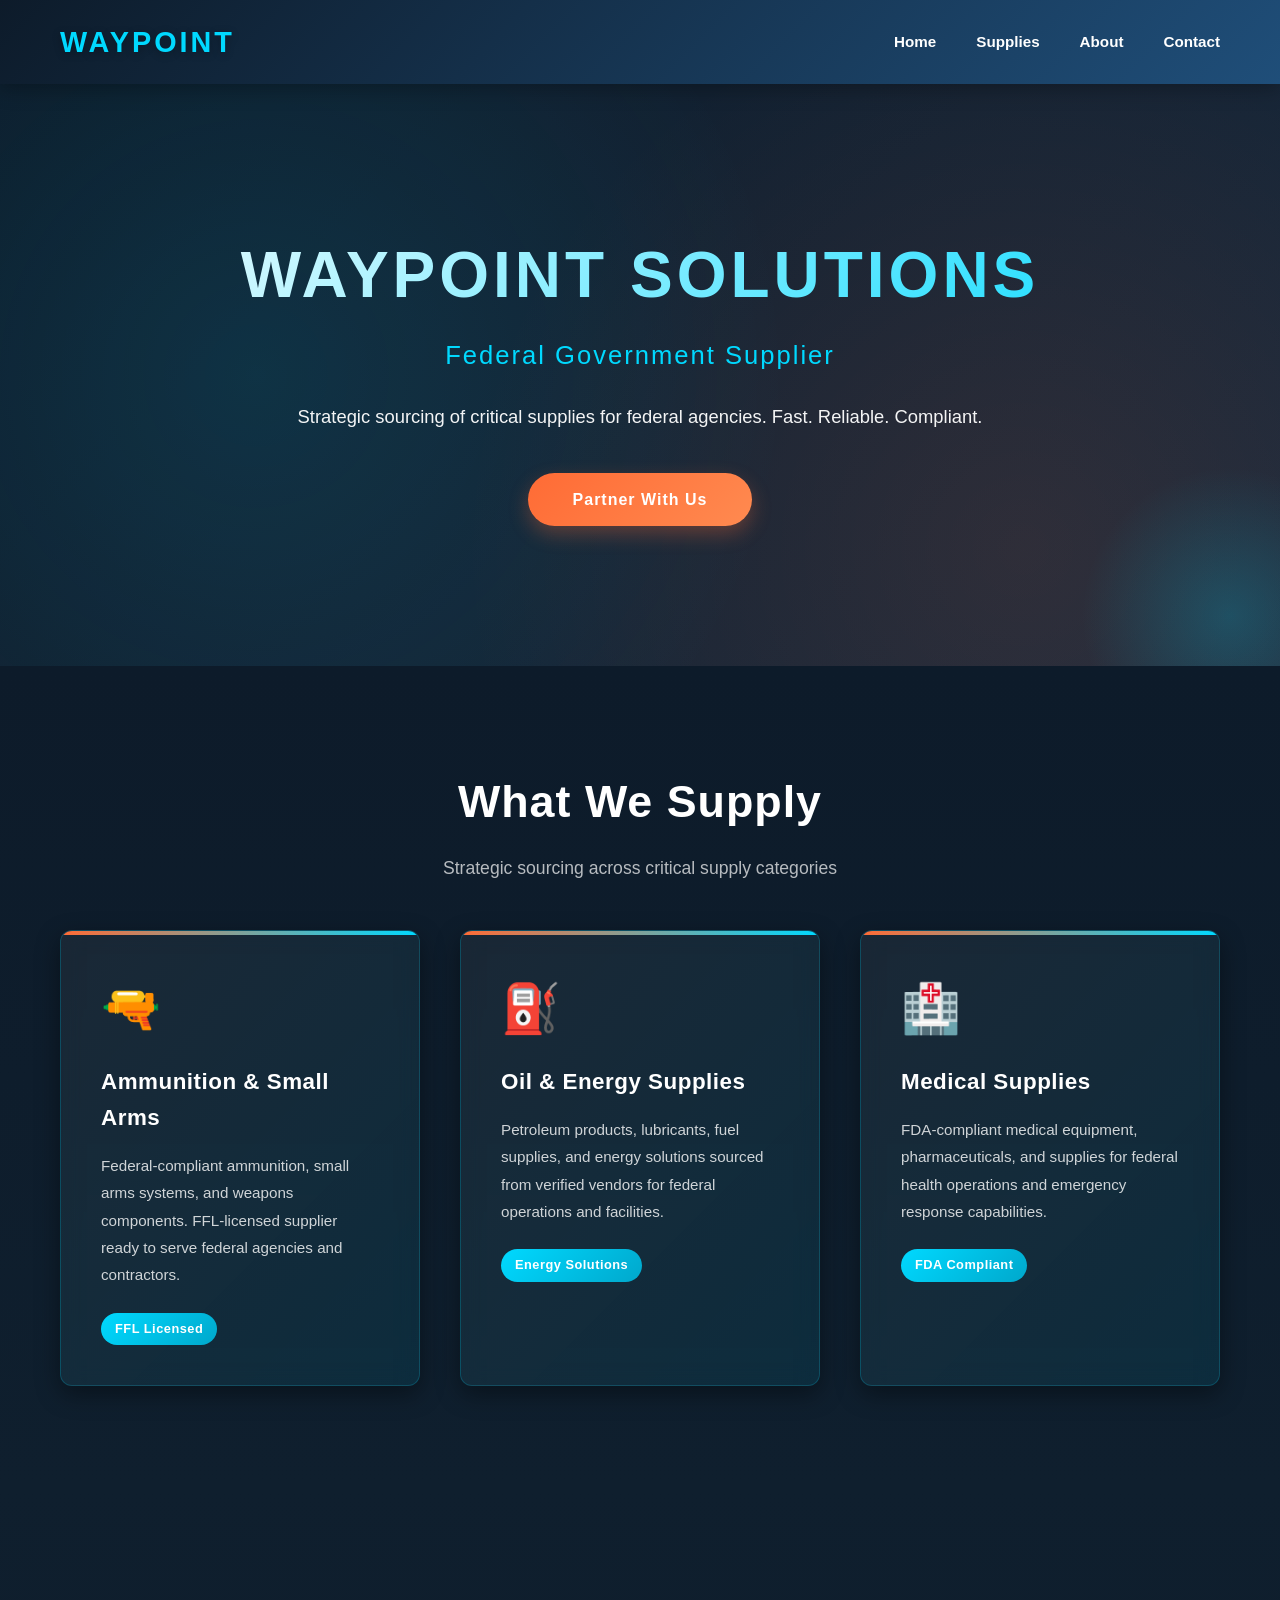
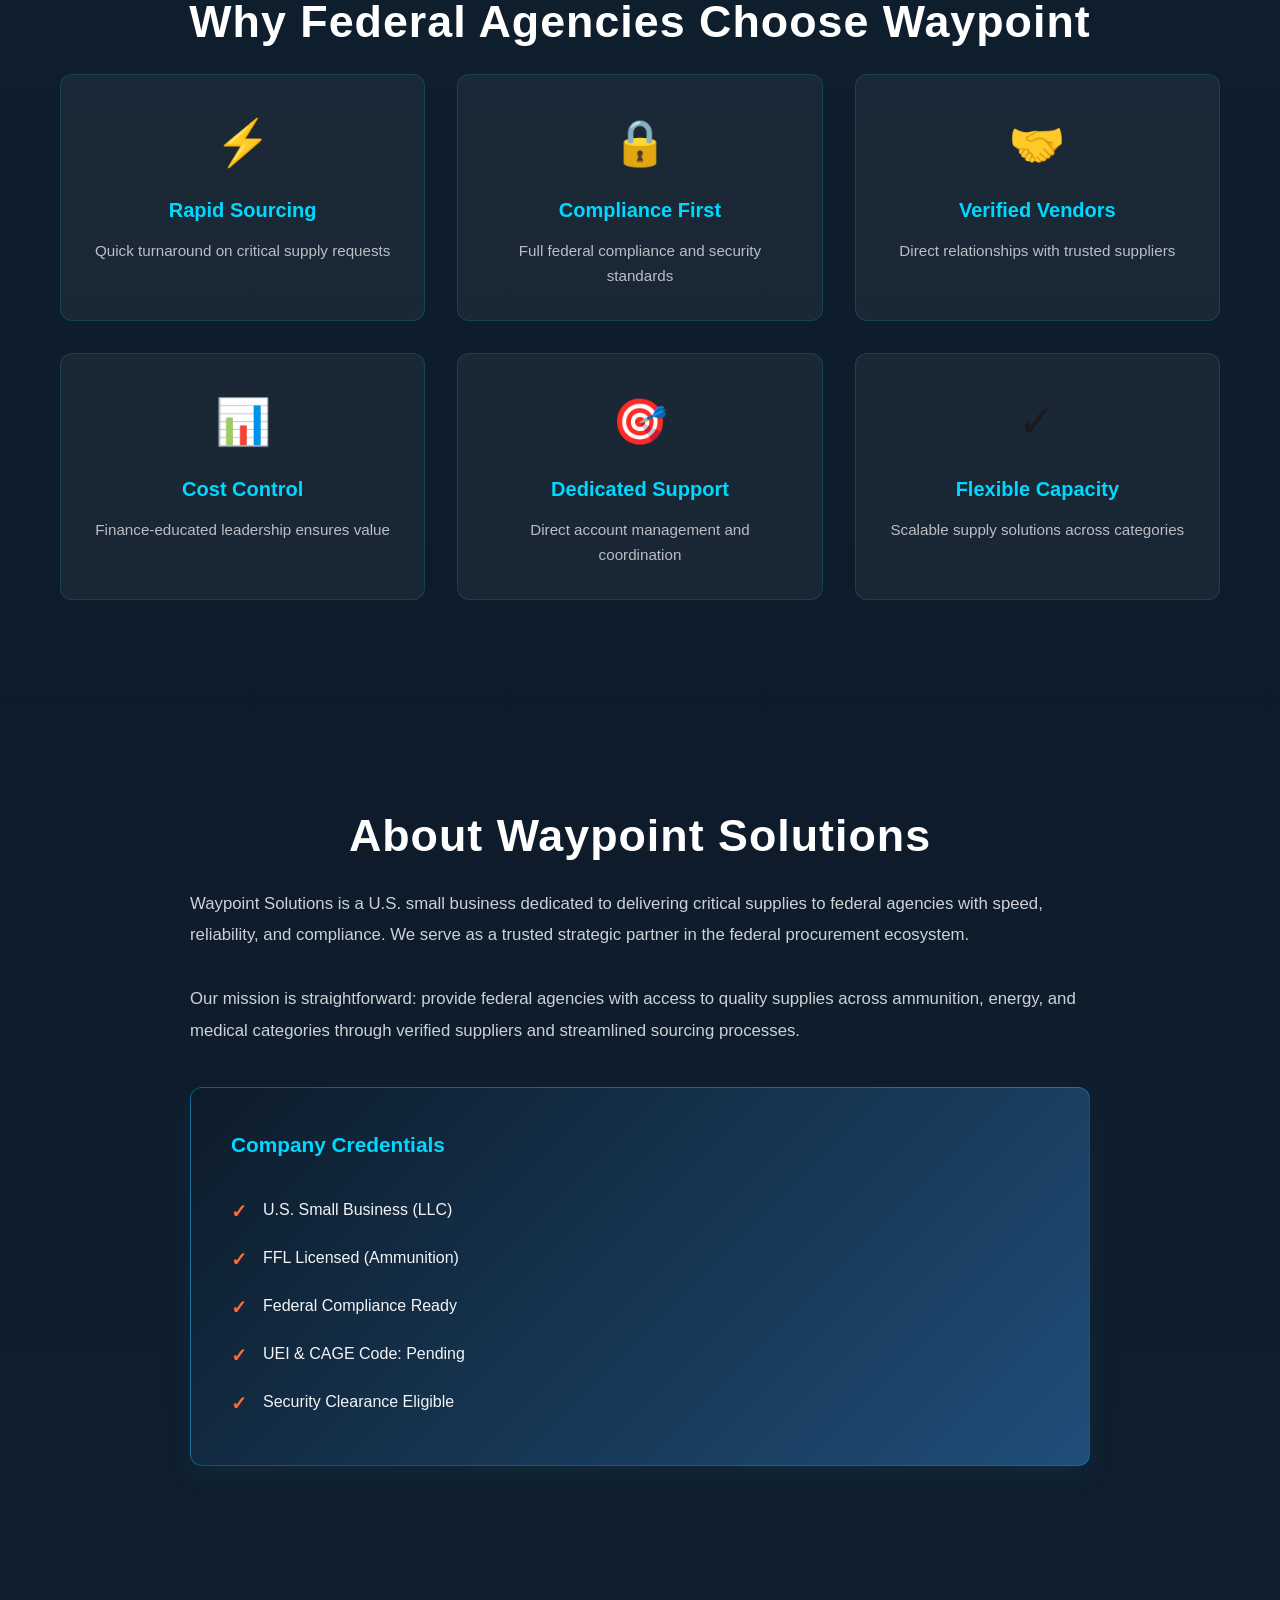
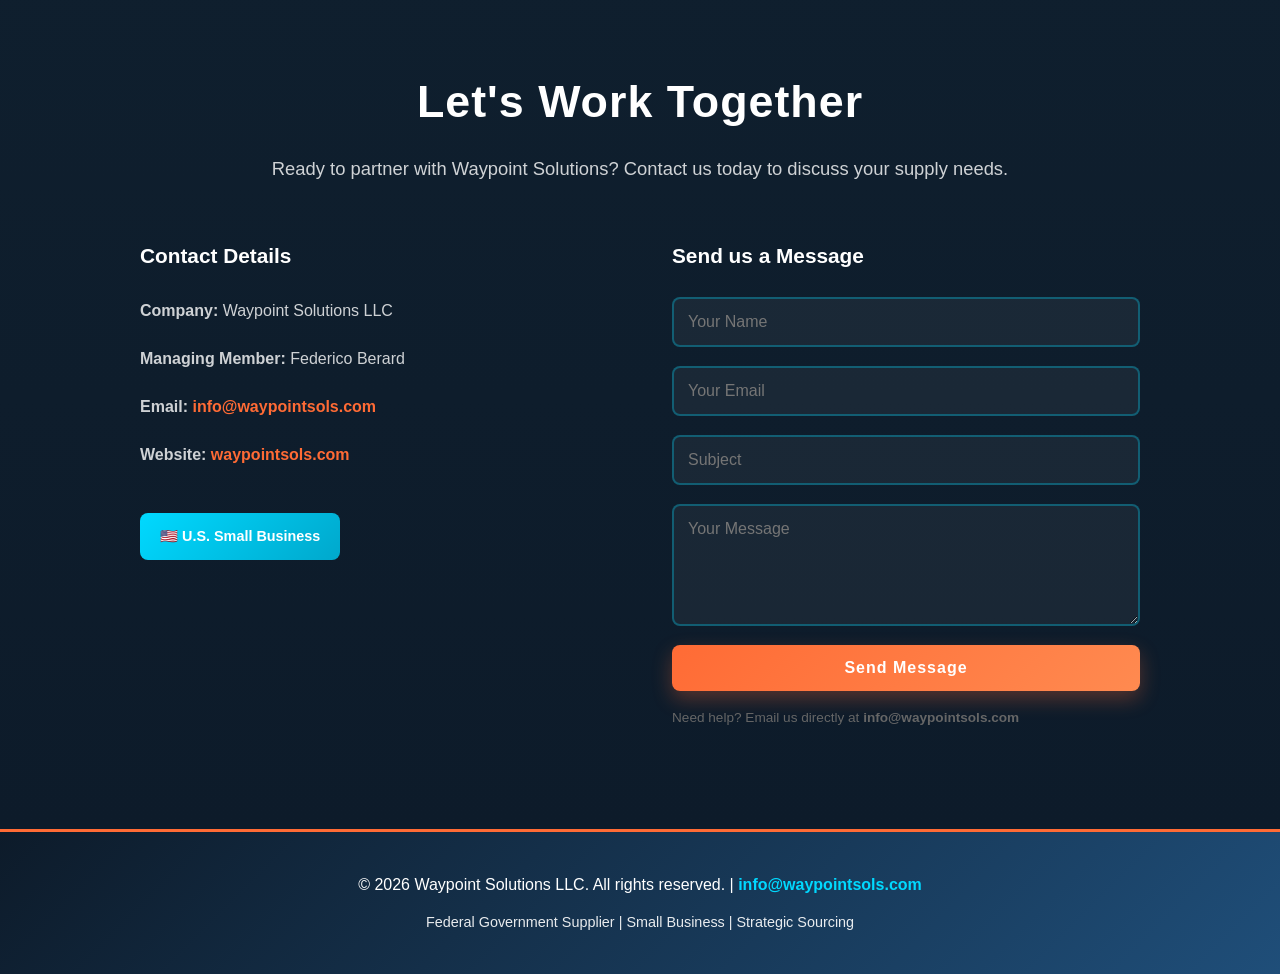
==== index.html @ 866216a3 "Add files via upload" ====
<!DOCTYPE html>
<html lang="en">
<head>
    <meta charset="UTF-8">
    <meta name="viewport" content="width=device-width, initial-scale=1.0">
    <title>Waypoint Solutions - Federal Government Supplier</title>
    <link rel="stylesheet" href="style.css">
</head>
<body>
    <!-- Navigation -->
    <nav class="navbar">
        <div class="nav-container">
            <div class="logo">WAYPOINT</div>
            <ul class="nav-menu">
                <li><a href="#home">Home</a></li>
                <li><a href="#capabilities">Supplies</a></li>
                <li><a href="#about">About</a></li>
                <li><a href="#contact">Contact</a></li>
            </ul>
        </div>
    </nav>

    <!-- Hero Section -->
    <section id="home" class="hero">
        <div class="hero-content">
            <h1>WAYPOINT SOLUTIONS</h1>
            <p class="tagline">Federal Government Supplier</p>
            <p class="subtitle">Strategic sourcing of critical supplies for federal agencies. Fast. Reliable. Compliant.</p>
            <a href="#contact" class="cta-button">Partner With Us</a>
        </div>
        <div class="hero-accent"></div>
    </section>

    <!-- What We Supply -->
    <section id="capabilities" class="capabilities">
        <div class="container">
            <h2>What We Supply</h2>
            <p class="section-subtitle">Strategic sourcing across critical supply categories</p>
            <div class="capabilities-grid">
                <div class="capability-card">
                    <div class="card-accent"></div>
                    <div class="card-icon">🔫</div>
                    <div class="card-header">Ammunition & Small Arms</div>
                    <p>Federal-compliant ammunition, small arms systems, and weapons components. FFL-licensed supplier ready to serve federal agencies and contractors.</p>
                    <div class="card-tag">FFL Licensed</div>
                </div>
                <div class="capability-card">
                    <div class="card-accent"></div>
                    <div class="card-icon">⛽</div>
                    <div class="card-header">Oil & Energy Supplies</div>
                    <p>Petroleum products, lubricants, fuel supplies, and energy solutions sourced from verified vendors for federal operations and facilities.</p>
                    <div class="card-tag">Energy Solutions</div>
                </div>
                <div class="capability-card">
                    <div class="card-accent"></div>
                    <div class="card-icon">🏥</div>
                    <div class="card-header">Medical Supplies</div>
                    <p>FDA-compliant medical equipment, pharmaceuticals, and supplies for federal health operations and emergency response capabilities.</p>
                    <div class="card-tag">FDA Compliant</div>
                </div>
            </div>
        </div>
    </section>

    <!-- Why Choose Us -->
    <section class="why-us">
        <div class="container">
            <h2>Why Federal Agencies Choose Waypoint</h2>
            <div class="features-grid">
                <div class="feature">
                    <div class="feature-icon">⚡</div>
                    <h3>Rapid Sourcing</h3>
                    <p>Quick turnaround on critical supply requests</p>
                </div>
                <div class="feature">
                    <div class="feature-icon">🔒</div>
                    <h3>Compliance First</h3>
                    <p>Full federal compliance and security standards</p>
                </div>
                <div class="feature">
                    <div class="feature-icon">🤝</div>
                    <h3>Verified Vendors</h3>
                    <p>Direct relationships with trusted suppliers</p>
                </div>
                <div class="feature">
                    <div class="feature-icon">📊</div>
                    <h3>Cost Control</h3>
                    <p>Finance-educated leadership ensures value</p>
                </div>
                <div class="feature">
                    <div class="feature-icon">🎯</div>
                    <h3>Dedicated Support</h3>
                    <p>Direct account management and coordination</p>
                </div>
                <div class="feature">
                    <div class="feature-icon">✓</div>
                    <h3>Flexible Capacity</h3>
                    <p>Scalable supply solutions across categories</p>
                </div>
            </div>
        </div>
    </section>

    <!-- About Section -->
    <section id="about" class="about">
        <div class="container">
            <h2>About Waypoint Solutions</h2>
            <div class="about-content">
                <p>Waypoint Solutions is a U.S. small business dedicated to delivering critical supplies to federal agencies with speed, reliability, and compliance. We serve as a trusted strategic partner in the federal procurement ecosystem.</p>
                <p>Our mission is straightforward: provide federal agencies with access to quality supplies across ammunition, energy, and medical categories through verified suppliers and streamlined sourcing processes.</p>
                <div class="credentials">
                    <h3>Company Credentials</h3>
                    <ul>
                        <li>U.S. Small Business (LLC)</li>
                        <li>FFL Licensed (Ammunition)</li>
                        <li>Federal Compliance Ready</li>
                        <li>UEI & CAGE Code: Pending</li>
                        <li>Security Clearance Eligible</li>
                    </ul>
                </div>
            </div>
        </div>
    </section>

    <!-- Contact Section -->
    <section id="contact" class="contact">
        <div class="container">
            <h2>Let's Work Together</h2>
            <p class="contact-intro">Ready to partner with Waypoint Solutions? Contact us today to discuss your supply needs.</p>
            
            <div class="contact-grid">
                <div class="contact-info">
                    <h3>Contact Details</h3>
                    <p><strong>Company:</strong> Waypoint Solutions LLC</p>
                    <p><strong>Managing Member:</strong> Federico Berard</p>
                    <p><strong>Email:</strong> <a href="mailto:info@waypointsols.com">info@waypointsols.com</a></p>
                    <p><strong>Website:</strong> <a href="https://waypointsols.com">waypointsols.com</a></p>
                    <div class="contact-badge">
                        <span>🇺🇸 U.S. Small Business</span>
                    </div>
                </div>
                
                <div class="contact-form-container">
                    <h3>Send us a Message</h3>
                    <form class="contact-form" action="https://formspree.io/f/YOUR_FORM_ID" method="POST">
                        <input type="text" name="name" placeholder="Your Name" required>
                        <input type="email" name="email" placeholder="Your Email" required>
                        <input type="text" name="subject" placeholder="Subject" required>
                        <textarea name="message" placeholder="Your Message" rows="5" required></textarea>
                        <button type="submit" class="submit-btn">Send Message</button>
                    </form>
                    <p class="form-note">Need help? Email us directly at <strong>info@waypointsols.com</strong></p>
                </div>
            </div>
        </div>
    </section>

    <!-- Footer -->
    <footer class="footer">
        <div class="container">
            <p>&copy; 2026 Waypoint Solutions LLC. All rights reserved. | <a href="mailto:info@waypointsols.com">info@waypointsols.com</a></p>
            <p class="footer-small">Federal Government Supplier | Small Business | Strategic Sourcing</p>
        </div>
    </footer>

</body>
</html>
---- style.css ----
/* ===== VARIABLES & RESET ===== */
:root {
    --primary-dark: #0D1B2A;
    --primary-blue: #1F4E79;
    --accent-blue: #2E75B6;
    --accent-orange: #FF6B35;
    --accent-cyan: #00D9FF;
    --light-bg: #F0F4F8;
    --dark-bg: #0A1220;
    --text-dark: #1A1A1A;
    --text-light: #666;
    --white: #FFFFFF;
}

* {
    margin: 0;
    padding: 0;
    box-sizing: border-box;
}

html {
    scroll-behavior: smooth;
}

body {
    font-family: -apple-system, BlinkMacSystemFont, 'Segoe UI', Roboto, 'Helvetica Neue', sans-serif;
    line-height: 1.6;
    color: var(--text-dark);
    background-color: var(--primary-dark);
    overflow-x: hidden;
}

.container {
    max-width: 1200px;
    margin: 0 auto;
    padding: 0 20px;
}

/* ===== NAVIGATION ===== */
.navbar {
    background: linear-gradient(135deg, var(--primary-dark) 0%, var(--primary-blue) 100%);
    padding: 1.2rem 0;
    position: sticky;
    top: 0;
    z-index: 1000;
    box-shadow: 0 4px 20px rgba(0, 0, 0, 0.3);
}

.nav-container {
    max-width: 1200px;
    margin: 0 auto;
    padding: 0 20px;
    display: flex;
    justify-content: space-between;
    align-items: center;
}

.logo {
    font-size: 1.8rem;
    font-weight: 800;
    color: var(--accent-cyan);
    letter-spacing: 3px;
    text-shadow: 0 2px 8px rgba(0, 0, 0, 0.3);
}

.nav-menu {
    display: flex;
    list-style: none;
    gap: 2.5rem;
}

.nav-menu a {
    color: var(--white);
    text-decoration: none;
    font-weight: 600;
    font-size: 0.95rem;
    transition: all 0.3s ease;
    position: relative;
}

.nav-menu a:after {
    content: '';
    position: absolute;
    bottom: -5px;
    left: 0;
    width: 0;
    height: 2px;
    background: var(--accent-orange);
    transition: width 0.3s ease;
}

.nav-menu a:hover:after {
    width: 100%;
}

/* ===== HERO SECTION ===== */
.hero {
    background: linear-gradient(135deg, var(--primary-dark) 0%, #1a2a3d 100%);
    color: var(--white);
    padding: 140px 20px;
    text-align: center;
    position: relative;
    overflow: hidden;
}

.hero:before {
    content: '';
    position: absolute;
    top: 0;
    left: 0;
    right: 0;
    bottom: 0;
    background: radial-gradient(circle at 20% 50%, rgba(0, 217, 255, 0.1) 0%, transparent 50%),
                radial-gradient(circle at 80% 80%, rgba(255, 107, 53, 0.1) 0%, transparent 50%);
    pointer-events: none;
}

.hero-content {
    position: relative;
    z-index: 2;
    animation: slideInUp 0.8s ease;
}

.hero-content h1 {
    font-size: 4rem;
    margin-bottom: 0.5rem;
    font-weight: 900;
    letter-spacing: 4px;
    background: linear-gradient(135deg, var(--white) 0%, var(--accent-cyan) 100%);
    -webkit-background-clip: text;
    -webkit-text-fill-color: transparent;
    background-clip: text;
}

.hero-content .tagline {
    font-size: 1.6rem;
    margin-bottom: 1.5rem;
    font-weight: 300;
    letter-spacing: 2px;
    color: var(--accent-cyan);
}

.hero-content .subtitle {
    font-size: 1.15rem;
    margin-bottom: 2.5rem;
    max-width: 700px;
    margin-left: auto;
    margin-right: auto;
    opacity: 0.95;
    line-height: 1.8;
}

.cta-button {
    display: inline-block;
    background: linear-gradient(135deg, var(--accent-orange) 0%, #ff8a50 100%);
    color: var(--white);
    padding: 14px 45px;
    border-radius: 50px;
    text-decoration: none;
    font-weight: 700;
    font-size: 1rem;
    transition: all 0.3s ease;
    cursor: pointer;
    border: none;
    box-shadow: 0 8px 20px rgba(255, 107, 53, 0.3);
    letter-spacing: 1px;
}

.cta-button:hover {
    transform: translateY(-3px);
    box-shadow: 0 12px 30px rgba(255, 107, 53, 0.4);
}

.hero-accent {
    position: absolute;
    bottom: -100px;
    right: -100px;
    width: 300px;
    height: 300px;
    background: radial-gradient(circle, rgba(0, 217, 255, 0.2) 0%, transparent 70%);
    border-radius: 50%;
}

@keyframes slideInUp {
    from {
        opacity: 0;
        transform: translateY(30px);
    }
    to {
        opacity: 1;
        transform: translateY(0);
    }
}

/* ===== CAPABILITIES SECTION ===== */
.capabilities {
    padding: 100px 20px;
    background: linear-gradient(180deg, var(--primary-dark) 0%, #0f1f2e 100%);
}

.capabilities h2,
.why-us h2,
.about h2,
.contact h2 {
    font-size: 2.8rem;
    margin-bottom: 1rem;
    text-align: center;
    color: var(--white);
    font-weight: 900;
    letter-spacing: 1px;
}

.section-subtitle {
    text-align: center;
    color: rgba(255, 255, 255, 0.7);
    font-size: 1.1rem;
    margin-bottom: 3rem;
    font-weight: 500;
}

.capabilities-grid {
    display: grid;
    grid-template-columns: repeat(auto-fit, minmax(320px, 1fr));
    gap: 2.5rem;
}

.capability-card {
    background: linear-gradient(135deg, rgba(255,255,255,0.05) 0%, rgba(0, 217, 255, 0.08) 100%);
    padding: 2.5rem;
    border-radius: 12px;
    position: relative;
    overflow: hidden;
    box-shadow: 0 8px 25px rgba(0, 0, 0, 0.4);
    transition: all 0.3s ease;
    border: 1px solid rgba(0, 217, 255, 0.2);
    backdrop-filter: blur(10px);
}

.capability-card:hover {
    transform: translateY(-8px);
    box-shadow: 0 15px 40px rgba(0, 0, 0, 0.15);
    border-color: var(--accent-cyan);
}

.card-accent {
    position: absolute;
    top: 0;
    left: 0;
    width: 100%;
    height: 4px;
    background: linear-gradient(90deg, var(--accent-orange) 0%, var(--accent-cyan) 100%);
}

.card-icon {
    font-size: 3rem;
    margin-bottom: 1rem;
    display: block;
}

.card-header {
    font-size: 1.4rem;
    font-weight: 800;
    color: var(--white);
    margin-bottom: 1rem;
    letter-spacing: 0.5px;
}

.capability-card p {
    color: rgba(255, 255, 255, 0.8);
    line-height: 1.8;
    margin-bottom: 1.5rem;
    font-size: 0.95rem;
}

.card-tag {
    display: inline-block;
    background: linear-gradient(135deg, var(--accent-cyan) 0%, #00a8cc 100%);
    color: var(--white);
    padding: 6px 14px;
    border-radius: 20px;
    font-size: 0.8rem;
    font-weight: 700;
    letter-spacing: 0.5px;
}

/* ===== WHY US SECTION ===== */
.why-us {
    padding: 100px 20px;
    background: linear-gradient(180deg, #0f1f2e 0%, var(--primary-dark) 100%);
}

.features-grid {
    display: grid;
    grid-template-columns: repeat(auto-fit, minmax(280px, 1fr));
    gap: 2rem;
}

.feature {
    padding: 2rem;
    text-align: center;
    transition: all 0.3s ease;
    border-radius: 12px;
    background: rgba(255, 255, 255, 0.05);
    border: 1px solid rgba(0, 217, 255, 0.15);
}

.feature:hover {
    background: linear-gradient(135deg, rgba(0, 217, 255, 0.15) 0%, rgba(255, 107, 53, 0.1) 100%);
    border-color: rgba(0, 217, 255, 0.4);
    transform: translateY(-4px);
}

.feature-icon {
    font-size: 2.8rem;
    margin-bottom: 1rem;
    display: block;
}

.feature h3 {
    font-size: 1.25rem;
    color: var(--accent-cyan);
    margin-bottom: 0.8rem;
    font-weight: 800;
}

.feature p {
    color: rgba(255, 255, 255, 0.7);
    font-size: 0.95rem;
}

/* ===== ABOUT SECTION ===== */
.about {
    padding: 100px 20px;
    background: linear-gradient(180deg, var(--primary-dark) 0%, #0f1f2e 100%);
}

.about-content {
    max-width: 900px;
    margin: 0 auto;
}

.about-content p {
    font-size: 1.05rem;
    color: rgba(255, 255, 255, 0.8);
    margin-bottom: 2rem;
    line-height: 1.9;
}

.credentials {
    background: linear-gradient(135deg, var(--primary-dark) 0%, var(--primary-blue) 100%);
    color: var(--white);
    padding: 2.5rem;
    border-radius: 12px;
    margin-top: 2.5rem;
    border: 1px solid rgba(0, 217, 255, 0.3);
    box-shadow: 0 8px 25px rgba(31, 78, 121, 0.2);
}

.credentials h3 {
    color: var(--accent-cyan);
    margin-bottom: 1.5rem;
    font-size: 1.3rem;
    font-weight: 800;
}

.credentials ul {
    list-style: none;
}

.credentials li {
    padding: 0.7rem 0;
    padding-left: 2rem;
    position: relative;
    color: rgba(255, 255, 255, 0.95);
    font-weight: 500;
}

.credentials li:before {
    content: "✓";
    position: absolute;
    left: 0;
    color: var(--accent-orange);
    font-weight: bold;
    font-size: 1.2rem;
}

/* ===== CONTACT SECTION ===== */
.contact {
    padding: 100px 20px;
    background: linear-gradient(180deg, #0f1f2e 0%, var(--primary-dark) 100%);
}

.contact-intro {
    text-align: center;
    font-size: 1.15rem;
    color: rgba(255, 255, 255, 0.8);
    margin-bottom: 3.5rem;
    font-weight: 500;
}

.contact-grid {
    display: grid;
    grid-template-columns: 1fr 1fr;
    gap: 4rem;
    max-width: 1000px;
    margin: 0 auto;
}

.contact-info h3,
.contact-form-container h3 {
    color: var(--white);
    font-size: 1.3rem;
    margin-bottom: 1.5rem;
    font-weight: 800;
}

.contact-info p {
    margin-bottom: 1.2rem;
    color: rgba(255, 255, 255, 0.8);
    line-height: 1.8;
}

.contact-info a {
    color: var(--accent-orange);
    text-decoration: none;
    font-weight: 700;
    transition: all 0.3s ease;
}

.contact-info a:hover {
    color: var(--accent-blue);
}

.contact-badge {
    display: inline-block;
    background: linear-gradient(135deg, var(--accent-cyan) 0%, #00a8cc 100%);
    color: var(--white);
    padding: 12px 20px;
    border-radius: 8px;
    margin-top: 1.5rem;
    font-weight: 700;
    font-size: 0.9rem;
}

.contact-form {
    display: flex;
    flex-direction: column;
    gap: 1.2rem;
}

.contact-form input,
.contact-form textarea {
    padding: 14px;
    border: 2px solid rgba(0, 217, 255, 0.3);
    border-radius: 8px;
    font-family: inherit;
    font-size: 1rem;
    transition: all 0.3s ease;
    background: rgba(255, 255, 255, 0.05);
    color: var(--white);
}

.contact-form input:focus,
.contact-form textarea:focus {
    outline: none;
    border-color: var(--accent-orange);
    background: var(--white);
    box-shadow: 0 0 0 4px rgba(255, 107, 53, 0.1);
}

.submit-btn {
    background: linear-gradient(135deg, var(--accent-orange) 0%, #ff8a50 100%);
    color: var(--white);
    padding: 14px 30px;
    border: none;
    border-radius: 8px;
    font-size: 1rem;
    font-weight: 700;
    cursor: pointer;
    transition: all 0.3s ease;
    letter-spacing: 1px;
    box-shadow: 0 8px 20px rgba(255, 107, 53, 0.3);
}

.submit-btn:hover {
    transform: translateY(-3px);
    box-shadow: 0 12px 30px rgba(255, 107, 53, 0.4);
}

.form-note {
    font-size: 0.85rem;
    color: var(--text-light);
    margin-top: 1rem;
    font-weight: 500;
}

/* ===== FOOTER ===== */
.footer {
    background: linear-gradient(135deg, var(--primary-dark) 0%, var(--primary-blue) 100%);
    color: var(--white);
    padding: 2.5rem;
    text-align: center;
    border-top: 3px solid var(--accent-orange);
}

.footer a {
    color: var(--accent-cyan);
    text-decoration: none;
    font-weight: 700;
    transition: color 0.3s ease;
}

.footer a:hover {
    color: var(--accent-orange);
}

.footer-small {
    font-size: 0.9rem;
    opacity: 0.9;
    margin-top: 0.8rem;
    font-weight: 500;
}

/* ===== RESPONSIVE DESIGN ===== */
@media (max-width: 768px) {
    .hero-content h1 {
        font-size: 2.5rem;
    }

    .hero-content .tagline {
        font-size: 1.2rem;
    }

    .capabilities h2,
    .why-us h2,
    .about h2,
    .contact h2 {
        font-size: 2rem;
    }

    .nav-menu {
        gap: 1.2rem;
        font-size: 0.85rem;
    }

    .contact-grid {
        grid-template-columns: 1fr;
        gap: 2.5rem;
    }

    .features-grid {
        grid-template-columns: 1fr;
    }

    .capabilities-grid {
        grid-template-columns: 1fr;
    }
}

@media (max-width: 480px) {
    .hero-content h1 {
        font-size: 1.8rem;
        letter-spacing: 2px;
    }

    .hero-content .subtitle {
        font-size: 0.95rem;
    }

    .nav-menu {
        flex-direction: column;
        gap: 0.5rem;
    }

    .cta-button {
        width: 100%;
        max-width: 280px;
        padding: 12px 30px;
    }

    .capabilities h2,
    .why-us h2,
    .about h2,
    .contact h2 {
        font-size: 1.6rem;
    }
}
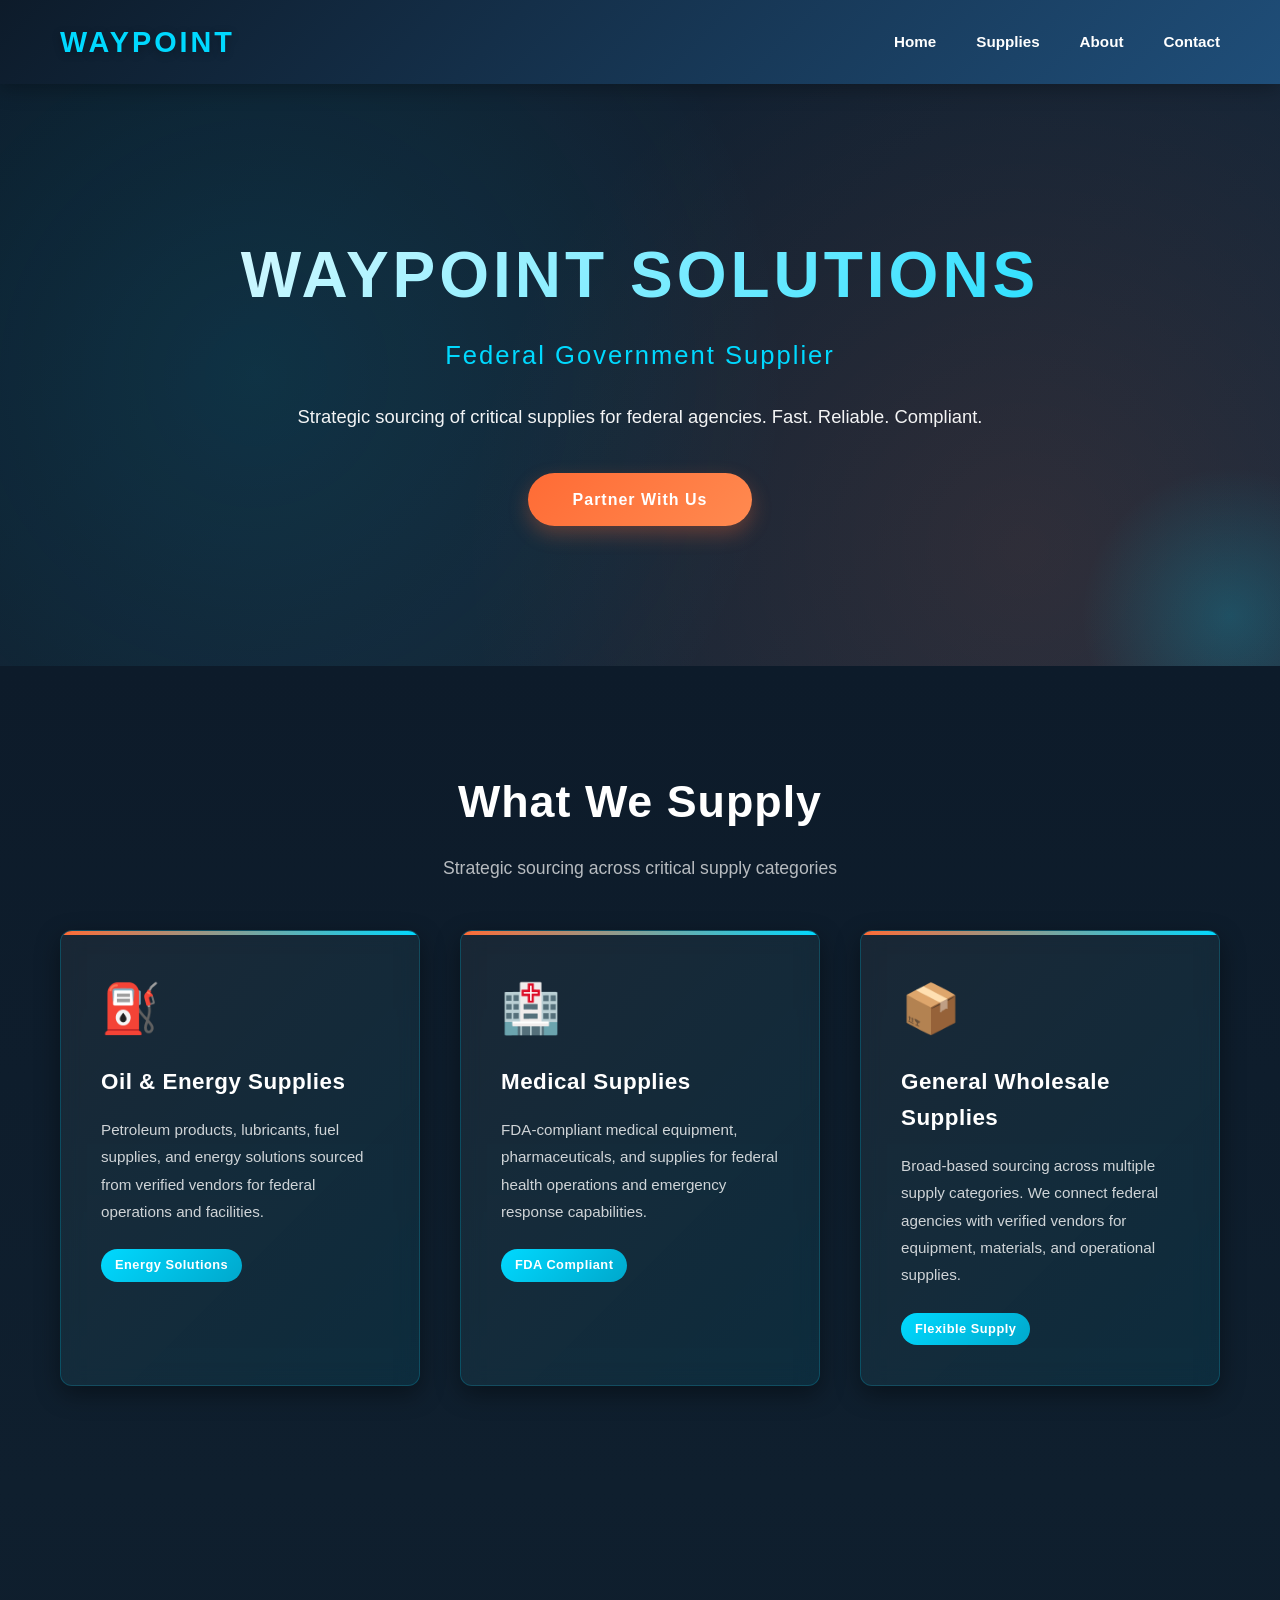
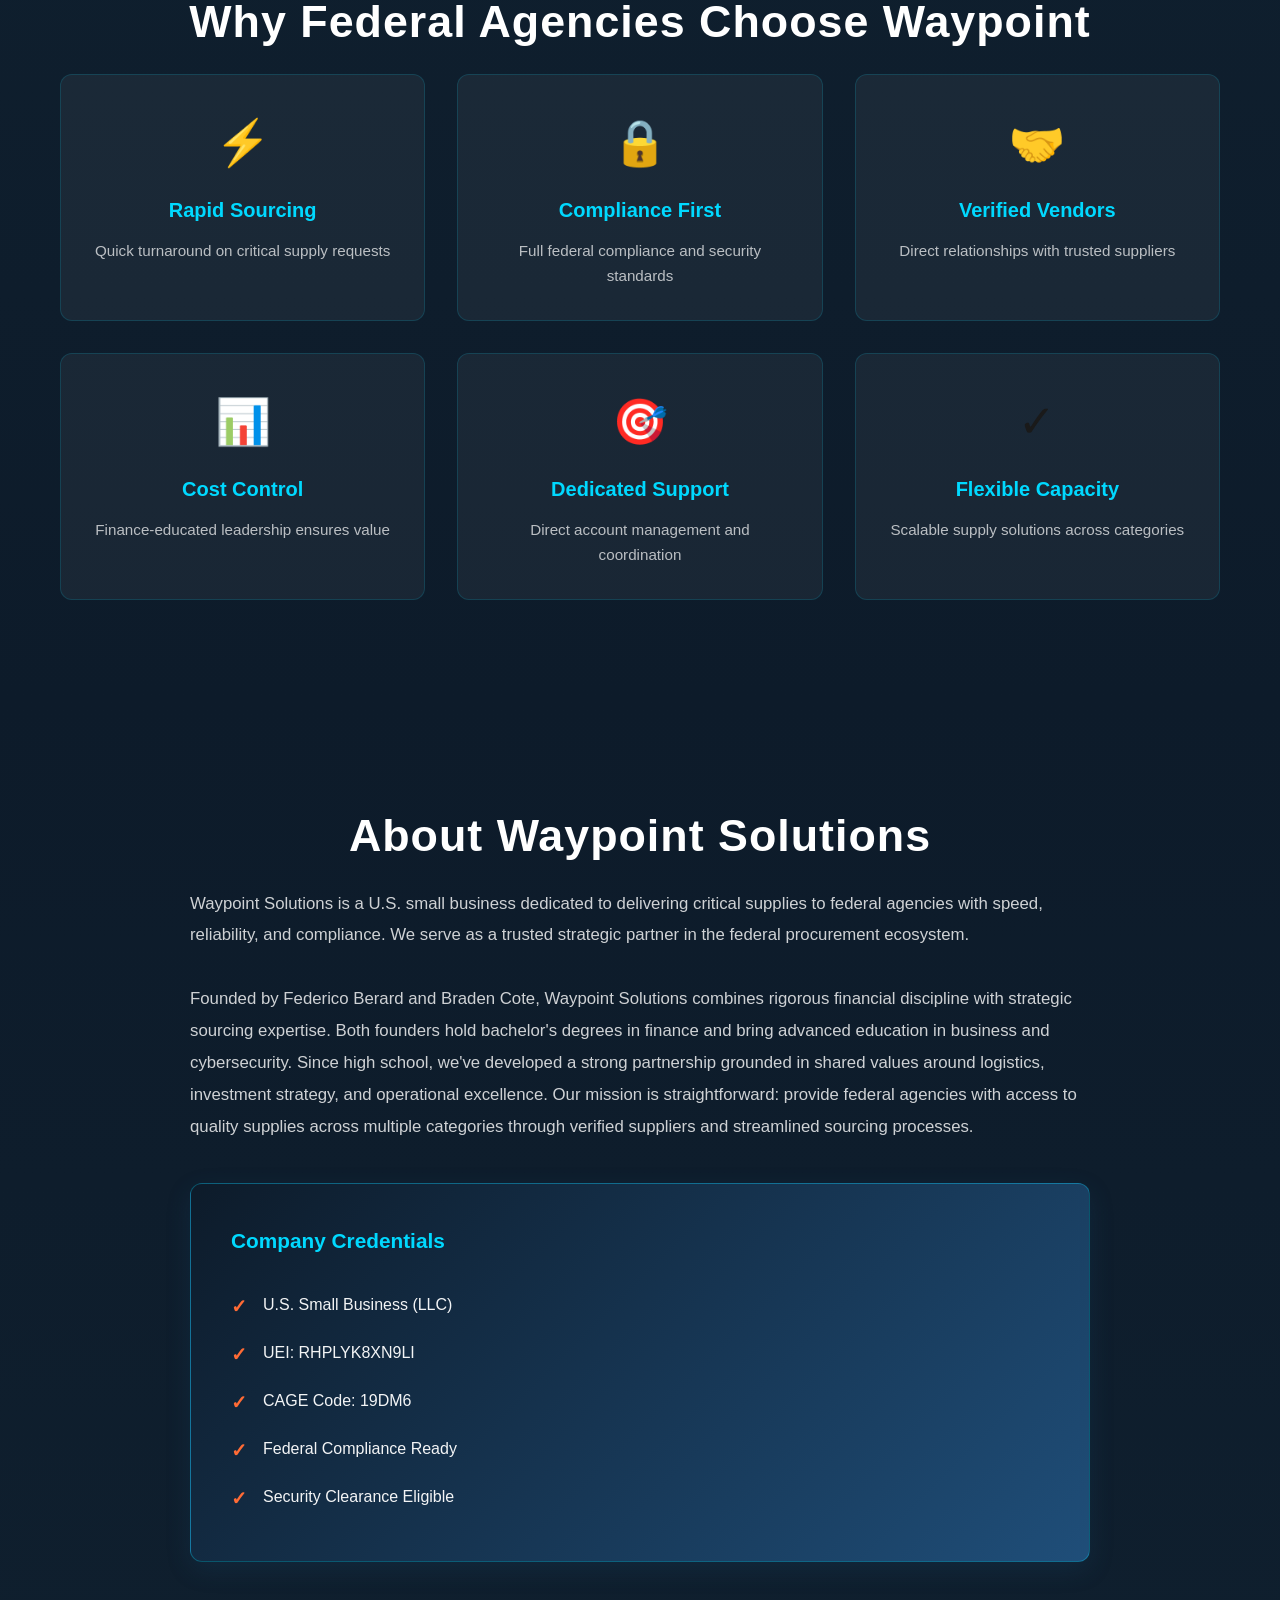
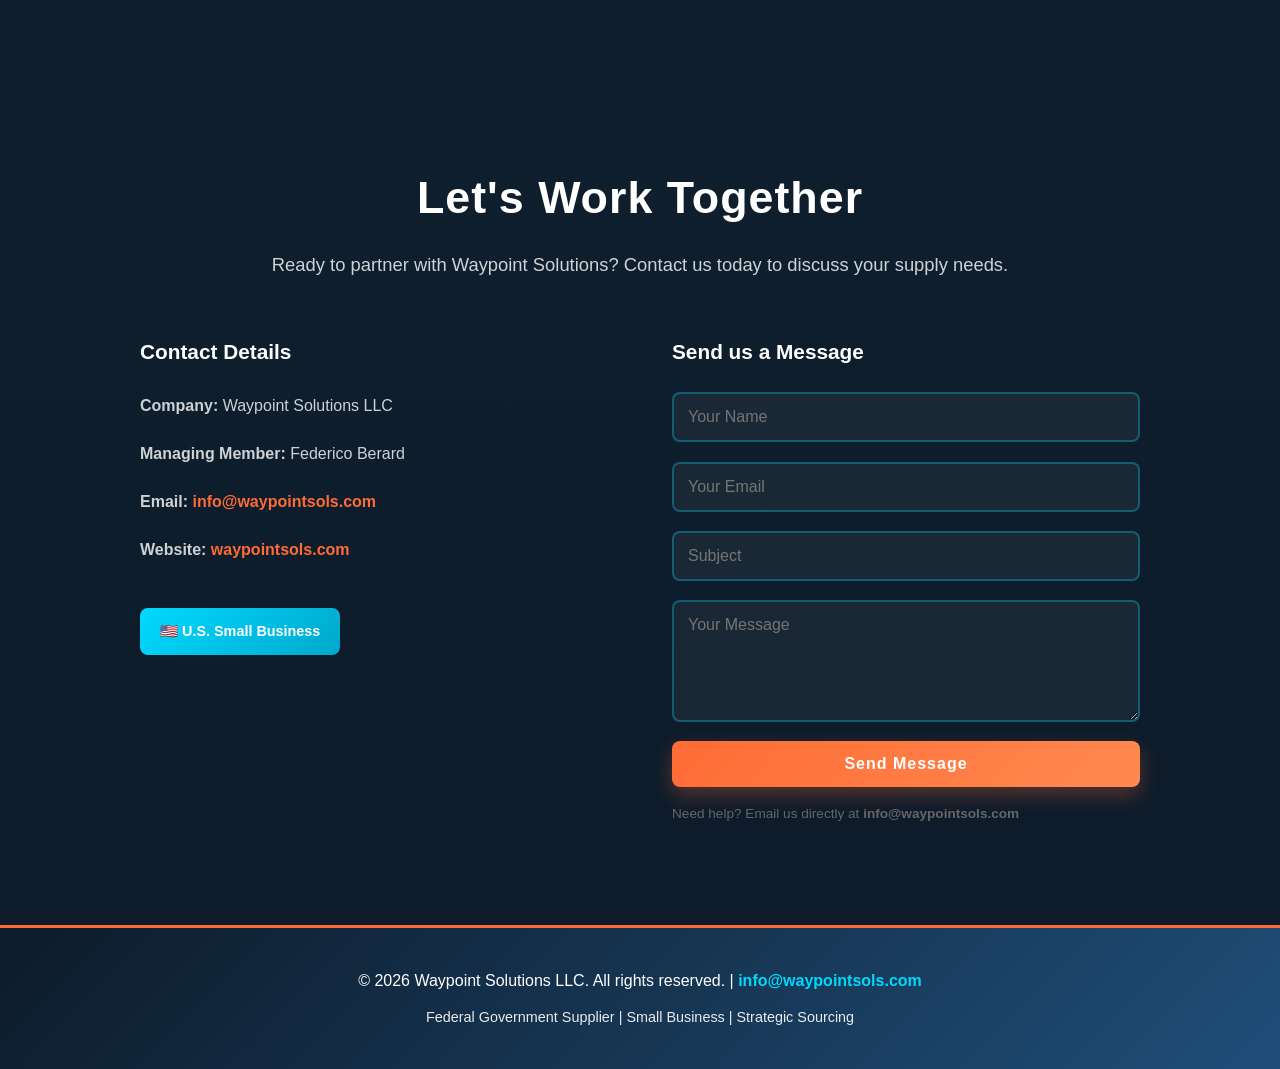
==== commit 5b2cf736: "Add files via upload" ====
--- a/index.html
+++ b/index.html
@@ -39,13 +39,6 @@
             <div class="capabilities-grid">
                 <div class="capability-card">
                     <div class="card-accent"></div>
-                    <div class="card-icon">🔫</div>
-                    <div class="card-header">Ammunition & Small Arms</div>
-                    <p>Federal-compliant ammunition, small arms systems, and weapons components. FFL-licensed supplier ready to serve federal agencies and contractors.</p>
-                    <div class="card-tag">FFL Licensed</div>
-                </div>
-                <div class="capability-card">
-                    <div class="card-accent"></div>
                     <div class="card-icon">⛽</div>
                     <div class="card-header">Oil & Energy Supplies</div>
                     <p>Petroleum products, lubricants, fuel supplies, and energy solutions sourced from verified vendors for federal operations and facilities.</p>
@@ -57,6 +50,13 @@
                     <div class="card-header">Medical Supplies</div>
                     <p>FDA-compliant medical equipment, pharmaceuticals, and supplies for federal health operations and emergency response capabilities.</p>
                     <div class="card-tag">FDA Compliant</div>
+                </div>
+                <div class="capability-card">
+                    <div class="card-accent"></div>
+                    <div class="card-icon">📦</div>
+                    <div class="card-header">General Wholesale Supplies</div>
+                    <p>Broad-based sourcing across multiple supply categories. We connect federal agencies with verified vendors for equipment, materials, and operational supplies.</p>
+                    <div class="card-tag">Flexible Supply</div>
                 </div>
             </div>
         </div>
@@ -107,14 +107,16 @@
             <h2>About Waypoint Solutions</h2>
             <div class="about-content">
                 <p>Waypoint Solutions is a U.S. small business dedicated to delivering critical supplies to federal agencies with speed, reliability, and compliance. We serve as a trusted strategic partner in the federal procurement ecosystem.</p>
-                <p>Our mission is straightforward: provide federal agencies with access to quality supplies across ammunition, energy, and medical categories through verified suppliers and streamlined sourcing processes.</p>
+                
+                <p>Founded by Federico Berard and Braden Cote, Waypoint Solutions combines rigorous financial discipline with strategic sourcing expertise. Both founders hold bachelor's degrees in finance and bring advanced education in business and cybersecurity. Since high school, we've developed a strong partnership grounded in shared values around logistics, investment strategy, and operational excellence. Our mission is straightforward: provide federal agencies with access to quality supplies across multiple categories through verified suppliers and streamlined sourcing processes.</p>
+                
                 <div class="credentials">
                     <h3>Company Credentials</h3>
                     <ul>
                         <li>U.S. Small Business (LLC)</li>
-                        <li>FFL Licensed (Ammunition)</li>
+                        <li>UEI: RHPLYK8XN9LI</li>
+                        <li>CAGE Code: 19DM6</li>
                         <li>Federal Compliance Ready</li>
-                        <li>UEI & CAGE Code: Pending</li>
                         <li>Security Clearance Eligible</li>
                     </ul>
                 </div>
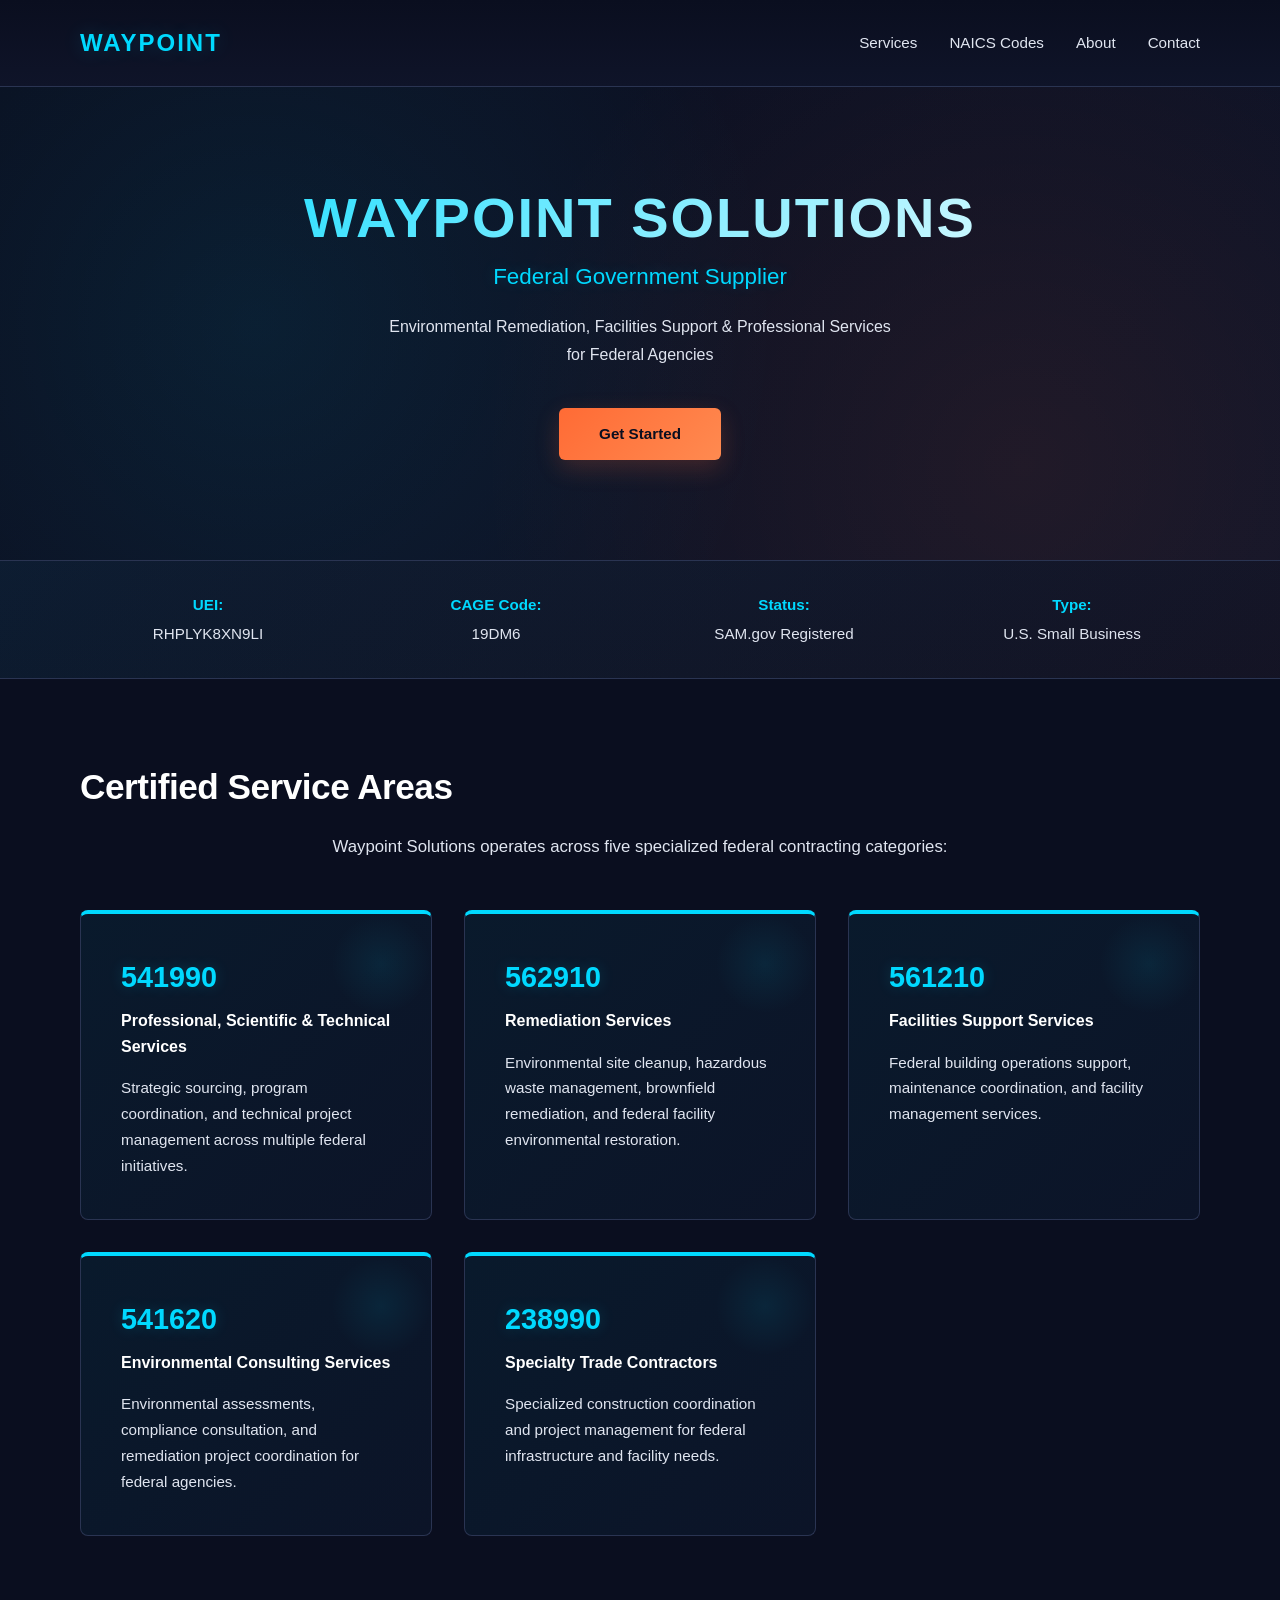
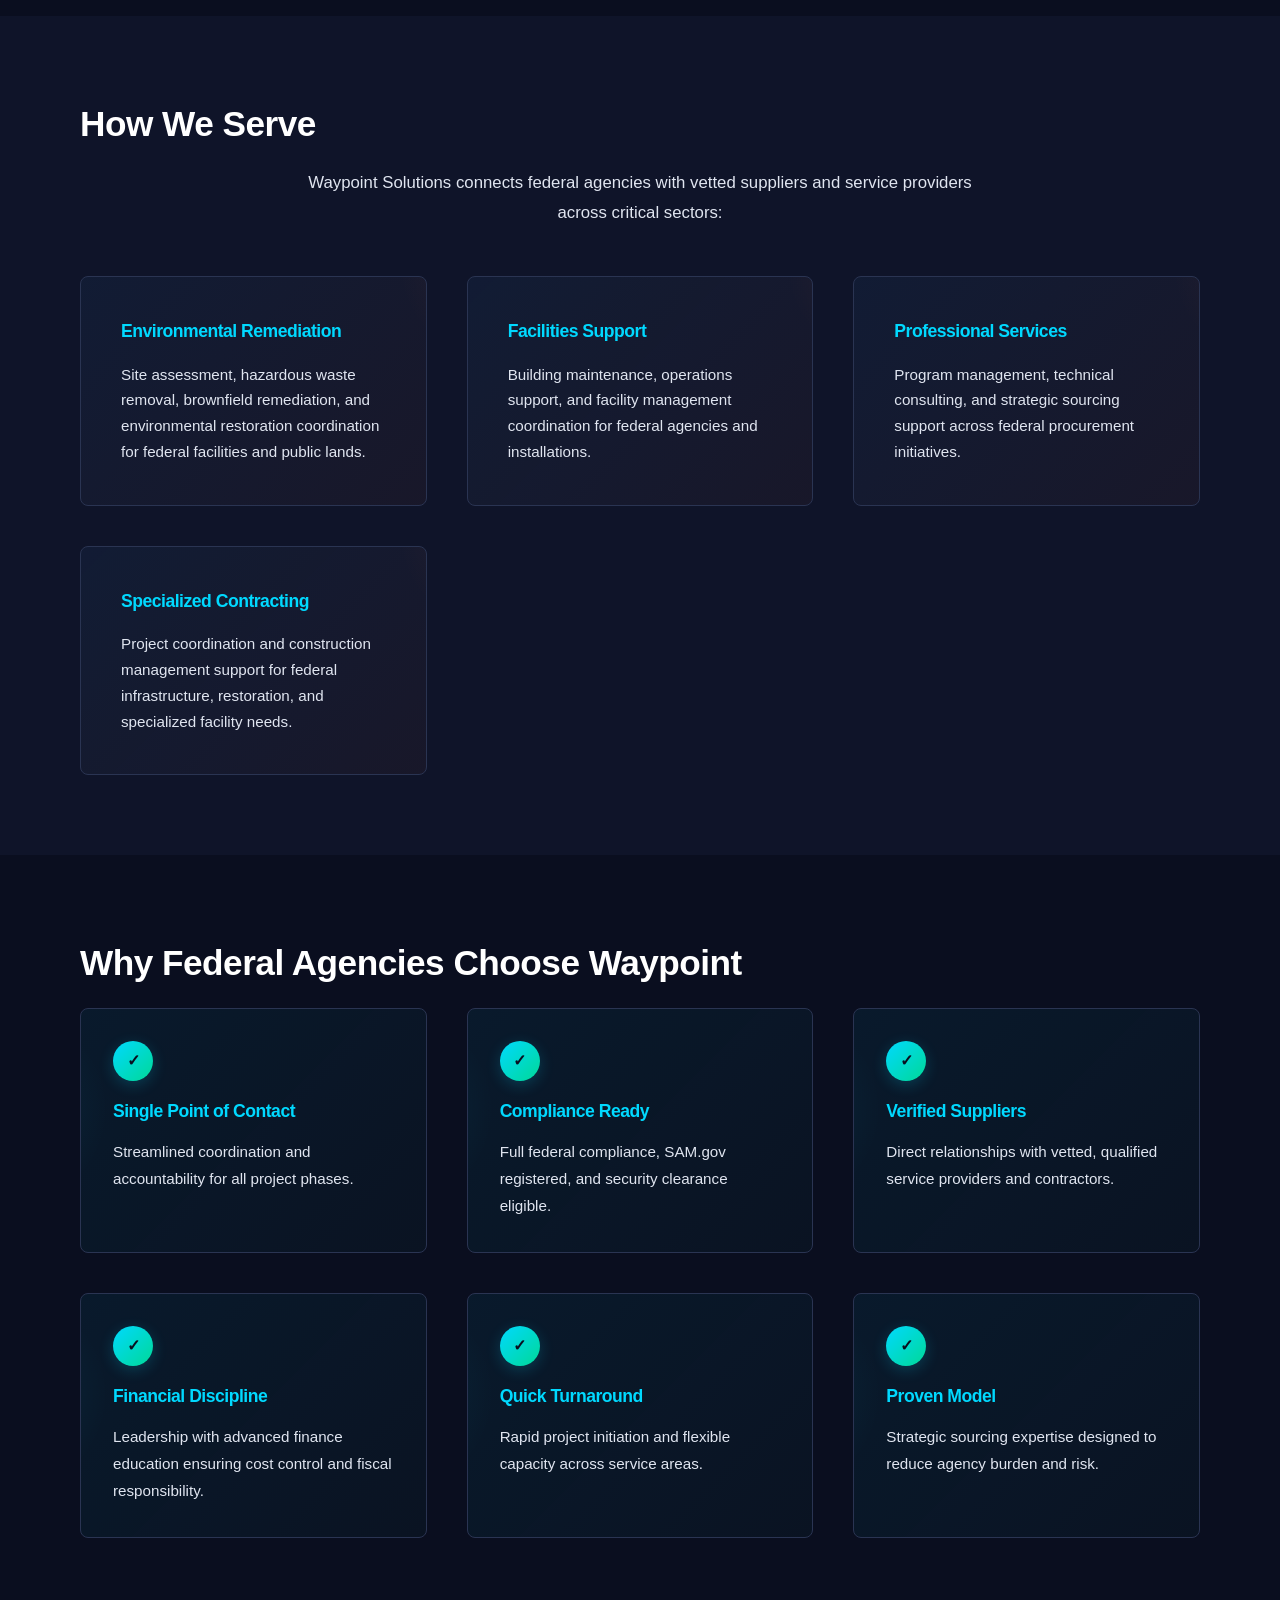
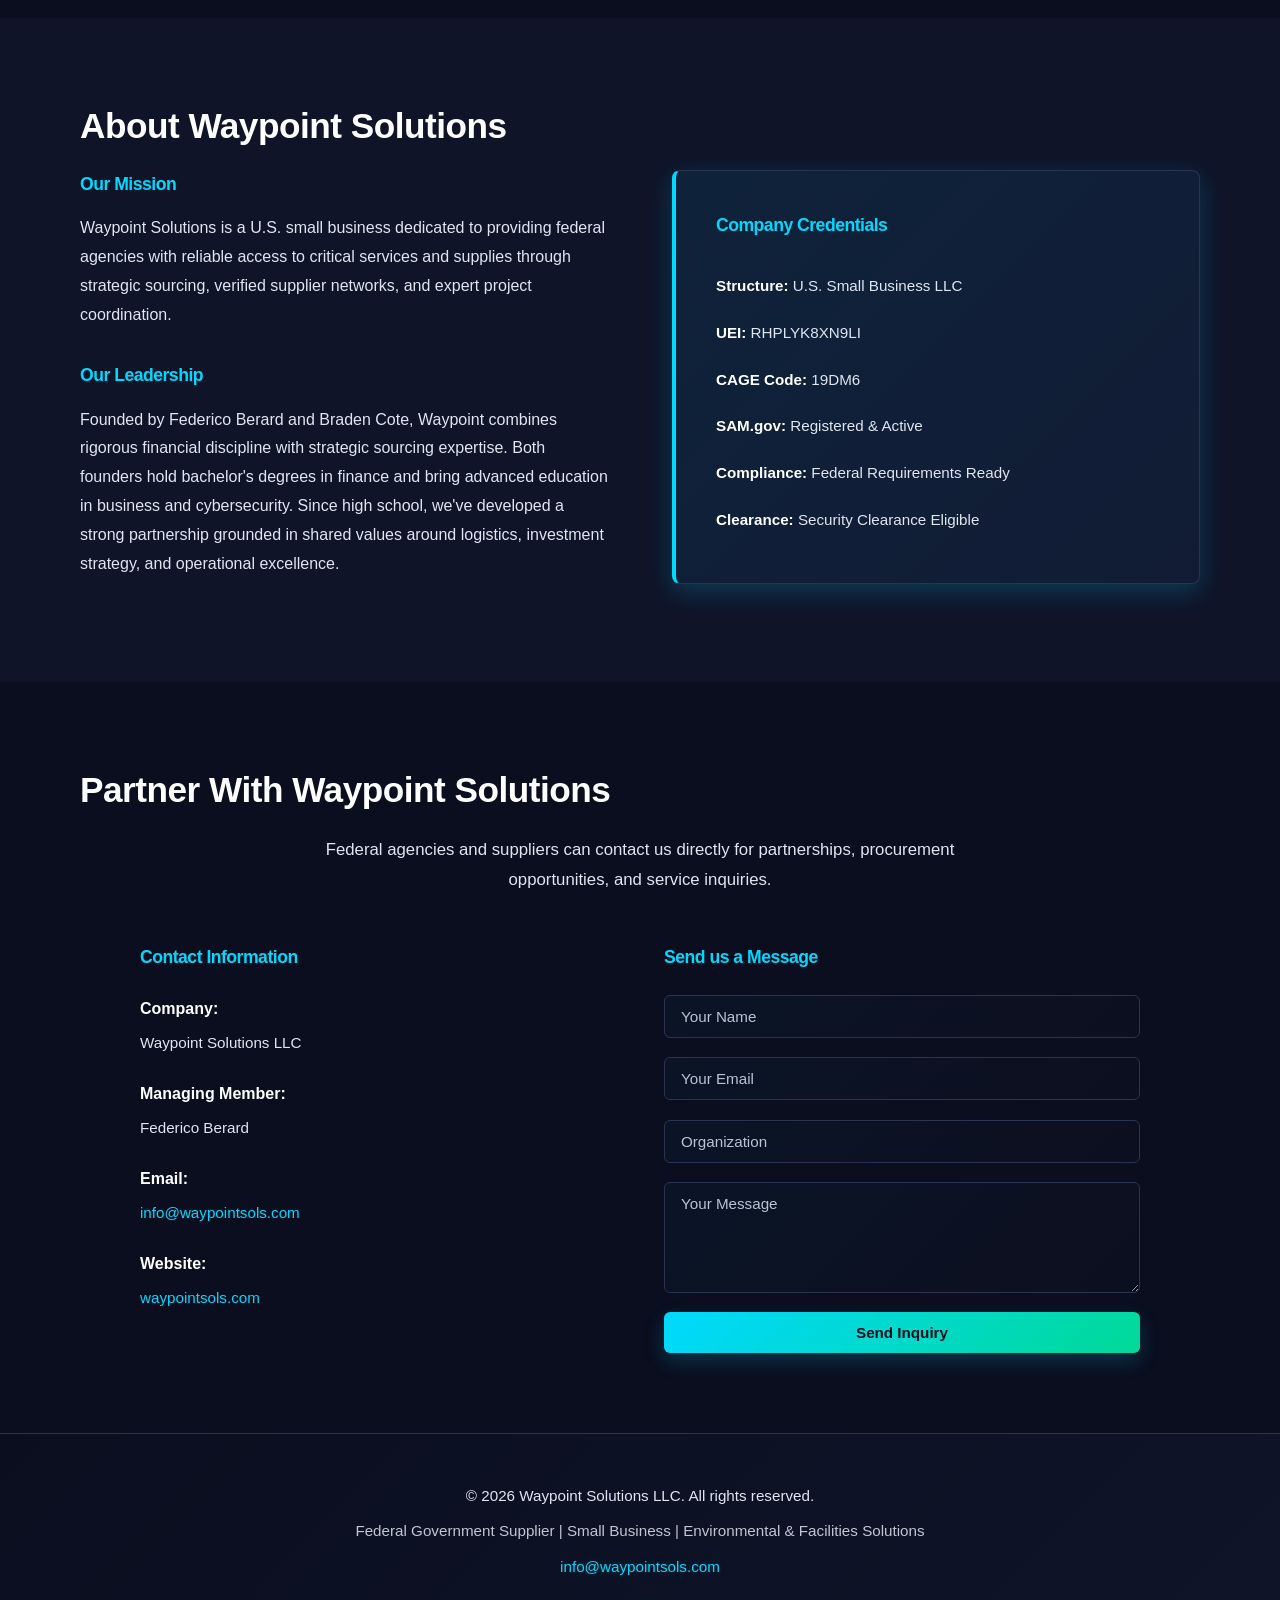
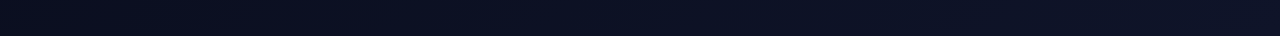
==== commit 933f3b2e: "Update index.html" ====
--- a/index.html
+++ b/index.html
@@ -12,133 +12,210 @@
         <div class="nav-container">
             <div class="logo">WAYPOINT</div>
             <ul class="nav-menu">
-                <li><a href="#home">Home</a></li>
-                <li><a href="#capabilities">Supplies</a></li>
+                <li><a href="#capabilities">Services</a></li>
+                <li><a href="#naics">NAICS Codes</a></li>
                 <li><a href="#about">About</a></li>
                 <li><a href="#contact">Contact</a></li>
             </ul>
         </div>
     </nav>
-
+ 
     <!-- Hero Section -->
     <section id="home" class="hero">
         <div class="hero-content">
             <h1>WAYPOINT SOLUTIONS</h1>
             <p class="tagline">Federal Government Supplier</p>
-            <p class="subtitle">Strategic sourcing of critical supplies for federal agencies. Fast. Reliable. Compliant.</p>
-            <a href="#contact" class="cta-button">Partner With Us</a>
-        </div>
-        <div class="hero-accent"></div>
-    </section>
-
-    <!-- What We Supply -->
-    <section id="capabilities" class="capabilities">
-        <div class="container">
-            <h2>What We Supply</h2>
-            <p class="section-subtitle">Strategic sourcing across critical supply categories</p>
-            <div class="capabilities-grid">
-                <div class="capability-card">
-                    <div class="card-accent"></div>
-                    <div class="card-icon">⛽</div>
-                    <div class="card-header">Oil & Energy Supplies</div>
-                    <p>Petroleum products, lubricants, fuel supplies, and energy solutions sourced from verified vendors for federal operations and facilities.</p>
-                    <div class="card-tag">Energy Solutions</div>
-                </div>
-                <div class="capability-card">
-                    <div class="card-accent"></div>
-                    <div class="card-icon">🏥</div>
-                    <div class="card-header">Medical Supplies</div>
-                    <p>FDA-compliant medical equipment, pharmaceuticals, and supplies for federal health operations and emergency response capabilities.</p>
-                    <div class="card-tag">FDA Compliant</div>
-                </div>
-                <div class="capability-card">
-                    <div class="card-accent"></div>
-                    <div class="card-icon">📦</div>
-                    <div class="card-header">General Wholesale Supplies</div>
-                    <p>Broad-based sourcing across multiple supply categories. We connect federal agencies with verified vendors for equipment, materials, and operational supplies.</p>
-                    <div class="card-tag">Flexible Supply</div>
-                </div>
-            </div>
-        </div>
-    </section>
-
-    <!-- Why Choose Us -->
-    <section class="why-us">
+            <p class="subtitle">Environmental Remediation, Facilities Support & Professional Services<br>for Federal Agencies</p>
+            <a href="#contact" class="cta-button">Get Started</a>
+        </div>
+    </section>
+ 
+    <!-- Trust Indicators -->
+    <section class="trust-bar">
+        <div class="trust-container">
+            <div class="trust-item">
+                <strong>UEI:</strong> RHPLYK8XN9LI
+            </div>
+            <div class="trust-item">
+                <strong>CAGE Code:</strong> 19DM6
+            </div>
+            <div class="trust-item">
+                <strong>Status:</strong> SAM.gov Registered
+            </div>
+            <div class="trust-item">
+                <strong>Type:</strong> U.S. Small Business
+            </div>
+        </div>
+    </section>
+ 
+    <!-- NAICS Codes - PROMINENT -->
+    <section id="naics" class="naics-section">
+        <div class="container">
+            <h2>Certified Service Areas</h2>
+            <p class="section-intro">Waypoint Solutions operates across five specialized federal contracting categories:</p>
+            
+            <div class="naics-grid">
+                <div class="naics-card">
+                    <div class="naics-code">541990</div>
+                    <div class="naics-title">Professional, Scientific & Technical Services</div>
+                    <p>Strategic sourcing, program coordination, and technical project management across multiple federal initiatives.</p>
+                </div>
+                
+                <div class="naics-card">
+                    <div class="naics-code">562910</div>
+                    <div class="naics-title">Remediation Services</div>
+                    <p>Environmental site cleanup, hazardous waste management, brownfield remediation, and federal facility environmental restoration.</p>
+                </div>
+                
+                <div class="naics-card">
+                    <div class="naics-code">561210</div>
+                    <div class="naics-title">Facilities Support Services</div>
+                    <p>Federal building operations support, maintenance coordination, and facility management services.</p>
+                </div>
+                
+                <div class="naics-card">
+                    <div class="naics-code">541620</div>
+                    <div class="naics-title">Environmental Consulting Services</div>
+                    <p>Environmental assessments, compliance consultation, and remediation project coordination for federal agencies.</p>
+                </div>
+                
+                <div class="naics-card">
+                    <div class="naics-code">238990</div>
+                    <div class="naics-title">Specialty Trade Contractors</div>
+                    <p>Specialized construction coordination and project management for federal infrastructure and facility needs.</p>
+                </div>
+            </div>
+        </div>
+    </section>
+ 
+    <!-- Services -->
+    <section id="capabilities" class="services">
+        <div class="container">
+            <h2>How We Serve</h2>
+            <p class="section-intro">Waypoint Solutions connects federal agencies with vetted suppliers and service providers across critical sectors:</p>
+            
+            <div class="services-grid">
+                <div class="service-card">
+                    <h3>Environmental Remediation</h3>
+                    <p>Site assessment, hazardous waste removal, brownfield remediation, and environmental restoration coordination for federal facilities and public lands.</p>
+                </div>
+                
+                <div class="service-card">
+                    <h3>Facilities Support</h3>
+                    <p>Building maintenance, operations support, and facility management coordination for federal agencies and installations.</p>
+                </div>
+                
+                <div class="service-card">
+                    <h3>Professional Services</h3>
+                    <p>Program management, technical consulting, and strategic sourcing support across federal procurement initiatives.</p>
+                </div>
+                
+                <div class="service-card">
+                    <h3>Specialized Contracting</h3>
+                    <p>Project coordination and construction management support for federal infrastructure, restoration, and specialized facility needs.</p>
+                </div>
+            </div>
+        </div>
+    </section>
+ 
+    <!-- Why Waypoint -->
+    <section class="why-waypoint">
         <div class="container">
             <h2>Why Federal Agencies Choose Waypoint</h2>
-            <div class="features-grid">
-                <div class="feature">
-                    <div class="feature-icon">⚡</div>
-                    <h3>Rapid Sourcing</h3>
-                    <p>Quick turnaround on critical supply requests</p>
-                </div>
-                <div class="feature">
-                    <div class="feature-icon">🔒</div>
-                    <h3>Compliance First</h3>
-                    <p>Full federal compliance and security standards</p>
-                </div>
-                <div class="feature">
-                    <div class="feature-icon">🤝</div>
-                    <h3>Verified Vendors</h3>
-                    <p>Direct relationships with trusted suppliers</p>
-                </div>
-                <div class="feature">
-                    <div class="feature-icon">📊</div>
-                    <h3>Cost Control</h3>
-                    <p>Finance-educated leadership ensures value</p>
-                </div>
-                <div class="feature">
-                    <div class="feature-icon">🎯</div>
-                    <h3>Dedicated Support</h3>
-                    <p>Direct account management and coordination</p>
-                </div>
-                <div class="feature">
-                    <div class="feature-icon">✓</div>
-                    <h3>Flexible Capacity</h3>
-                    <p>Scalable supply solutions across categories</p>
-                </div>
-            </div>
-        </div>
-    </section>
-
+            
+            <div class="value-grid">
+                <div class="value-item">
+                    <div class="value-icon">✓</div>
+                    <h3>Single Point of Contact</h3>
+                    <p>Streamlined coordination and accountability for all project phases.</p>
+                </div>
+                
+                <div class="value-item">
+                    <div class="value-icon">✓</div>
+                    <h3>Compliance Ready</h3>
+                    <p>Full federal compliance, SAM.gov registered, and security clearance eligible.</p>
+                </div>
+                
+                <div class="value-item">
+                    <div class="value-icon">✓</div>
+                    <h3>Verified Suppliers</h3>
+                    <p>Direct relationships with vetted, qualified service providers and contractors.</p>
+                </div>
+                
+                <div class="value-item">
+                    <div class="value-icon">✓</div>
+                    <h3>Financial Discipline</h3>
+                    <p>Leadership with advanced finance education ensuring cost control and fiscal responsibility.</p>
+                </div>
+                
+                <div class="value-item">
+                    <div class="value-icon">✓</div>
+                    <h3>Quick Turnaround</h3>
+                    <p>Rapid project initiation and flexible capacity across service areas.</p>
+                </div>
+                
+                <div class="value-item">
+                    <div class="value-icon">✓</div>
+                    <h3>Proven Model</h3>
+                    <p>Strategic sourcing expertise designed to reduce agency burden and risk.</p>
+                </div>
+            </div>
+        </div>
+    </section>
+ 
     <!-- About Section -->
     <section id="about" class="about">
         <div class="container">
             <h2>About Waypoint Solutions</h2>
-            <div class="about-content">
-                <p>Waypoint Solutions is a U.S. small business dedicated to delivering critical supplies to federal agencies with speed, reliability, and compliance. We serve as a trusted strategic partner in the federal procurement ecosystem.</p>
-                
-                <p>Founded by Federico Berard and Braden Cote, Waypoint Solutions combines rigorous financial discipline with strategic sourcing expertise. Both founders hold bachelor's degrees in finance and bring advanced education in business and cybersecurity. Since high school, we've developed a strong partnership grounded in shared values around logistics, investment strategy, and operational excellence. Our mission is straightforward: provide federal agencies with access to quality supplies across multiple categories through verified suppliers and streamlined sourcing processes.</p>
-                
-                <div class="credentials">
+            
+            <div class="about-grid">
+                <div class="about-text">
+                    <h3>Our Mission</h3>
+                    <p>Waypoint Solutions is a U.S. small business dedicated to providing federal agencies with reliable access to critical services and supplies through strategic sourcing, verified supplier networks, and expert project coordination.</p>
+                    
+                    <h3>Our Leadership</h3>
+                    <p>Founded by Federico Berard and Braden Cote, Waypoint combines rigorous financial discipline with strategic sourcing expertise. Both founders hold bachelor's degrees in finance and bring advanced education in business and cybersecurity. Since high school, we've developed a strong partnership grounded in shared values around logistics, investment strategy, and operational excellence.</p>
+                </div>
+                
+                <div class="credentials-box">
                     <h3>Company Credentials</h3>
                     <ul>
-                        <li>U.S. Small Business (LLC)</li>
-                        <li>UEI: RHPLYK8XN9LI</li>
-                        <li>CAGE Code: 19DM6</li>
-                        <li>Federal Compliance Ready</li>
-                        <li>Security Clearance Eligible</li>
+                        <li><strong>Structure:</strong> U.S. Small Business LLC</li>
+                        <li><strong>UEI:</strong> RHPLYK8XN9LI</li>
+                        <li><strong>CAGE Code:</strong> 19DM6</li>
+                        <li><strong>SAM.gov:</strong> Registered & Active</li>
+                        <li><strong>Compliance:</strong> Federal Requirements Ready</li>
+                        <li><strong>Clearance:</strong> Security Clearance Eligible</li>
                     </ul>
                 </div>
             </div>
         </div>
     </section>
-
+ 
     <!-- Contact Section -->
     <section id="contact" class="contact">
         <div class="container">
-            <h2>Let's Work Together</h2>
-            <p class="contact-intro">Ready to partner with Waypoint Solutions? Contact us today to discuss your supply needs.</p>
+            <h2>Partner With Waypoint Solutions</h2>
+            <p class="contact-intro">Federal agencies and suppliers can contact us directly for partnerships, procurement opportunities, and service inquiries.</p>
             
             <div class="contact-grid">
                 <div class="contact-info">
-                    <h3>Contact Details</h3>
-                    <p><strong>Company:</strong> Waypoint Solutions LLC</p>
-                    <p><strong>Managing Member:</strong> Federico Berard</p>
-                    <p><strong>Email:</strong> <a href="mailto:info@waypointsols.com">info@waypointsols.com</a></p>
-                    <p><strong>Website:</strong> <a href="https://waypointsols.com">waypointsols.com</a></p>
-                    <div class="contact-badge">
-                        <span>🇺🇸 U.S. Small Business</span>
+                    <h3>Contact Information</h3>
+                    <div class="info-block">
+                        <p><strong>Company:</strong></p>
+                        <p>Waypoint Solutions LLC</p>
+                    </div>
+                    <div class="info-block">
+                        <p><strong>Managing Member:</strong></p>
+                        <p>Federico Berard</p>
+                    </div>
+                    <div class="info-block">
+                        <p><strong>Email:</strong></p>
+                        <p><a href="mailto:info@waypointsols.com">info@waypointsols.com</a></p>
+                    </div>
+                    <div class="info-block">
+                        <p><strong>Website:</strong></p>
+                        <p><a href="https://waypointsols.com">waypointsols.com</a></p>
                     </div>
                 </div>
                 
@@ -147,23 +224,24 @@
                     <form class="contact-form" action="https://formspree.io/f/YOUR_FORM_ID" method="POST">
                         <input type="text" name="name" placeholder="Your Name" required>
                         <input type="email" name="email" placeholder="Your Email" required>
-                        <input type="text" name="subject" placeholder="Subject" required>
+                        <input type="text" name="organization" placeholder="Organization">
                         <textarea name="message" placeholder="Your Message" rows="5" required></textarea>
-                        <button type="submit" class="submit-btn">Send Message</button>
+                        <button type="submit" class="submit-btn">Send Inquiry</button>
                     </form>
-                    <p class="form-note">Need help? Email us directly at <strong>info@waypointsols.com</strong></p>
-                </div>
-            </div>
-        </div>
-    </section>
-
+                </div>
+            </div>
+        </div>
+    </section>
+ 
     <!-- Footer -->
     <footer class="footer">
         <div class="container">
-            <p>&copy; 2026 Waypoint Solutions LLC. All rights reserved. | <a href="mailto:info@waypointsols.com">info@waypointsols.com</a></p>
-            <p class="footer-small">Federal Government Supplier | Small Business | Strategic Sourcing</p>
+            <p>&copy; 2026 Waypoint Solutions LLC. All rights reserved.</p>
+            <p class="footer-meta">Federal Government Supplier | Small Business | Environmental & Facilities Solutions</p>
+            <p class="footer-contact"><a href="mailto:info@waypointsols.com">info@waypointsols.com</a></p>
         </div>
     </footer>
-
+ 
 </body>
 </html>
+ 
--- a/style.css
+++ b/style.css
@@ -1,15 +1,17 @@
 /* ===== VARIABLES & RESET ===== */
 :root {
-    --primary-dark: #0D1B2A;
-    --primary-blue: #1F4E79;
-    --accent-blue: #2E75B6;
+    --bg-primary: #0A0E1F;
+    --bg-secondary: #0F1429;
+    --bg-tertiary: #141829;
+    --accent-cyan: #00D9FF;
     --accent-orange: #FF6B35;
-    --accent-cyan: #00D9FF;
-    --light-bg: #F0F4F8;
-    --dark-bg: #0A1220;
-    --text-dark: #1A1A1A;
-    --text-light: #666;
-    --white: #FFFFFF;
+    --accent-green: #00D997;
+    --text-primary: #FFFFFF;
+    --text-secondary: #E0E5F0;
+    --text-tertiary: #B8C4D4;
+    --border-color: #2A3452;
+    --glow-cyan: rgba(0, 217, 255, 0.2);
+    --glow-orange: rgba(255, 107, 53, 0.2);
 }
 
 * {
@@ -23,423 +25,506 @@
 }
 
 body {
-    font-family: -apple-system, BlinkMacSystemFont, 'Segoe UI', Roboto, 'Helvetica Neue', sans-serif;
+    font-family: -apple-system, BlinkMacSystemFont, 'Segoe UI', 'Roboto', 'Oxygen', 'Ubuntu', 'Cantarell', sans-serif;
     line-height: 1.6;
-    color: var(--text-dark);
-    background-color: var(--primary-dark);
-    overflow-x: hidden;
+    color: var(--text-primary);
+    background: linear-gradient(180deg, var(--bg-primary) 0%, var(--bg-secondary) 50%, var(--bg-primary) 100%);
+    background-attachment: fixed;
+    min-height: 100vh;
 }
 
 .container {
     max-width: 1200px;
     margin: 0 auto;
-    padding: 0 20px;
+    padding: 0 40px;
+}
+
+/* ===== TYPOGRAPHY ===== */
+h1, h2, h3 {
+    font-weight: 700;
+    letter-spacing: -0.5px;
+}
+
+h1 {
+    font-size: 3.5rem;
+    line-height: 1.1;
+    margin-bottom: 1rem;
+    color: var(--text-primary);
+}
+
+h2 {
+    font-size: 2.2rem;
+    margin-bottom: 1rem;
+    color: var(--text-primary);
+}
+
+h3 {
+    font-size: 1.1rem;
+    margin-bottom: 0.8rem;
+    color: var(--accent-cyan);
+}
+
+p {
+    color: var(--text-secondary);
+    line-height: 1.8;
+}
+
+a {
+    color: var(--accent-cyan);
+    text-decoration: none;
+    transition: color 0.3s ease;
+}
+
+a:hover {
+    color: var(--accent-orange);
 }
 
 /* ===== NAVIGATION ===== */
 .navbar {
-    background: linear-gradient(135deg, var(--primary-dark) 0%, var(--primary-blue) 100%);
-    padding: 1.2rem 0;
+    background: linear-gradient(180deg, var(--bg-primary) 0%, var(--bg-secondary) 100%);
+    padding: 1.5rem 0;
+    border-bottom: 1px solid var(--border-color);
     position: sticky;
     top: 0;
     z-index: 1000;
-    box-shadow: 0 4px 20px rgba(0, 0, 0, 0.3);
 }
 
 .nav-container {
     max-width: 1200px;
     margin: 0 auto;
-    padding: 0 20px;
+    padding: 0 40px;
     display: flex;
     justify-content: space-between;
     align-items: center;
 }
 
 .logo {
-    font-size: 1.8rem;
-    font-weight: 800;
-    color: var(--accent-cyan);
-    letter-spacing: 3px;
-    text-shadow: 0 2px 8px rgba(0, 0, 0, 0.3);
+    font-size: 1.5rem;
+    font-weight: 700;
+    color: var(--accent-cyan);
+    letter-spacing: 2px;
+    text-shadow: 0 0 20px var(--glow-cyan);
 }
 
 .nav-menu {
     display: flex;
     list-style: none;
-    gap: 2.5rem;
+    gap: 2rem;
 }
 
 .nav-menu a {
-    color: var(--white);
-    text-decoration: none;
-    font-weight: 600;
-    font-size: 0.95rem;
-    transition: all 0.3s ease;
-    position: relative;
-}
-
-.nav-menu a:after {
-    content: '';
-    position: absolute;
-    bottom: -5px;
-    left: 0;
-    width: 0;
-    height: 2px;
-    background: var(--accent-orange);
-    transition: width 0.3s ease;
-}
-
-.nav-menu a:hover:after {
-    width: 100%;
+    color: var(--text-secondary);
+    font-weight: 500;
+    font-size: 0.95rem;
+    transition: color 0.3s ease;
+}
+
+.nav-menu a:hover {
+    color: var(--accent-cyan);
 }
 
 /* ===== HERO SECTION ===== */
 .hero {
-    background: linear-gradient(135deg, var(--primary-dark) 0%, #1a2a3d 100%);
-    color: var(--white);
-    padding: 140px 20px;
+    background: linear-gradient(135deg, var(--bg-primary) 0%, var(--bg-secondary) 100%);
+    color: var(--text-primary);
+    padding: 100px 40px;
     text-align: center;
     position: relative;
     overflow: hidden;
 }
 
-.hero:before {
+.hero::before {
     content: '';
     position: absolute;
     top: 0;
     left: 0;
     right: 0;
     bottom: 0;
-    background: radial-gradient(circle at 20% 50%, rgba(0, 217, 255, 0.1) 0%, transparent 50%),
-                radial-gradient(circle at 80% 80%, rgba(255, 107, 53, 0.1) 0%, transparent 50%);
+    background: radial-gradient(circle at 20% 50%, rgba(0, 217, 255, 0.08) 0%, transparent 50%),
+                radial-gradient(circle at 80% 80%, rgba(255, 107, 53, 0.08) 0%, transparent 50%);
     pointer-events: none;
 }
 
 .hero-content {
     position: relative;
     z-index: 2;
-    animation: slideInUp 0.8s ease;
 }
 
 .hero-content h1 {
-    font-size: 4rem;
+    color: var(--text-primary);
     margin-bottom: 0.5rem;
-    font-weight: 900;
-    letter-spacing: 4px;
-    background: linear-gradient(135deg, var(--white) 0%, var(--accent-cyan) 100%);
+    font-weight: 700;
+    letter-spacing: 2px;
+    background: linear-gradient(135deg, var(--accent-cyan) 0%, var(--text-primary) 100%);
     -webkit-background-clip: text;
     -webkit-text-fill-color: transparent;
     background-clip: text;
 }
 
-.hero-content .tagline {
-    font-size: 1.6rem;
-    margin-bottom: 1.5rem;
-    font-weight: 300;
-    letter-spacing: 2px;
-    color: var(--accent-cyan);
-}
-
-.hero-content .subtitle {
-    font-size: 1.15rem;
-    margin-bottom: 2.5rem;
+.tagline {
+    font-size: 1.4rem;
+    color: var(--accent-cyan);
+    font-weight: 500;
+    margin-bottom: 1rem;
+    text-shadow: 0 0 15px var(--glow-cyan);
+}
+
+.subtitle {
+    font-size: 1rem;
+    color: var(--text-secondary);
+    max-width: 650px;
+    margin: 0 auto 2.5rem;
+    line-height: 1.7;
+}
+
+.cta-button {
+    display: inline-block;
+    background: linear-gradient(135deg, var(--accent-orange) 0%, #ff8a50 100%);
+    color: var(--bg-primary);
+    padding: 14px 40px;
+    border-radius: 6px;
+    font-weight: 600;
+    font-size: 0.95rem;
+    transition: all 0.3s ease;
+    cursor: pointer;
+    border: none;
+    box-shadow: 0 8px 25px var(--glow-orange);
+}
+
+.cta-button:hover {
+    transform: translateY(-2px);
+    box-shadow: 0 12px 35px var(--glow-orange);
+}
+
+/* ===== TRUST BAR ===== */
+.trust-bar {
+    background: linear-gradient(135deg, rgba(0, 217, 255, 0.05) 0%, rgba(255, 107, 53, 0.03) 100%);
+    border-top: 1px solid var(--border-color);
+    border-bottom: 1px solid var(--border-color);
+    padding: 2rem 0;
+}
+
+.trust-container {
+    max-width: 1200px;
+    margin: 0 auto;
+    padding: 0 40px;
+    display: grid;
+    grid-template-columns: repeat(auto-fit, minmax(220px, 1fr));
+    gap: 2rem;
+    text-align: center;
+}
+
+.trust-item {
+    color: var(--text-secondary);
+    font-size: 0.95rem;
+    line-height: 1.6;
+}
+
+.trust-item strong {
+    color: var(--accent-cyan);
+    display: block;
+    font-weight: 600;
+    margin-bottom: 0.3rem;
+}
+
+/* ===== NAICS SECTION ===== */
+.naics-section {
+    padding: 80px 40px;
+    background: var(--bg-primary);
+}
+
+.section-intro {
+    text-align: center;
+    font-size: 1.05rem;
+    color: var(--text-secondary);
+    margin-bottom: 3rem;
     max-width: 700px;
     margin-left: auto;
     margin-right: auto;
-    opacity: 0.95;
-    line-height: 1.8;
-}
-
-.cta-button {
-    display: inline-block;
-    background: linear-gradient(135deg, var(--accent-orange) 0%, #ff8a50 100%);
-    color: var(--white);
-    padding: 14px 45px;
-    border-radius: 50px;
-    text-decoration: none;
+}
+
+.naics-grid {
+    display: grid;
+    grid-template-columns: repeat(auto-fit, minmax(340px, 1fr));
+    gap: 2rem;
+}
+
+.naics-card {
+    background: linear-gradient(135deg, rgba(0, 217, 255, 0.06) 0%, rgba(46, 117, 182, 0.06) 100%);
+    padding: 2.5rem;
+    border-radius: 8px;
+    border: 1px solid var(--border-color);
+    transition: all 0.3s ease;
+    border-top: 4px solid var(--accent-cyan);
+    position: relative;
+    overflow: hidden;
+}
+
+.naics-card::before {
+    content: '';
+    position: absolute;
+    top: 0;
+    right: 0;
+    width: 100px;
+    height: 100px;
+    background: radial-gradient(circle, rgba(0, 217, 255, 0.08) 0%, transparent 70%);
+    border-radius: 50%;
+    pointer-events: none;
+}
+
+.naics-card:hover {
+    box-shadow: 0 12px 40px var(--glow-cyan);
+    border-top-color: var(--accent-orange);
+    transform: translateY(-4px);
+}
+
+.naics-code {
+    font-size: 1.8rem;
     font-weight: 700;
+    color: var(--accent-cyan);
+    margin-bottom: 0.5rem;
+    text-shadow: 0 0 15px var(--glow-cyan);
+}
+
+.naics-title {
     font-size: 1rem;
+    font-weight: 600;
+    color: var(--text-primary);
+    margin-bottom: 1rem;
+}
+
+.naics-card p {
+    font-size: 0.95rem;
+    color: var(--text-secondary);
+    line-height: 1.7;
+}
+
+/* ===== SERVICES SECTION ===== */
+.services {
+    padding: 80px 40px;
+    background: var(--bg-secondary);
+}
+
+.services-grid {
+    display: grid;
+    grid-template-columns: repeat(auto-fit, minmax(280px, 1fr));
+    gap: 2.5rem;
+}
+
+.service-card {
+    background: linear-gradient(135deg, rgba(46, 117, 182, 0.08) 0%, rgba(255, 107, 53, 0.04) 100%);
+    padding: 2.5rem;
+    border-radius: 8px;
+    border: 1px solid var(--border-color);
     transition: all 0.3s ease;
-    cursor: pointer;
-    border: none;
-    box-shadow: 0 8px 20px rgba(255, 107, 53, 0.3);
-    letter-spacing: 1px;
-}
-
-.cta-button:hover {
-    transform: translateY(-3px);
-    box-shadow: 0 12px 30px rgba(255, 107, 53, 0.4);
-}
-
-.hero-accent {
+    position: relative;
+    overflow: hidden;
+}
+
+.service-card::before {
+    content: '';
     position: absolute;
-    bottom: -100px;
-    right: -100px;
-    width: 300px;
-    height: 300px;
-    background: radial-gradient(circle, rgba(0, 217, 255, 0.2) 0%, transparent 70%);
+    top: -50%;
+    right: -50%;
+    width: 200px;
+    height: 200px;
+    background: radial-gradient(circle, rgba(255, 107, 53, 0.08) 0%, transparent 70%);
     border-radius: 50%;
-}
-
-@keyframes slideInUp {
-    from {
-        opacity: 0;
-        transform: translateY(30px);
-    }
-    to {
-        opacity: 1;
-        transform: translateY(0);
-    }
-}
-
-/* ===== CAPABILITIES SECTION ===== */
-.capabilities {
-    padding: 100px 20px;
-    background: linear-gradient(180deg, var(--primary-dark) 0%, #0f1f2e 100%);
-}
-
-.capabilities h2,
-.why-us h2,
-.about h2,
-.contact h2 {
-    font-size: 2.8rem;
+    pointer-events: none;
+}
+
+.service-card:hover {
+    box-shadow: 0 12px 40px var(--glow-cyan);
+    border-color: var(--accent-orange);
+    transform: translateY(-4px);
+}
+
+.service-card h3 {
     margin-bottom: 1rem;
-    text-align: center;
-    color: var(--white);
-    font-weight: 900;
-    letter-spacing: 1px;
-}
-
-.section-subtitle {
-    text-align: center;
-    color: rgba(255, 255, 255, 0.7);
-    font-size: 1.1rem;
-    margin-bottom: 3rem;
-    font-weight: 500;
-}
-
-.capabilities-grid {
+    color: var(--accent-cyan);
+    position: relative;
+    z-index: 2;
+}
+
+.service-card p {
+    font-size: 0.95rem;
+    color: var(--text-secondary);
+    line-height: 1.7;
+    position: relative;
+    z-index: 2;
+}
+
+/* ===== WHY WAYPOINT ===== */
+.why-waypoint {
+    padding: 80px 40px;
+    background: var(--bg-primary);
+}
+
+.value-grid {
     display: grid;
     grid-template-columns: repeat(auto-fit, minmax(320px, 1fr));
     gap: 2.5rem;
 }
 
-.capability-card {
-    background: linear-gradient(135deg, rgba(255,255,255,0.05) 0%, rgba(0, 217, 255, 0.08) 100%);
-    padding: 2.5rem;
-    border-radius: 12px;
+.value-item {
+    padding: 2rem;
+    background: linear-gradient(135deg, rgba(0, 217, 255, 0.06) 0%, rgba(0, 153, 102, 0.04) 100%);
+    border-radius: 8px;
+    border: 1px solid var(--border-color);
+    transition: all 0.3s ease;
     position: relative;
     overflow: hidden;
-    box-shadow: 0 8px 25px rgba(0, 0, 0, 0.4);
-    transition: all 0.3s ease;
-    border: 1px solid rgba(0, 217, 255, 0.2);
-    backdrop-filter: blur(10px);
-}
-
-.capability-card:hover {
-    transform: translateY(-8px);
-    box-shadow: 0 15px 40px rgba(0, 0, 0, 0.15);
-    border-color: var(--accent-cyan);
-}
-
-.card-accent {
+}
+
+.value-item::before {
+    content: '';
     position: absolute;
     top: 0;
-    left: 0;
-    width: 100%;
-    height: 4px;
-    background: linear-gradient(90deg, var(--accent-orange) 0%, var(--accent-cyan) 100%);
-}
-
-.card-icon {
-    font-size: 3rem;
+    left: -50%;
+    width: 200px;
+    height: 200px;
+    background: radial-gradient(circle, rgba(0, 217, 255, 0.08) 0%, transparent 70%);
+    border-radius: 50%;
+    pointer-events: none;
+}
+
+.value-item:hover {
+    border-color: var(--accent-cyan);
+    box-shadow: 0 12px 40px var(--glow-cyan);
+    transform: translateY(-4px);
+}
+
+.value-icon {
+    display: inline-block;
+    width: 40px;
+    height: 40px;
+    background: linear-gradient(135deg, var(--accent-cyan) 0%, var(--accent-green) 100%);
+    color: var(--bg-primary);
+    border-radius: 50%;
+    display: flex;
+    align-items: center;
+    justify-content: center;
+    font-weight: bold;
     margin-bottom: 1rem;
-    display: block;
-}
-
-.card-header {
-    font-size: 1.4rem;
-    font-weight: 800;
-    color: var(--white);
-    margin-bottom: 1rem;
-    letter-spacing: 0.5px;
-}
-
-.capability-card p {
-    color: rgba(255, 255, 255, 0.8);
-    line-height: 1.8;
-    margin-bottom: 1.5rem;
-    font-size: 0.95rem;
-}
-
-.card-tag {
-    display: inline-block;
-    background: linear-gradient(135deg, var(--accent-cyan) 0%, #00a8cc 100%);
-    color: var(--white);
-    padding: 6px 14px;
-    border-radius: 20px;
-    font-size: 0.8rem;
-    font-weight: 700;
-    letter-spacing: 0.5px;
-}
-
-/* ===== WHY US SECTION ===== */
-.why-us {
-    padding: 100px 20px;
-    background: linear-gradient(180deg, #0f1f2e 0%, var(--primary-dark) 100%);
-}
-
-.features-grid {
-    display: grid;
-    grid-template-columns: repeat(auto-fit, minmax(280px, 1fr));
-    gap: 2rem;
-}
-
-.feature {
-    padding: 2rem;
-    text-align: center;
-    transition: all 0.3s ease;
-    border-radius: 12px;
-    background: rgba(255, 255, 255, 0.05);
-    border: 1px solid rgba(0, 217, 255, 0.15);
-}
-
-.feature:hover {
-    background: linear-gradient(135deg, rgba(0, 217, 255, 0.15) 0%, rgba(255, 107, 53, 0.1) 100%);
-    border-color: rgba(0, 217, 255, 0.4);
-    transform: translateY(-4px);
-}
-
-.feature-icon {
-    font-size: 2.8rem;
-    margin-bottom: 1rem;
-    display: block;
-}
-
-.feature h3 {
-    font-size: 1.25rem;
-    color: var(--accent-cyan);
+    position: relative;
+    z-index: 2;
+    box-shadow: 0 4px 15px var(--glow-cyan);
+}
+
+.value-item h3 {
     margin-bottom: 0.8rem;
-    font-weight: 800;
-}
-
-.feature p {
-    color: rgba(255, 255, 255, 0.7);
-    font-size: 0.95rem;
+    position: relative;
+    z-index: 2;
+}
+
+.value-item p {
+    font-size: 0.95rem;
+    color: var(--text-secondary);
+    position: relative;
+    z-index: 2;
 }
 
 /* ===== ABOUT SECTION ===== */
 .about {
-    padding: 100px 20px;
-    background: linear-gradient(180deg, var(--primary-dark) 0%, #0f1f2e 100%);
-}
-
-.about-content {
-    max-width: 900px;
-    margin: 0 auto;
-}
-
-.about-content p {
-    font-size: 1.05rem;
-    color: rgba(255, 255, 255, 0.8);
-    margin-bottom: 2rem;
-    line-height: 1.9;
-}
-
-.credentials {
-    background: linear-gradient(135deg, var(--primary-dark) 0%, var(--primary-blue) 100%);
-    color: var(--white);
+    padding: 80px 40px;
+    background: var(--bg-secondary);
+}
+
+.about-grid {
+    display: grid;
+    grid-template-columns: 1fr 1fr;
+    gap: 4rem;
+    align-items: start;
+}
+
+.about-text h3 {
+    margin-top: 2rem;
+    margin-bottom: 1rem;
+    color: var(--accent-cyan);
+}
+
+.about-text h3:first-child {
+    margin-top: 0;
+}
+
+.about-text p {
+    margin-bottom: 1.5rem;
+    line-height: 1.8;
+    color: var(--text-secondary);
+}
+
+.credentials-box {
+    background: linear-gradient(135deg, rgba(0, 217, 255, 0.08) 0%, rgba(46, 117, 182, 0.08) 100%);
     padding: 2.5rem;
-    border-radius: 12px;
-    margin-top: 2.5rem;
-    border: 1px solid rgba(0, 217, 255, 0.3);
-    box-shadow: 0 8px 25px rgba(31, 78, 121, 0.2);
-}
-
-.credentials h3 {
-    color: var(--accent-cyan);
+    border-radius: 8px;
+    border: 1px solid var(--border-color);
+    border-left: 4px solid var(--accent-cyan);
+    box-shadow: 0 8px 25px var(--glow-cyan);
+}
+
+.credentials-box h3 {
     margin-bottom: 1.5rem;
-    font-size: 1.3rem;
-    font-weight: 800;
-}
-
-.credentials ul {
+    color: var(--accent-cyan);
+}
+
+.credentials-box ul {
     list-style: none;
 }
 
-.credentials li {
+.credentials-box li {
     padding: 0.7rem 0;
-    padding-left: 2rem;
-    position: relative;
-    color: rgba(255, 255, 255, 0.95);
-    font-weight: 500;
-}
-
-.credentials li:before {
-    content: "✓";
-    position: absolute;
-    left: 0;
-    color: var(--accent-orange);
-    font-weight: bold;
-    font-size: 1.2rem;
+    color: var(--text-secondary);
+    font-size: 0.95rem;
+    line-height: 1.6;
+}
+
+.credentials-box strong {
+    color: var(--text-primary);
 }
 
 /* ===== CONTACT SECTION ===== */
 .contact {
-    padding: 100px 20px;
-    background: linear-gradient(180deg, #0f1f2e 0%, var(--primary-dark) 100%);
+    padding: 80px 40px;
+    background: var(--bg-primary);
 }
 
 .contact-intro {
     text-align: center;
-    font-size: 1.15rem;
-    color: rgba(255, 255, 255, 0.8);
-    margin-bottom: 3.5rem;
-    font-weight: 500;
+    font-size: 1.05rem;
+    color: var(--text-secondary);
+    margin-bottom: 3rem;
+    max-width: 700px;
+    margin-left: auto;
+    margin-right: auto;
 }
 
 .contact-grid {
     display: grid;
     grid-template-columns: 1fr 1fr;
-    gap: 4rem;
+    gap: 3rem;
     max-width: 1000px;
     margin: 0 auto;
 }
 
 .contact-info h3,
 .contact-form-container h3 {
-    color: var(--white);
-    font-size: 1.3rem;
+    color: var(--accent-cyan);
     margin-bottom: 1.5rem;
-    font-weight: 800;
-}
-
-.contact-info p {
-    margin-bottom: 1.2rem;
-    color: rgba(255, 255, 255, 0.8);
-    line-height: 1.8;
-}
-
-.contact-info a {
-    color: var(--accent-orange);
-    text-decoration: none;
-    font-weight: 700;
-    transition: all 0.3s ease;
-}
-
-.contact-info a:hover {
-    color: var(--accent-blue);
-}
-
-.contact-badge {
-    display: inline-block;
-    background: linear-gradient(135deg, var(--accent-cyan) 0%, #00a8cc 100%);
-    color: var(--white);
-    padding: 12px 20px;
-    border-radius: 8px;
-    margin-top: 1.5rem;
-    font-weight: 700;
-    font-size: 0.9rem;
+}
+
+.info-block {
+    margin-bottom: 1.5rem;
+}
+
+.info-block p:first-child {
+    font-weight: 600;
+    color: var(--text-primary);
+    margin-bottom: 0.3rem;
+}
+
+.info-block p:last-child {
+    color: var(--text-secondary);
+    font-size: 0.95rem;
 }
 
 .contact-form {
@@ -450,138 +535,162 @@
 
 .contact-form input,
 .contact-form textarea {
-    padding: 14px;
-    border: 2px solid rgba(0, 217, 255, 0.3);
-    border-radius: 8px;
+    padding: 12px 16px;
+    border: 1px solid var(--border-color);
+    border-radius: 6px;
     font-family: inherit;
-    font-size: 1rem;
+    font-size: 0.95rem;
     transition: all 0.3s ease;
-    background: rgba(255, 255, 255, 0.05);
-    color: var(--white);
+    background: linear-gradient(135deg, rgba(0, 217, 255, 0.03) 0%, rgba(255, 107, 53, 0.01) 100%);
+    color: var(--text-primary);
+}
+
+.contact-form input::placeholder,
+.contact-form textarea::placeholder {
+    color: var(--text-tertiary);
 }
 
 .contact-form input:focus,
 .contact-form textarea:focus {
     outline: none;
-    border-color: var(--accent-orange);
-    background: var(--white);
-    box-shadow: 0 0 0 4px rgba(255, 107, 53, 0.1);
+    border-color: var(--accent-cyan);
+    box-shadow: 0 0 0 3px rgba(0, 217, 255, 0.15);
 }
 
 .submit-btn {
-    background: linear-gradient(135deg, var(--accent-orange) 0%, #ff8a50 100%);
-    color: var(--white);
-    padding: 14px 30px;
+    background: linear-gradient(135deg, var(--accent-cyan) 0%, var(--accent-green) 100%);
+    color: var(--bg-primary);
+    padding: 12px 30px;
     border: none;
-    border-radius: 8px;
-    font-size: 1rem;
-    font-weight: 700;
+    border-radius: 6px;
+    font-size: 0.95rem;
+    font-weight: 600;
     cursor: pointer;
     transition: all 0.3s ease;
-    letter-spacing: 1px;
-    box-shadow: 0 8px 20px rgba(255, 107, 53, 0.3);
+    box-shadow: 0 8px 20px var(--glow-cyan);
 }
 
 .submit-btn:hover {
-    transform: translateY(-3px);
-    box-shadow: 0 12px 30px rgba(255, 107, 53, 0.4);
-}
-
-.form-note {
-    font-size: 0.85rem;
-    color: var(--text-light);
-    margin-top: 1rem;
-    font-weight: 500;
+    transform: translateY(-2px);
+    box-shadow: 0 12px 30px var(--glow-cyan);
 }
 
 /* ===== FOOTER ===== */
 .footer {
-    background: linear-gradient(135deg, var(--primary-dark) 0%, var(--primary-blue) 100%);
-    color: var(--white);
-    padding: 2.5rem;
+    background: linear-gradient(135deg, var(--bg-primary) 0%, var(--bg-secondary) 100%);
+    color: var(--text-secondary);
+    padding: 3rem 40px;
     text-align: center;
-    border-top: 3px solid var(--accent-orange);
-}
-
-.footer a {
-    color: var(--accent-cyan);
-    text-decoration: none;
-    font-weight: 700;
-    transition: color 0.3s ease;
-}
-
-.footer a:hover {
-    color: var(--accent-orange);
-}
-
-.footer-small {
+    border-top: 1px solid var(--border-color);
+}
+
+.footer p {
+    color: var(--text-secondary);
+    margin-bottom: 0.5rem;
+    font-size: 0.95rem;
+}
+
+.footer-meta {
     font-size: 0.9rem;
-    opacity: 0.9;
-    margin-top: 0.8rem;
+    opacity: 0.85;
+}
+
+.footer-contact a {
+    color: var(--accent-cyan);
     font-weight: 500;
-}
-
-/* ===== RESPONSIVE DESIGN ===== */
+    text-shadow: 0 0 10px var(--glow-cyan);
+}
+
+.footer-contact a:hover {
+    text-decoration: underline;
+}
+
+/* ===== RESPONSIVE ===== */
 @media (max-width: 768px) {
+    .container {
+        padding: 0 20px;
+    }
+
+    h1 {
+        font-size: 2.2rem;
+    }
+
+    h2 {
+        font-size: 1.8rem;
+    }
+
+    .nav-container {
+        padding: 0 20px;
+    }
+
+    .hero {
+        padding: 60px 20px;
+    }
+
     .hero-content h1 {
-        font-size: 2.5rem;
-    }
-
-    .hero-content .tagline {
-        font-size: 1.2rem;
-    }
-
-    .capabilities h2,
-    .why-us h2,
-    .about h2,
-    .contact h2 {
         font-size: 2rem;
     }
 
-    .nav-menu {
-        gap: 1.2rem;
-        font-size: 0.85rem;
-    }
-
+    .subtitle {
+        font-size: 0.95rem;
+    }
+
+    .cta-button {
+        padding: 12px 30px;
+        font-size: 0.9rem;
+    }
+
+    .naics-section,
+    .services,
+    .why-waypoint,
+    .about,
+    .contact {
+        padding: 60px 20px;
+    }
+
+    .trust-container {
+        padding: 0 20px;
+        grid-template-columns: 1fr;
+        gap: 1.5rem;
+    }
+
+    .about-grid,
     .contact-grid {
         grid-template-columns: 1fr;
-        gap: 2.5rem;
-    }
-
-    .features-grid {
+        gap: 2rem;
+    }
+
+    .nav-menu {
+        gap: 1rem;
+        font-size: 0.85rem;
+    }
+}
+
+@media (max-width: 480px) {
+    .container {
+        padding: 0 16px;
+    }
+
+    h1 {
+        font-size: 1.8rem;
+    }
+
+    h2 {
+        font-size: 1.4rem;
+    }
+
+    .hero {
+        padding: 50px 16px;
+    }
+
+    .naics-grid,
+    .services-grid,
+    .value-grid {
         grid-template-columns: 1fr;
-    }
-
-    .capabilities-grid {
-        grid-template-columns: 1fr;
-    }
-}
-
-@media (max-width: 480px) {
-    .hero-content h1 {
-        font-size: 1.8rem;
-        letter-spacing: 2px;
-    }
-
-    .hero-content .subtitle {
-        font-size: 0.95rem;
-    }
-
-    .nav-menu {
-        flex-direction: column;
-        gap: 0.5rem;
     }
 
     .cta-button {
         width: 100%;
         max-width: 280px;
-        padding: 12px 30px;
-    }
-
-    .capabilities h2,
-    .why-us h2,
-    .about h2,
-    .contact h2 {
-        font-size: 1.6rem;
-    }
-}
+    }
+}
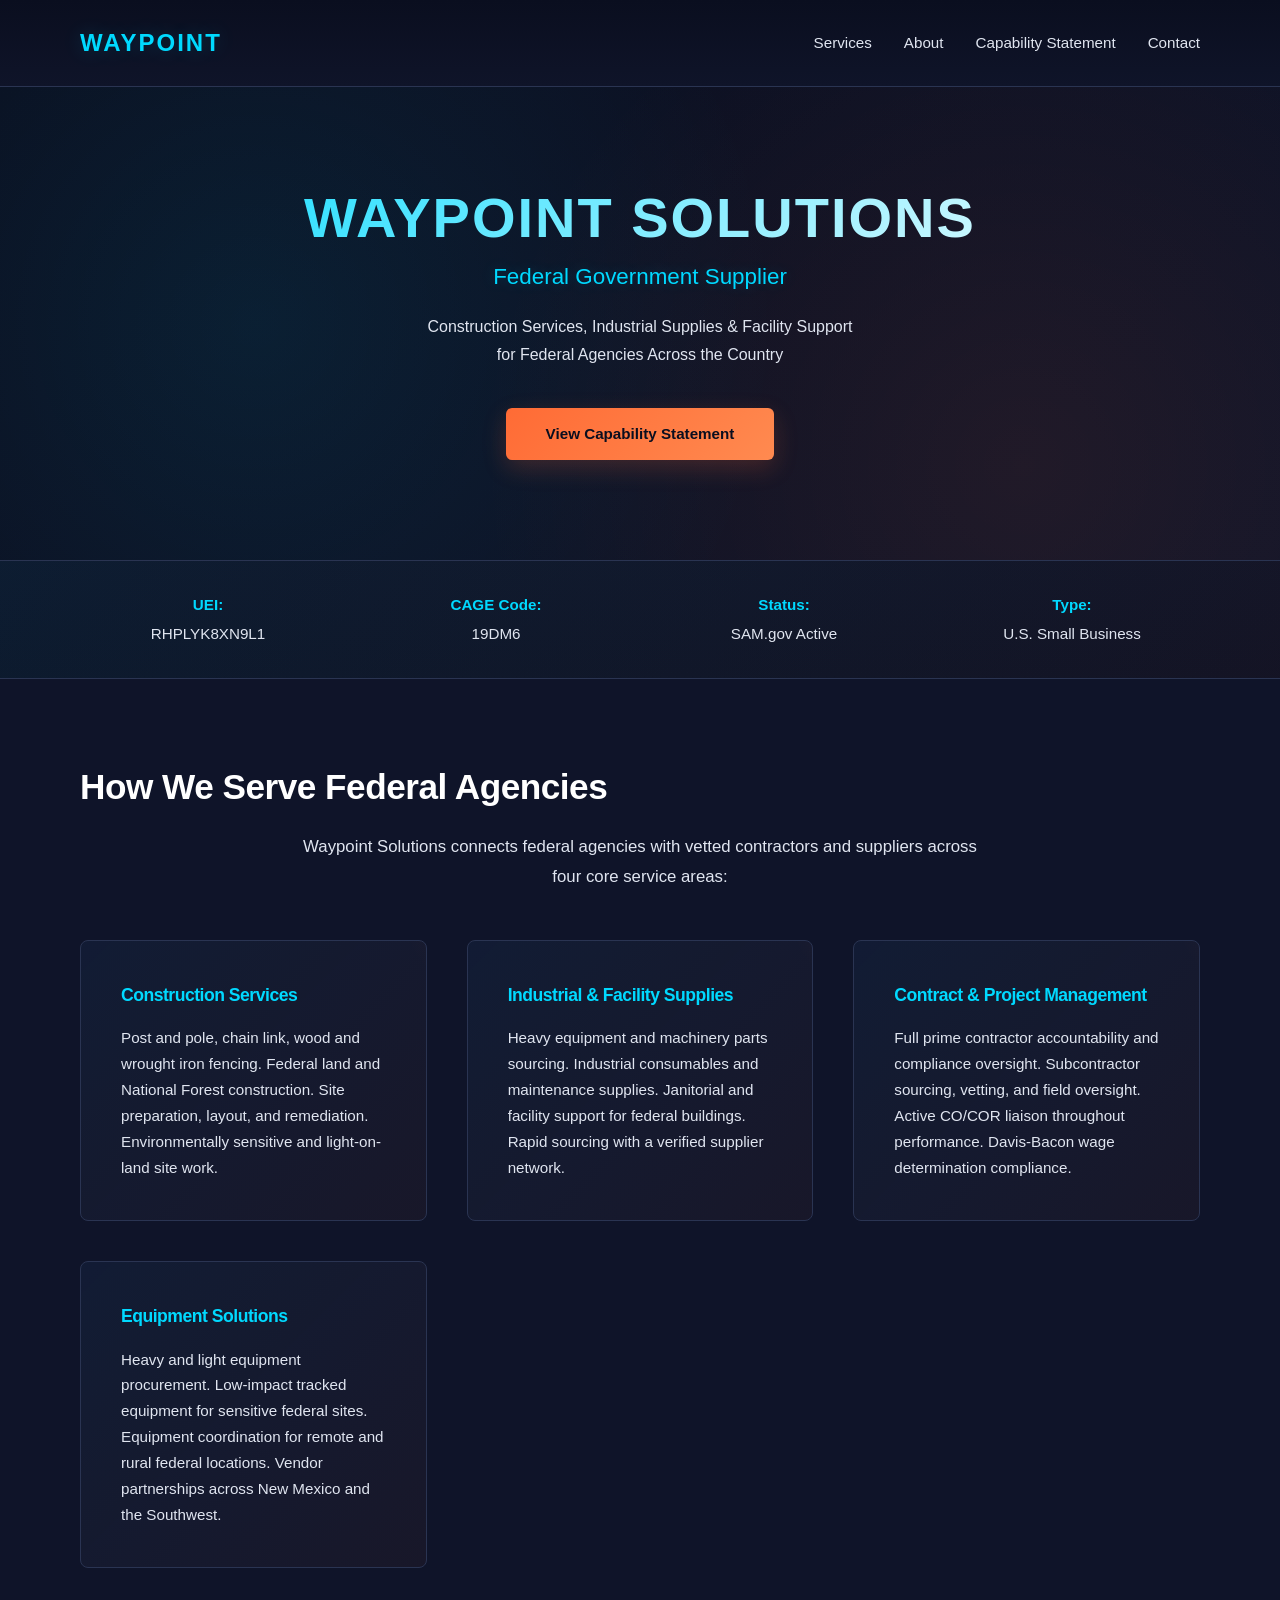
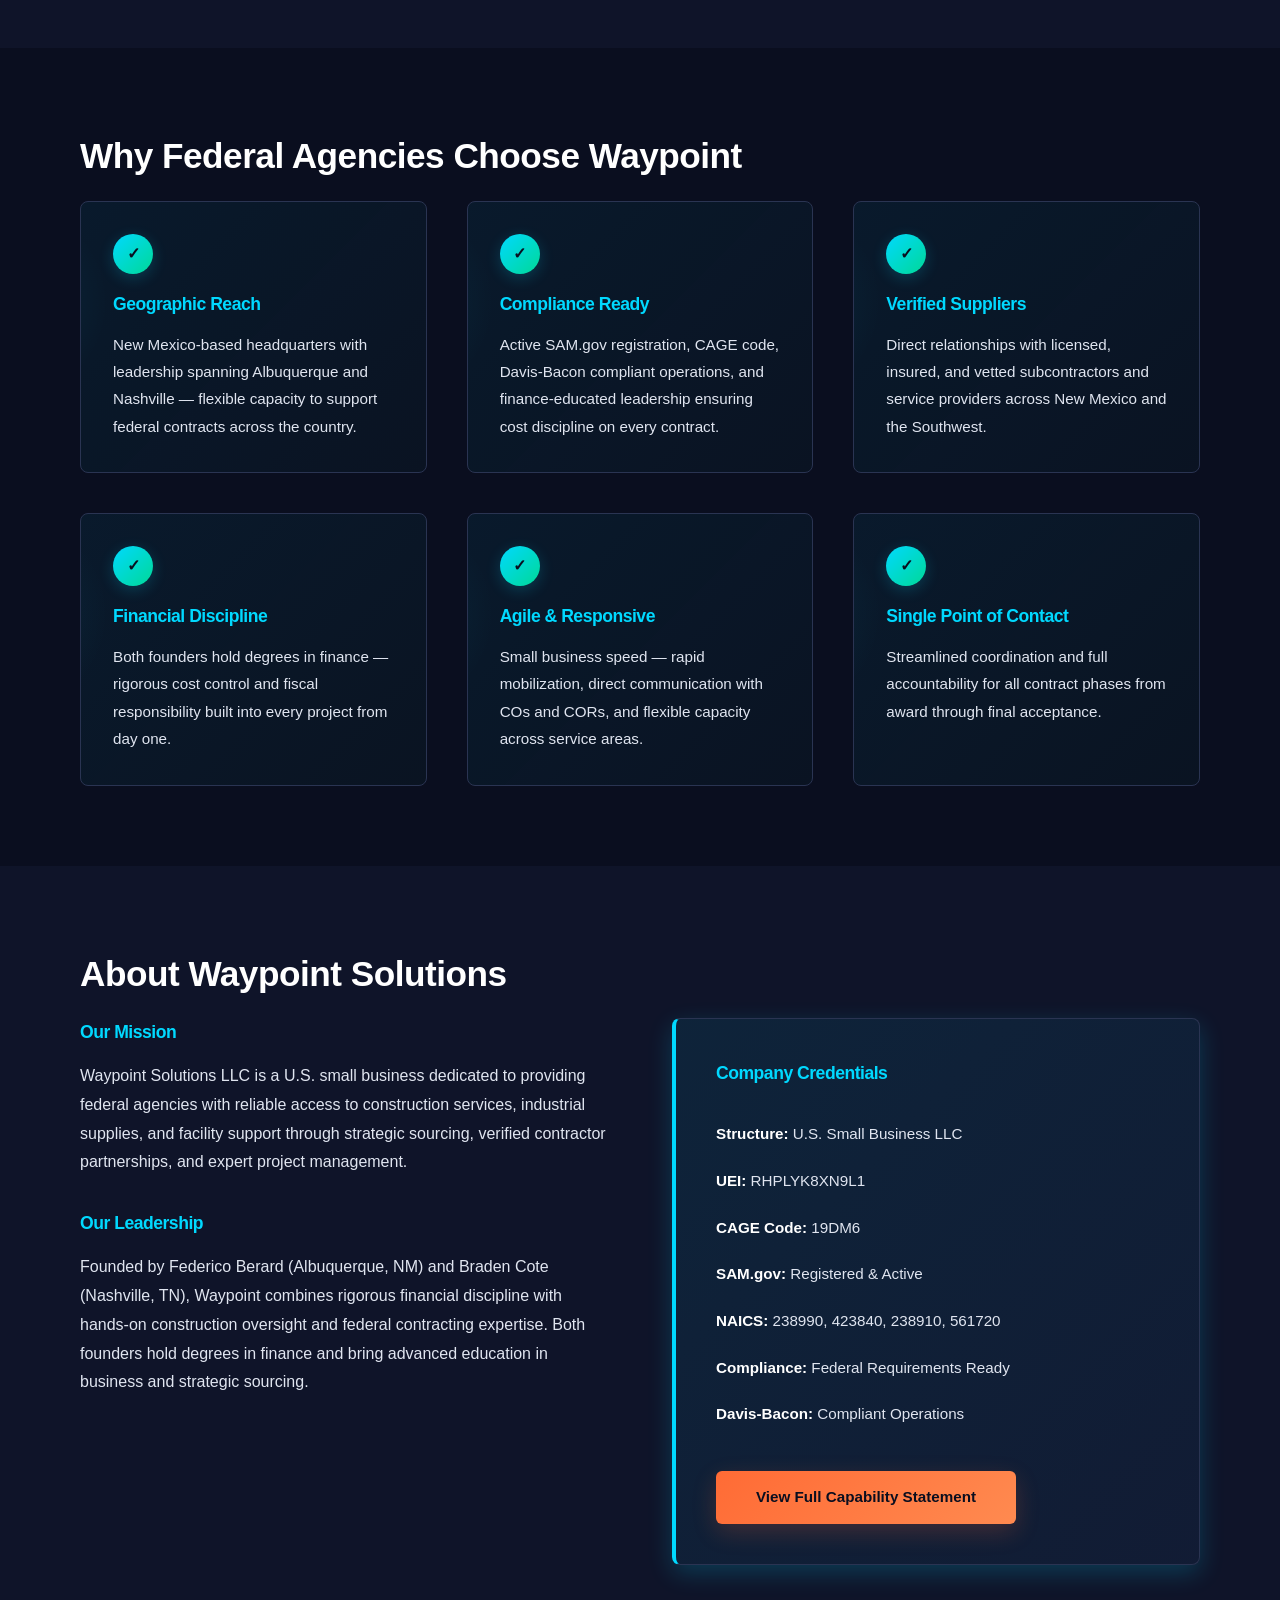
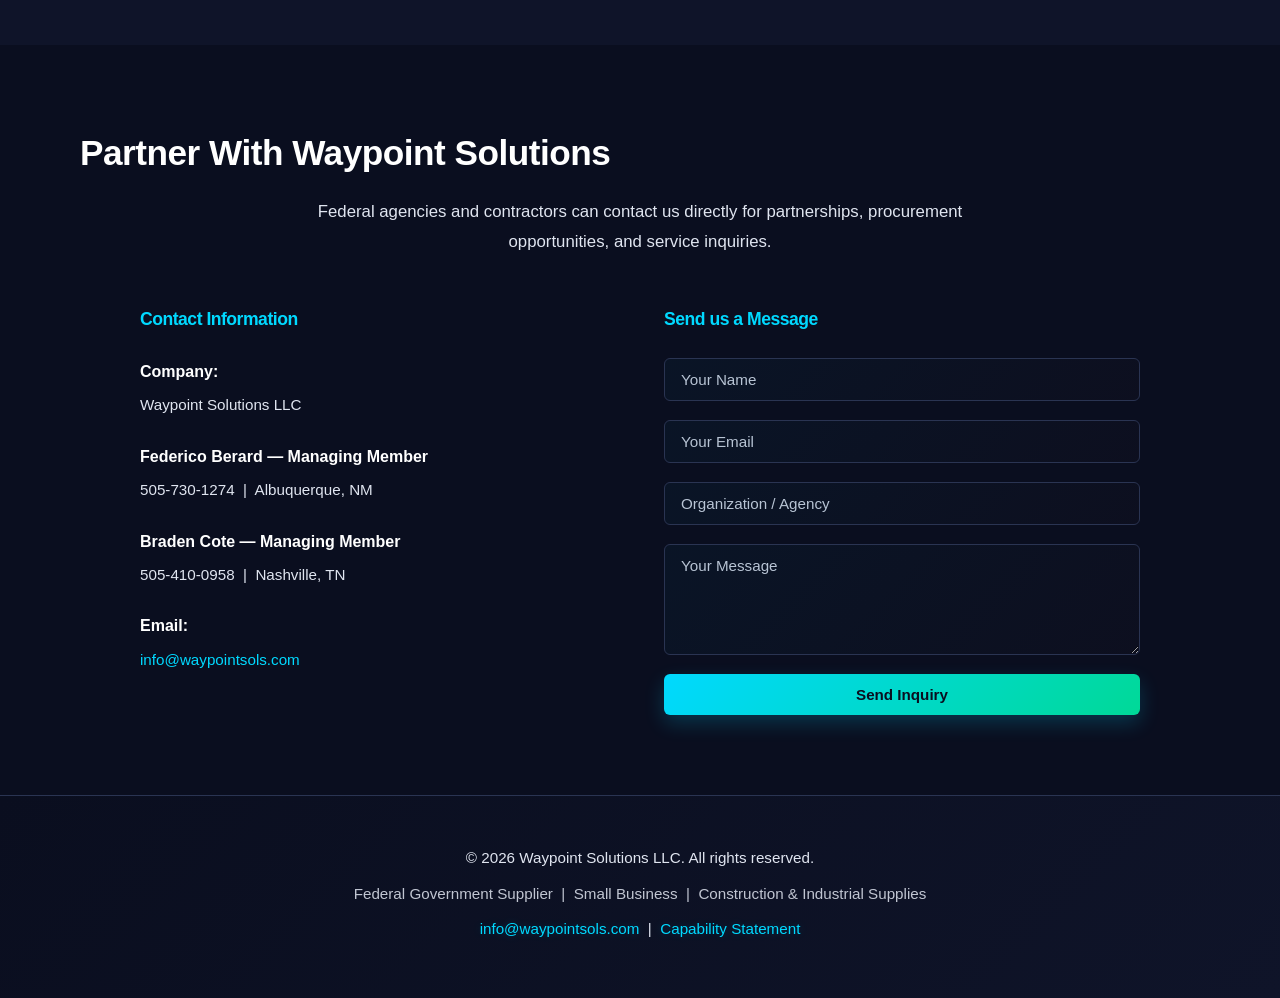
==== commit cf22e57d: "Update index.html" ====
--- a/index.html
+++ b/index.html
@@ -1,246 +1,195 @@
 <!DOCTYPE html>
 <html lang="en">
 <head>
-    <meta charset="UTF-8">
-    <meta name="viewport" content="width=device-width, initial-scale=1.0">
-    <title>Waypoint Solutions - Federal Government Supplier</title>
-    <link rel="stylesheet" href="style.css">
+<meta charset="UTF-8">
+<meta name="viewport" content="width=device-width, initial-scale=1.0">
+<title>Waypoint Solutions - Federal Government Supplier</title>
+<link rel="stylesheet" href="style.css">
 </head>
 <body>
-    <!-- Navigation -->
-    <nav class="navbar">
-        <div class="nav-container">
-            <div class="logo">WAYPOINT</div>
-            <ul class="nav-menu">
-                <li><a href="#capabilities">Services</a></li>
-                <li><a href="#naics">NAICS Codes</a></li>
-                <li><a href="#about">About</a></li>
-                <li><a href="#contact">Contact</a></li>
-            </ul>
+ 
+<!-- Navigation -->
+<nav class="navbar">
+  <div class="nav-container">
+    <div class="logo">WAYPOINT</div>
+    <ul class="nav-menu">
+      <li><a href="#capabilities">Services</a></li>
+      <li><a href="#about">About</a></li>
+      <li><a href="capability.html">Capability Statement</a></li>
+      <li><a href="#contact">Contact</a></li>
+    </ul>
+  </div>
+</nav>
+ 
+<!-- Hero Section -->
+<section id="home" class="hero">
+  <div class="hero-content">
+    <h1>WAYPOINT SOLUTIONS</h1>
+    <p class="tagline">Federal Government Supplier</p>
+    <p class="subtitle">Construction Services, Industrial Supplies &amp; Facility Support<br>for Federal Agencies Across the Country</p>
+    <a href="capability.html" class="cta-button">View Capability Statement</a>
+  </div>
+</section>
+ 
+<!-- Trust Indicators -->
+<section class="trust-bar">
+  <div class="trust-container">
+    <div class="trust-item">
+      <strong>UEI:</strong> RHPLYK8XN9L1
+    </div>
+    <div class="trust-item">
+      <strong>CAGE Code:</strong> 19DM6
+    </div>
+    <div class="trust-item">
+      <strong>Status:</strong> SAM.gov Active
+    </div>
+    <div class="trust-item">
+      <strong>Type:</strong> U.S. Small Business
+    </div>
+  </div>
+</section>
+ 
+<!-- Services -->
+<section id="capabilities" class="services">
+  <div class="container">
+    <h2>How We Serve Federal Agencies</h2>
+    <p class="section-intro">Waypoint Solutions connects federal agencies with vetted contractors and suppliers across four core service areas:</p>
+    <div class="services-grid">
+      <div class="service-card">
+        <h3>Construction Services</h3>
+        <p>Post and pole, chain link, wood and wrought iron fencing. Federal land and National Forest construction. Site preparation, layout, and remediation. Environmentally sensitive and light-on-land site work.</p>
+      </div>
+      <div class="service-card">
+        <h3>Industrial &amp; Facility Supplies</h3>
+        <p>Heavy equipment and machinery parts sourcing. Industrial consumables and maintenance supplies. Janitorial and facility support for federal buildings. Rapid sourcing with a verified supplier network.</p>
+      </div>
+      <div class="service-card">
+        <h3>Contract &amp; Project Management</h3>
+        <p>Full prime contractor accountability and compliance oversight. Subcontractor sourcing, vetting, and field oversight. Active CO/COR liaison throughout performance. Davis-Bacon wage determination compliance.</p>
+      </div>
+      <div class="service-card">
+        <h3>Equipment Solutions</h3>
+        <p>Heavy and light equipment procurement. Low-impact tracked equipment for sensitive federal sites. Equipment coordination for remote and rural federal locations. Vendor partnerships across New Mexico and the Southwest.</p>
+      </div>
+    </div>
+  </div>
+</section>
+ 
+<!-- Why Waypoint -->
+<section class="why-waypoint">
+  <div class="container">
+    <h2>Why Federal Agencies Choose Waypoint</h2>
+    <div class="value-grid">
+      <div class="value-item">
+        <div class="value-icon">✓</div>
+        <h3>Geographic Reach</h3>
+        <p>New Mexico-based headquarters with leadership spanning Albuquerque and Nashville — flexible capacity to support federal contracts across the country.</p>
+      </div>
+      <div class="value-item">
+        <div class="value-icon">✓</div>
+        <h3>Compliance Ready</h3>
+        <p>Active SAM.gov registration, CAGE code, Davis-Bacon compliant operations, and finance-educated leadership ensuring cost discipline on every contract.</p>
+      </div>
+      <div class="value-item">
+        <div class="value-icon">✓</div>
+        <h3>Verified Suppliers</h3>
+        <p>Direct relationships with licensed, insured, and vetted subcontractors and service providers across New Mexico and the Southwest.</p>
+      </div>
+      <div class="value-item">
+        <div class="value-icon">✓</div>
+        <h3>Financial Discipline</h3>
+        <p>Both founders hold degrees in finance — rigorous cost control and fiscal responsibility built into every project from day one.</p>
+      </div>
+      <div class="value-item">
+        <div class="value-icon">✓</div>
+        <h3>Agile &amp; Responsive</h3>
+        <p>Small business speed — rapid mobilization, direct communication with COs and CORs, and flexible capacity across service areas.</p>
+      </div>
+      <div class="value-item">
+        <div class="value-icon">✓</div>
+        <h3>Single Point of Contact</h3>
+        <p>Streamlined coordination and full accountability for all contract phases from award through final acceptance.</p>
+      </div>
+    </div>
+  </div>
+</section>
+ 
+<!-- About Section -->
+<section id="about" class="about">
+  <div class="container">
+    <h2>About Waypoint Solutions</h2>
+    <div class="about-grid">
+      <div class="about-text">
+        <h3>Our Mission</h3>
+        <p>Waypoint Solutions LLC is a U.S. small business dedicated to providing federal agencies with reliable access to construction services, industrial supplies, and facility support through strategic sourcing, verified contractor partnerships, and expert project management.</p>
+        <h3>Our Leadership</h3>
+        <p>Founded by Federico Berard (Albuquerque, NM) and Braden Cote (Nashville, TN), Waypoint combines rigorous financial discipline with hands-on construction oversight and federal contracting expertise. Both founders hold degrees in finance and bring advanced education in business and strategic sourcing.</p>
+      </div>
+      <div class="credentials-box">
+        <h3>Company Credentials</h3>
+        <ul>
+          <li><strong>Structure:</strong> U.S. Small Business LLC</li>
+          <li><strong>UEI:</strong> RHPLYK8XN9L1</li>
+          <li><strong>CAGE Code:</strong> 19DM6</li>
+          <li><strong>SAM.gov:</strong> Registered &amp; Active</li>
+          <li><strong>NAICS:</strong> 238990, 423840, 238910, 561720</li>
+          <li><strong>Compliance:</strong> Federal Requirements Ready</li>
+          <li><strong>Davis-Bacon:</strong> Compliant Operations</li>
+        </ul>
+        <br>
+        <a href="capability.html" class="cta-button" style="display:inline-block; margin-top: 8px;">View Full Capability Statement</a>
+      </div>
+    </div>
+  </div>
+</section>
+ 
+<!-- Contact Section -->
+<section id="contact" class="contact">
+  <div class="container">
+    <h2>Partner With Waypoint Solutions</h2>
+    <p class="contact-intro">Federal agencies and contractors can contact us directly for partnerships, procurement opportunities, and service inquiries.</p>
+    <div class="contact-grid">
+      <div class="contact-info">
+        <h3>Contact Information</h3>
+        <div class="info-block">
+          <p><strong>Company:</strong></p>
+          <p>Waypoint Solutions LLC</p>
         </div>
-    </nav>
+        <div class="info-block">
+          <p><strong>Federico Berard</strong> — Managing Member</p>
+          <p>505-730-1274 &nbsp;|&nbsp; Albuquerque, NM</p>
+        </div>
+        <div class="info-block">
+          <p><strong>Braden Cote</strong> — Managing Member</p>
+          <p>505-410-0958 &nbsp;|&nbsp; Nashville, TN</p>
+        </div>
+        <div class="info-block">
+          <p><strong>Email:</strong></p>
+          <p><a href="mailto:info@waypointsols.com">info@waypointsols.com</a></p>
+        </div>
+      </div>
+      <div class="contact-form-container">
+        <h3>Send us a Message</h3>
+        <form class="contact-form" action="https://formspree.io/f/YOUR_FORM_ID" method="POST">
+          <input type="text" name="name" placeholder="Your Name" required>
+          <input type="email" name="email" placeholder="Your Email" required>
+          <input type="text" name="organization" placeholder="Organization / Agency">
+          <textarea name="message" placeholder="Your Message" rows="5" required></textarea>
+          <button type="submit" class="submit-btn">Send Inquiry</button>
+        </form>
+      </div>
+    </div>
+  </div>
+</section>
  
-    <!-- Hero Section -->
-    <section id="home" class="hero">
-        <div class="hero-content">
-            <h1>WAYPOINT SOLUTIONS</h1>
-            <p class="tagline">Federal Government Supplier</p>
-            <p class="subtitle">Environmental Remediation, Facilities Support & Professional Services<br>for Federal Agencies</p>
-            <a href="#contact" class="cta-button">Get Started</a>
-        </div>
-    </section>
- 
-    <!-- Trust Indicators -->
-    <section class="trust-bar">
-        <div class="trust-container">
-            <div class="trust-item">
-                <strong>UEI:</strong> RHPLYK8XN9LI
-            </div>
-            <div class="trust-item">
-                <strong>CAGE Code:</strong> 19DM6
-            </div>
-            <div class="trust-item">
-                <strong>Status:</strong> SAM.gov Registered
-            </div>
-            <div class="trust-item">
-                <strong>Type:</strong> U.S. Small Business
-            </div>
-        </div>
-    </section>
- 
-    <!-- NAICS Codes - PROMINENT -->
-    <section id="naics" class="naics-section">
-        <div class="container">
-            <h2>Certified Service Areas</h2>
-            <p class="section-intro">Waypoint Solutions operates across five specialized federal contracting categories:</p>
-            
-            <div class="naics-grid">
-                <div class="naics-card">
-                    <div class="naics-code">541990</div>
-                    <div class="naics-title">Professional, Scientific & Technical Services</div>
-                    <p>Strategic sourcing, program coordination, and technical project management across multiple federal initiatives.</p>
-                </div>
-                
-                <div class="naics-card">
-                    <div class="naics-code">562910</div>
-                    <div class="naics-title">Remediation Services</div>
-                    <p>Environmental site cleanup, hazardous waste management, brownfield remediation, and federal facility environmental restoration.</p>
-                </div>
-                
-                <div class="naics-card">
-                    <div class="naics-code">561210</div>
-                    <div class="naics-title">Facilities Support Services</div>
-                    <p>Federal building operations support, maintenance coordination, and facility management services.</p>
-                </div>
-                
-                <div class="naics-card">
-                    <div class="naics-code">541620</div>
-                    <div class="naics-title">Environmental Consulting Services</div>
-                    <p>Environmental assessments, compliance consultation, and remediation project coordination for federal agencies.</p>
-                </div>
-                
-                <div class="naics-card">
-                    <div class="naics-code">238990</div>
-                    <div class="naics-title">Specialty Trade Contractors</div>
-                    <p>Specialized construction coordination and project management for federal infrastructure and facility needs.</p>
-                </div>
-            </div>
-        </div>
-    </section>
- 
-    <!-- Services -->
-    <section id="capabilities" class="services">
-        <div class="container">
-            <h2>How We Serve</h2>
-            <p class="section-intro">Waypoint Solutions connects federal agencies with vetted suppliers and service providers across critical sectors:</p>
-            
-            <div class="services-grid">
-                <div class="service-card">
-                    <h3>Environmental Remediation</h3>
-                    <p>Site assessment, hazardous waste removal, brownfield remediation, and environmental restoration coordination for federal facilities and public lands.</p>
-                </div>
-                
-                <div class="service-card">
-                    <h3>Facilities Support</h3>
-                    <p>Building maintenance, operations support, and facility management coordination for federal agencies and installations.</p>
-                </div>
-                
-                <div class="service-card">
-                    <h3>Professional Services</h3>
-                    <p>Program management, technical consulting, and strategic sourcing support across federal procurement initiatives.</p>
-                </div>
-                
-                <div class="service-card">
-                    <h3>Specialized Contracting</h3>
-                    <p>Project coordination and construction management support for federal infrastructure, restoration, and specialized facility needs.</p>
-                </div>
-            </div>
-        </div>
-    </section>
- 
-    <!-- Why Waypoint -->
-    <section class="why-waypoint">
-        <div class="container">
-            <h2>Why Federal Agencies Choose Waypoint</h2>
-            
-            <div class="value-grid">
-                <div class="value-item">
-                    <div class="value-icon">✓</div>
-                    <h3>Single Point of Contact</h3>
-                    <p>Streamlined coordination and accountability for all project phases.</p>
-                </div>
-                
-                <div class="value-item">
-                    <div class="value-icon">✓</div>
-                    <h3>Compliance Ready</h3>
-                    <p>Full federal compliance, SAM.gov registered, and security clearance eligible.</p>
-                </div>
-                
-                <div class="value-item">
-                    <div class="value-icon">✓</div>
-                    <h3>Verified Suppliers</h3>
-                    <p>Direct relationships with vetted, qualified service providers and contractors.</p>
-                </div>
-                
-                <div class="value-item">
-                    <div class="value-icon">✓</div>
-                    <h3>Financial Discipline</h3>
-                    <p>Leadership with advanced finance education ensuring cost control and fiscal responsibility.</p>
-                </div>
-                
-                <div class="value-item">
-                    <div class="value-icon">✓</div>
-                    <h3>Quick Turnaround</h3>
-                    <p>Rapid project initiation and flexible capacity across service areas.</p>
-                </div>
-                
-                <div class="value-item">
-                    <div class="value-icon">✓</div>
-                    <h3>Proven Model</h3>
-                    <p>Strategic sourcing expertise designed to reduce agency burden and risk.</p>
-                </div>
-            </div>
-        </div>
-    </section>
- 
-    <!-- About Section -->
-    <section id="about" class="about">
-        <div class="container">
-            <h2>About Waypoint Solutions</h2>
-            
-            <div class="about-grid">
-                <div class="about-text">
-                    <h3>Our Mission</h3>
-                    <p>Waypoint Solutions is a U.S. small business dedicated to providing federal agencies with reliable access to critical services and supplies through strategic sourcing, verified supplier networks, and expert project coordination.</p>
-                    
-                    <h3>Our Leadership</h3>
-                    <p>Founded by Federico Berard and Braden Cote, Waypoint combines rigorous financial discipline with strategic sourcing expertise. Both founders hold bachelor's degrees in finance and bring advanced education in business and cybersecurity. Since high school, we've developed a strong partnership grounded in shared values around logistics, investment strategy, and operational excellence.</p>
-                </div>
-                
-                <div class="credentials-box">
-                    <h3>Company Credentials</h3>
-                    <ul>
-                        <li><strong>Structure:</strong> U.S. Small Business LLC</li>
-                        <li><strong>UEI:</strong> RHPLYK8XN9LI</li>
-                        <li><strong>CAGE Code:</strong> 19DM6</li>
-                        <li><strong>SAM.gov:</strong> Registered & Active</li>
-                        <li><strong>Compliance:</strong> Federal Requirements Ready</li>
-                        <li><strong>Clearance:</strong> Security Clearance Eligible</li>
-                    </ul>
-                </div>
-            </div>
-        </div>
-    </section>
- 
-    <!-- Contact Section -->
-    <section id="contact" class="contact">
-        <div class="container">
-            <h2>Partner With Waypoint Solutions</h2>
-            <p class="contact-intro">Federal agencies and suppliers can contact us directly for partnerships, procurement opportunities, and service inquiries.</p>
-            
-            <div class="contact-grid">
-                <div class="contact-info">
-                    <h3>Contact Information</h3>
-                    <div class="info-block">
-                        <p><strong>Company:</strong></p>
-                        <p>Waypoint Solutions LLC</p>
-                    </div>
-                    <div class="info-block">
-                        <p><strong>Managing Member:</strong></p>
-                        <p>Federico Berard</p>
-                    </div>
-                    <div class="info-block">
-                        <p><strong>Email:</strong></p>
-                        <p><a href="mailto:info@waypointsols.com">info@waypointsols.com</a></p>
-                    </div>
-                    <div class="info-block">
-                        <p><strong>Website:</strong></p>
-                        <p><a href="https://waypointsols.com">waypointsols.com</a></p>
-                    </div>
-                </div>
-                
-                <div class="contact-form-container">
-                    <h3>Send us a Message</h3>
-                    <form class="contact-form" action="https://formspree.io/f/YOUR_FORM_ID" method="POST">
-                        <input type="text" name="name" placeholder="Your Name" required>
-                        <input type="email" name="email" placeholder="Your Email" required>
-                        <input type="text" name="organization" placeholder="Organization">
-                        <textarea name="message" placeholder="Your Message" rows="5" required></textarea>
-                        <button type="submit" class="submit-btn">Send Inquiry</button>
-                    </form>
-                </div>
-            </div>
-        </div>
-    </section>
- 
-    <!-- Footer -->
-    <footer class="footer">
-        <div class="container">
-            <p>&copy; 2026 Waypoint Solutions LLC. All rights reserved.</p>
-            <p class="footer-meta">Federal Government Supplier | Small Business | Environmental & Facilities Solutions</p>
-            <p class="footer-contact"><a href="mailto:info@waypointsols.com">info@waypointsols.com</a></p>
-        </div>
-    </footer>
+<!-- Footer -->
+<footer class="footer">
+  <div class="container">
+    <p>&copy; 2026 Waypoint Solutions LLC. All rights reserved.</p>
+    <p class="footer-meta">Federal Government Supplier &nbsp;|&nbsp; Small Business &nbsp;|&nbsp; Construction &amp; Industrial Supplies</p>
+    <p class="footer-contact"><a href="mailto:info@waypointsols.com">info@waypointsols.com</a> &nbsp;|&nbsp; <a href="capability.html">Capability Statement</a></p>
+  </div>
+</footer>
  
 </body>
 </html>
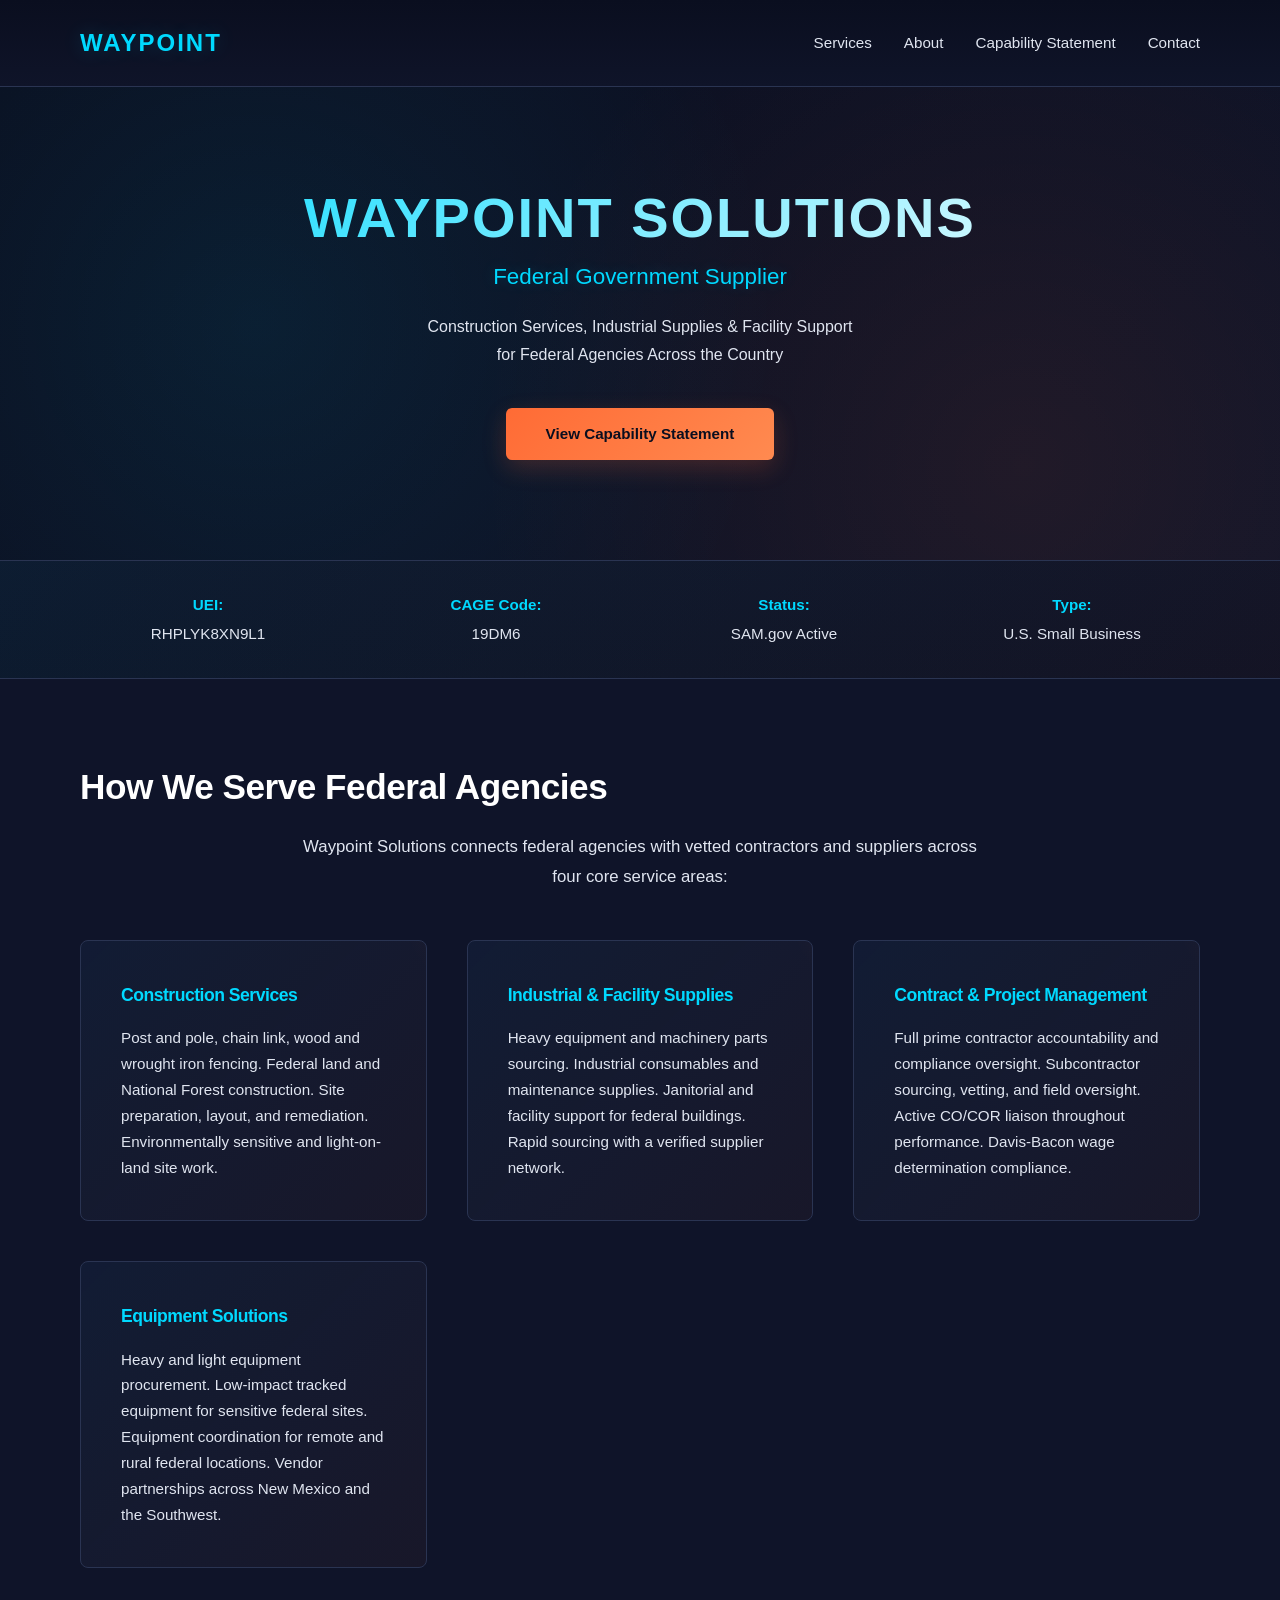
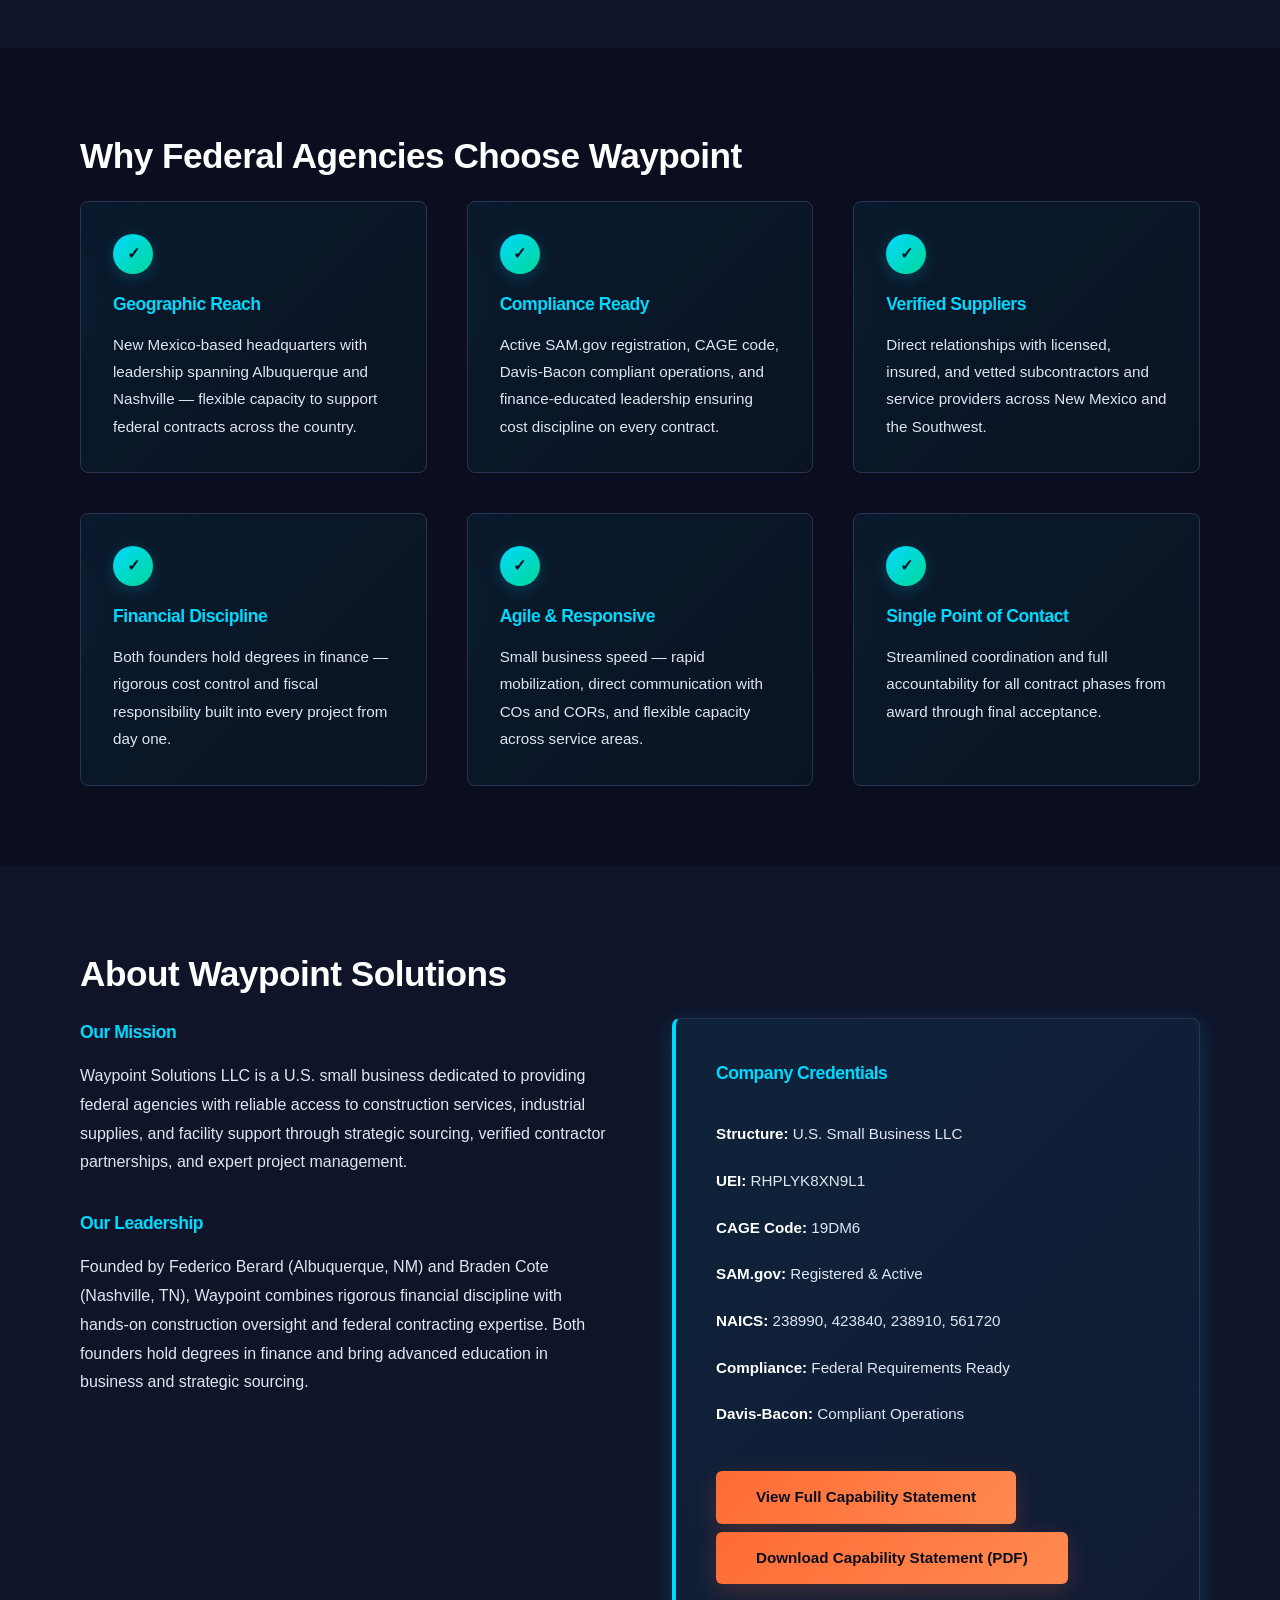
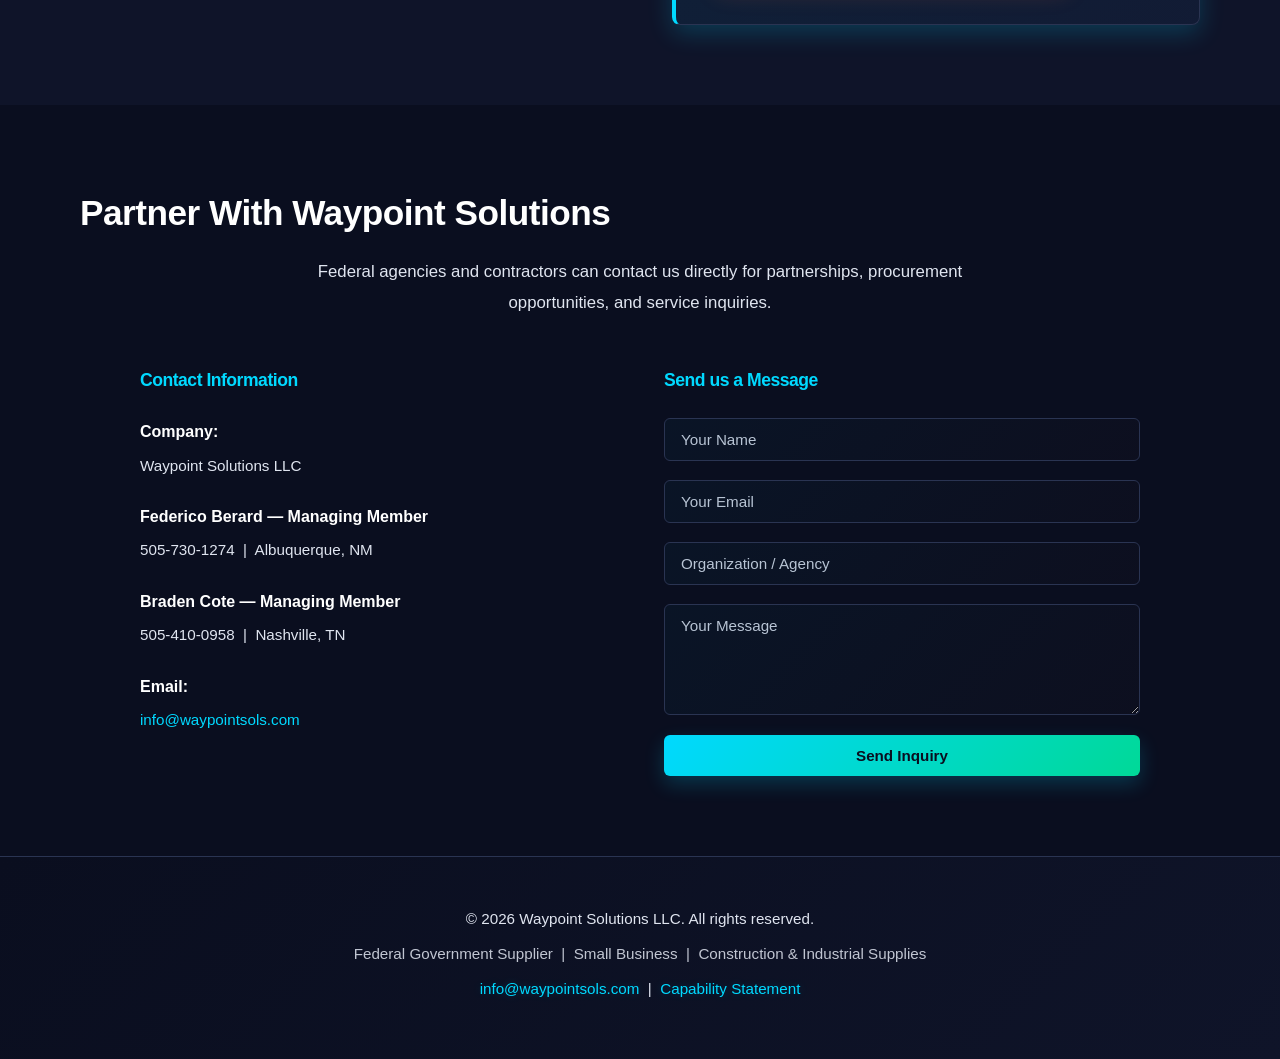
==== commit 87d5c0ec: "Update index.html" ====
--- a/index.html
+++ b/index.html
@@ -137,8 +137,18 @@
           <li><strong>Davis-Bacon:</strong> Compliant Operations</li>
         </ul>
         <br>
-        <a href="capability.html" class="cta-button" style="display:inline-block; margin-top: 8px;">View Full Capability Statement</a>
-      </div>
+
+<a href="capability.html" class="cta-button" style="display:inline-block; margin-top: 8px;">
+  View Full Capability Statement
+</a>
+
+<br>
+
+<a href="waypoint-capability.pdf" target="_blank" class="cta-button" style="display:inline-block; margin-top: 8px;">
+  Download Capability Statement (PDF)
+</a>
+
+</div>
     </div>
   </div>
 </section>
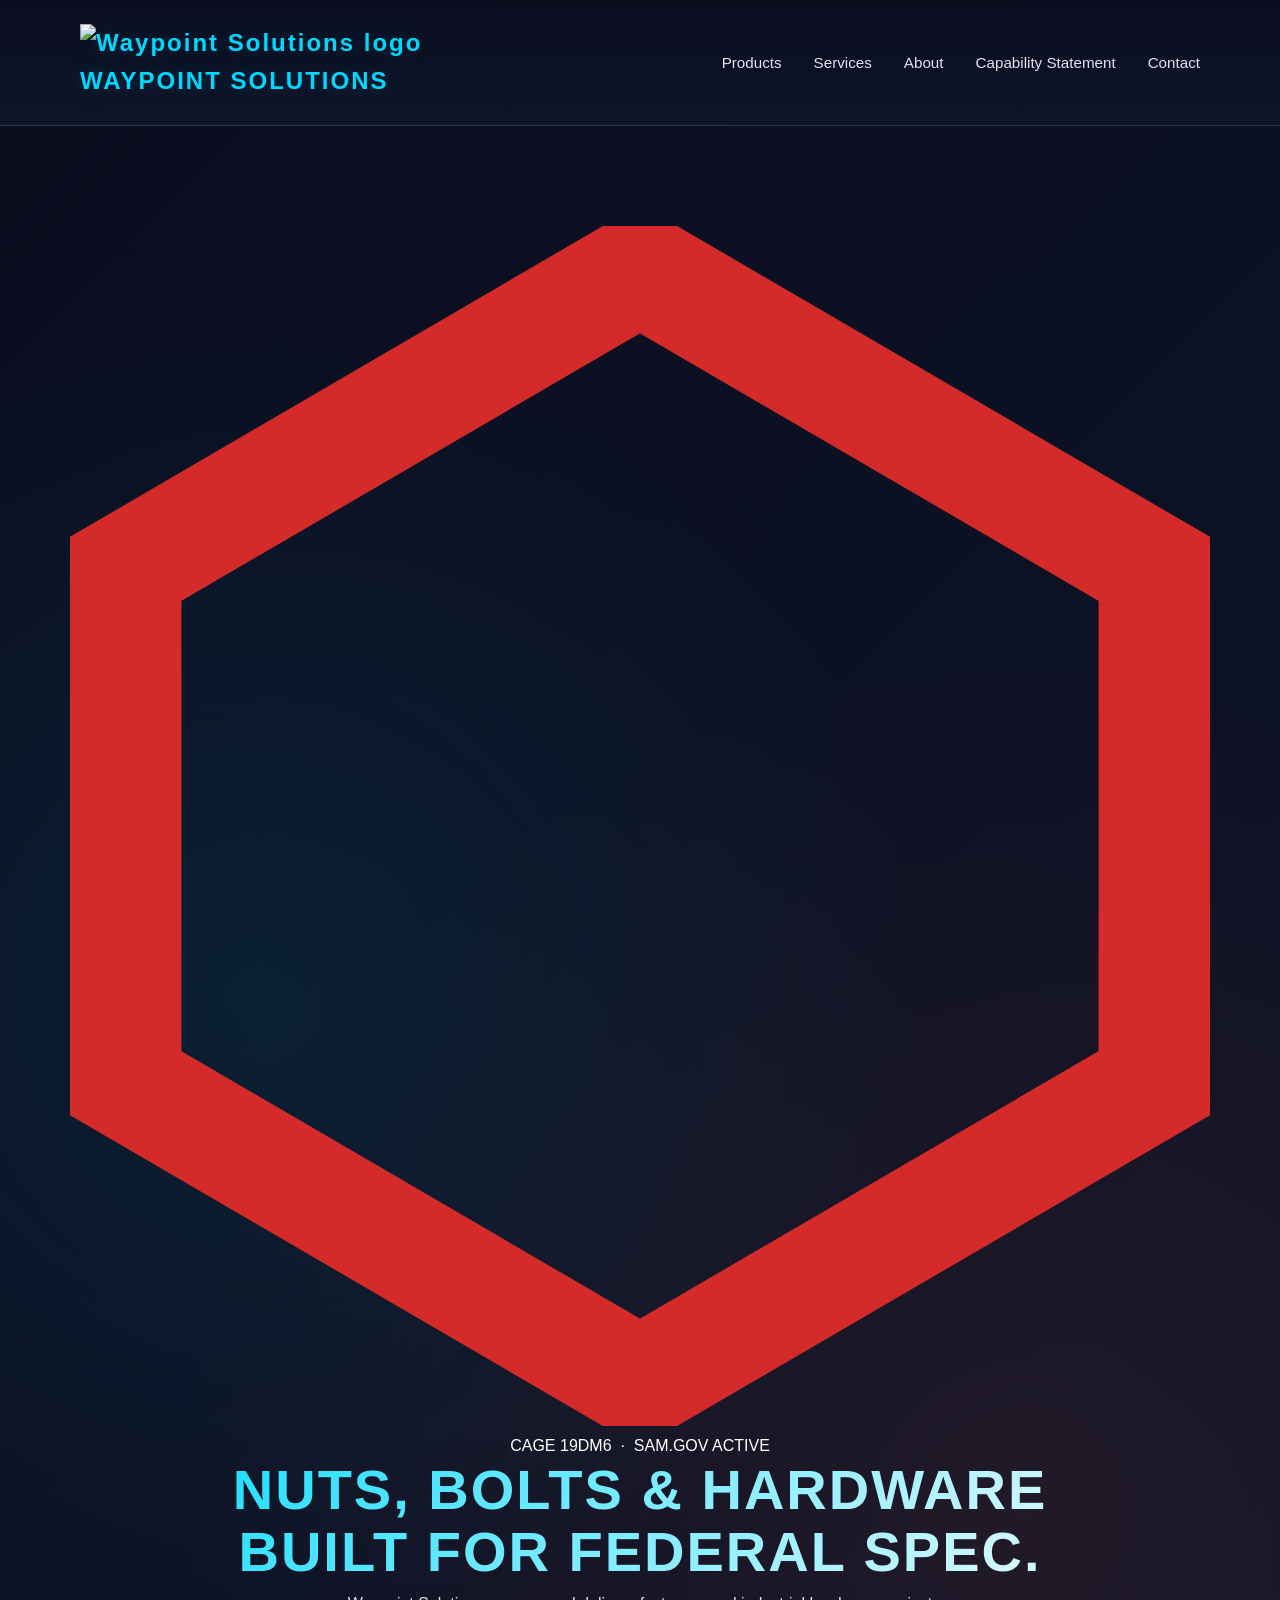
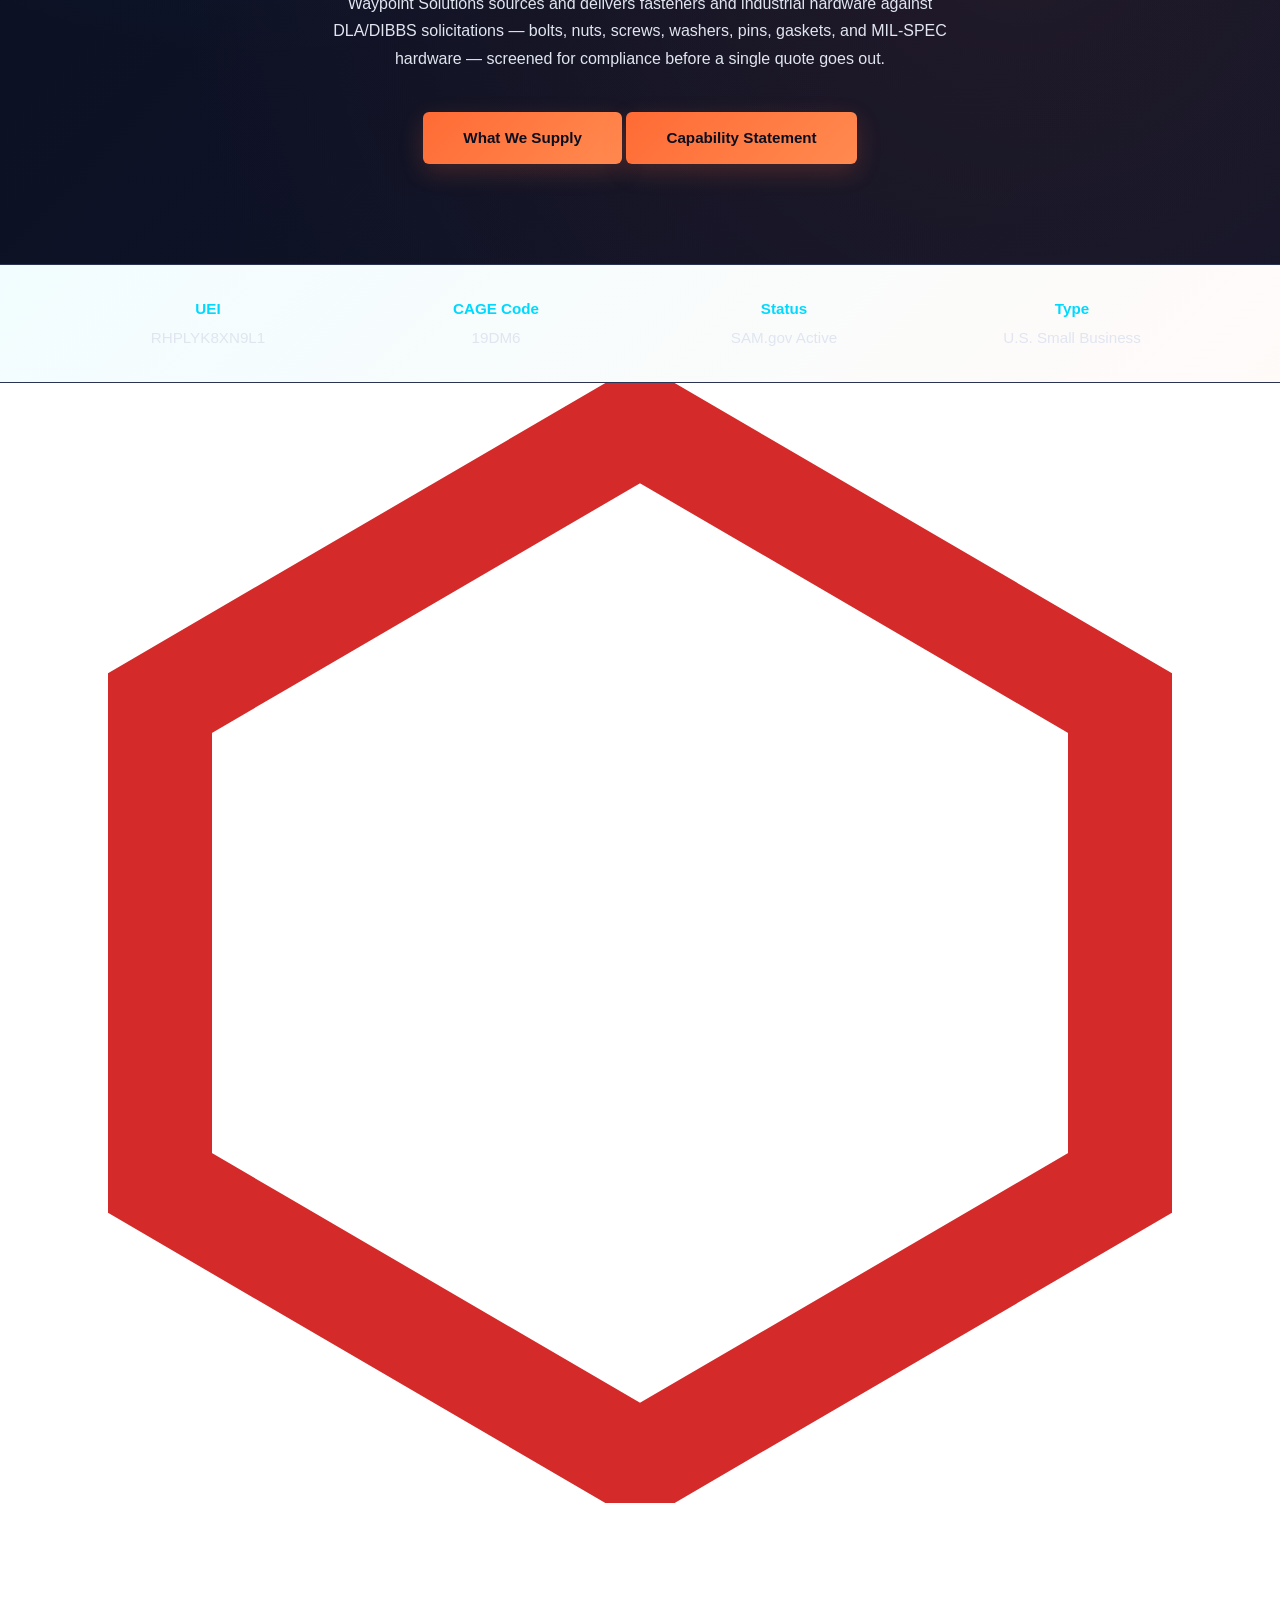
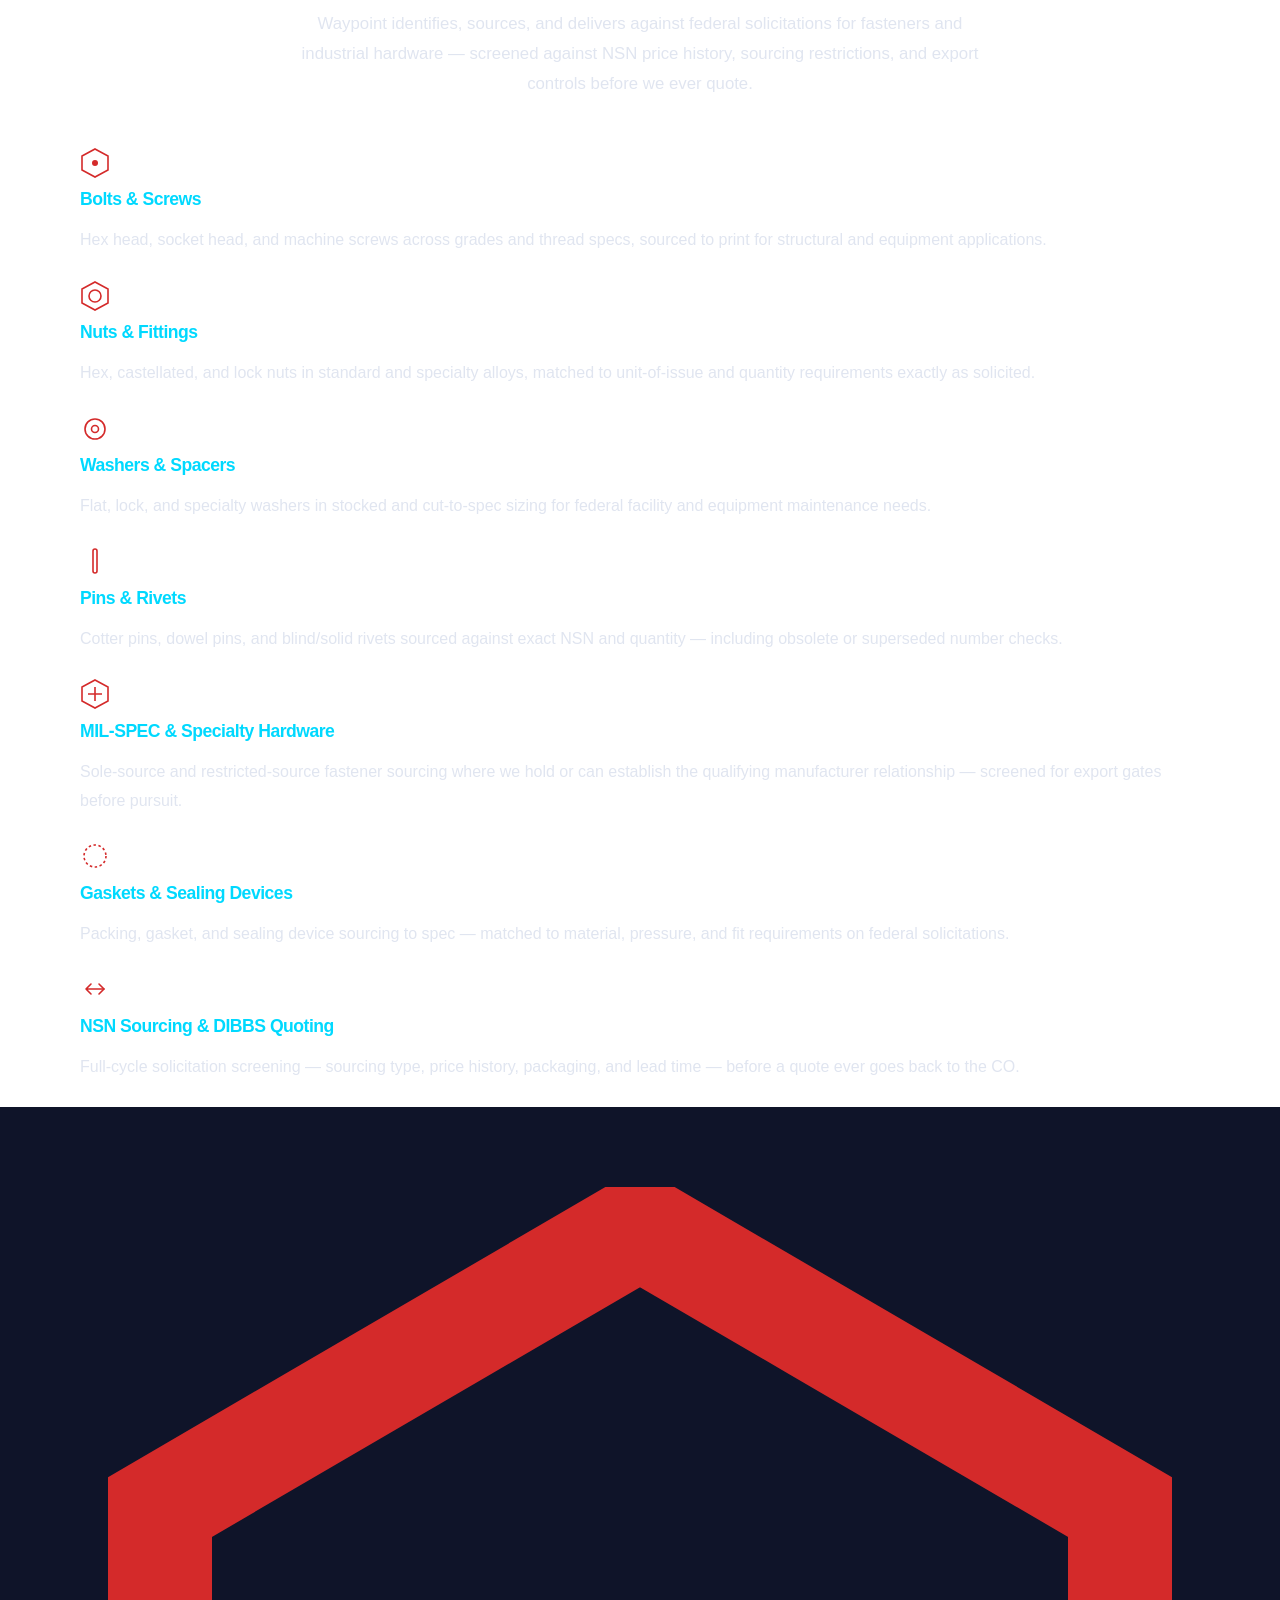
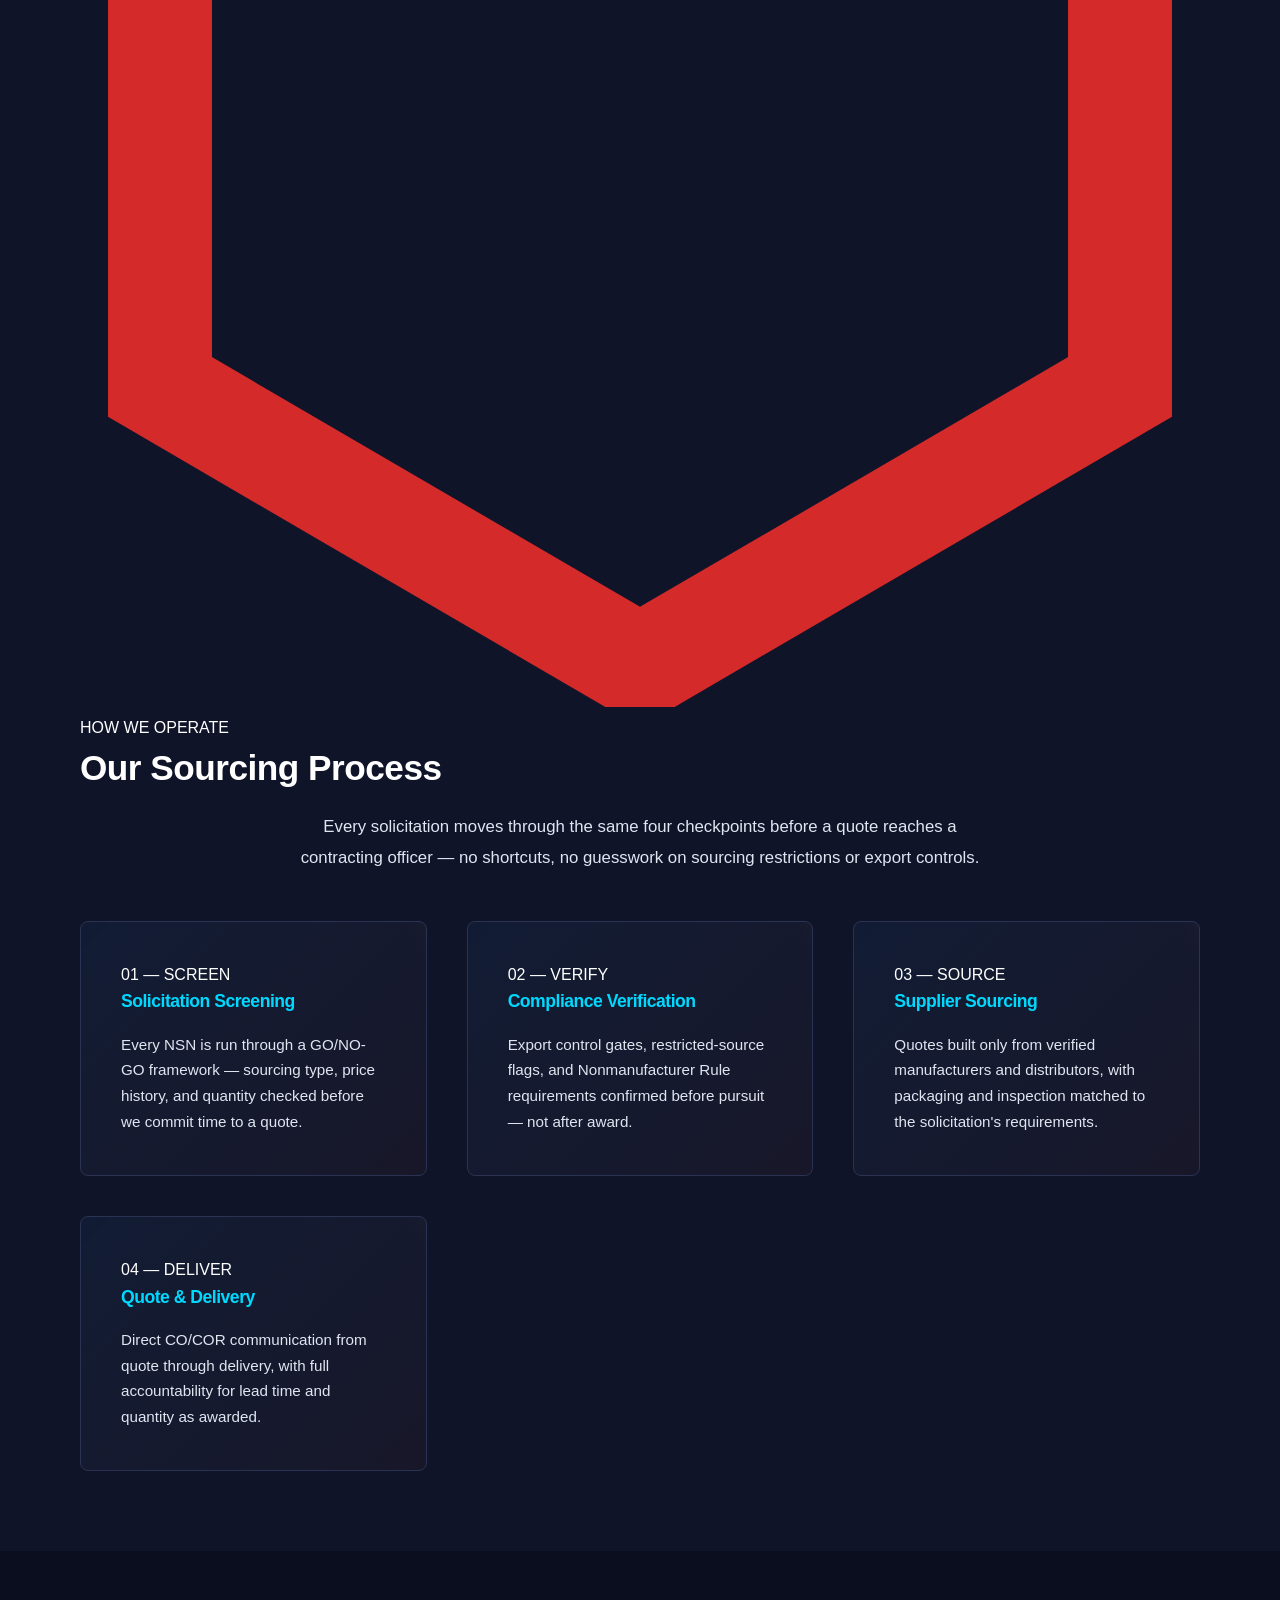
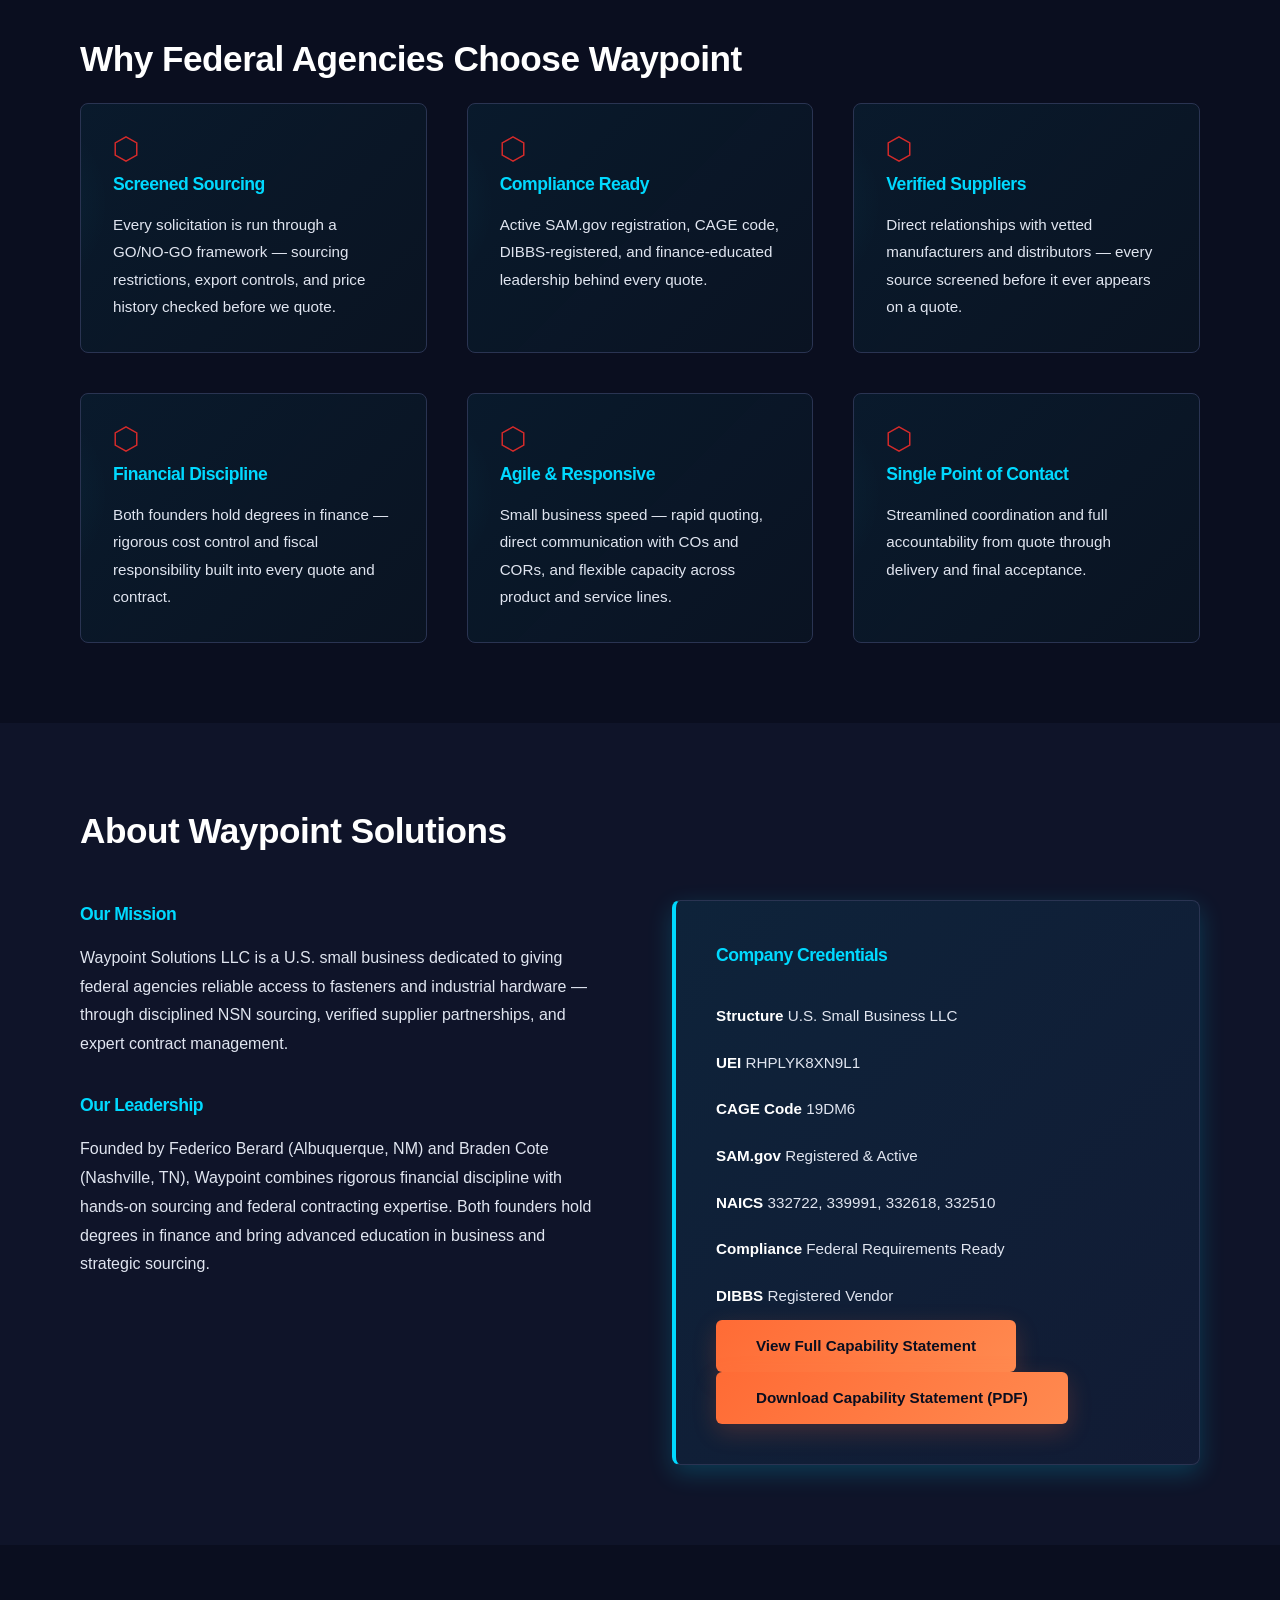
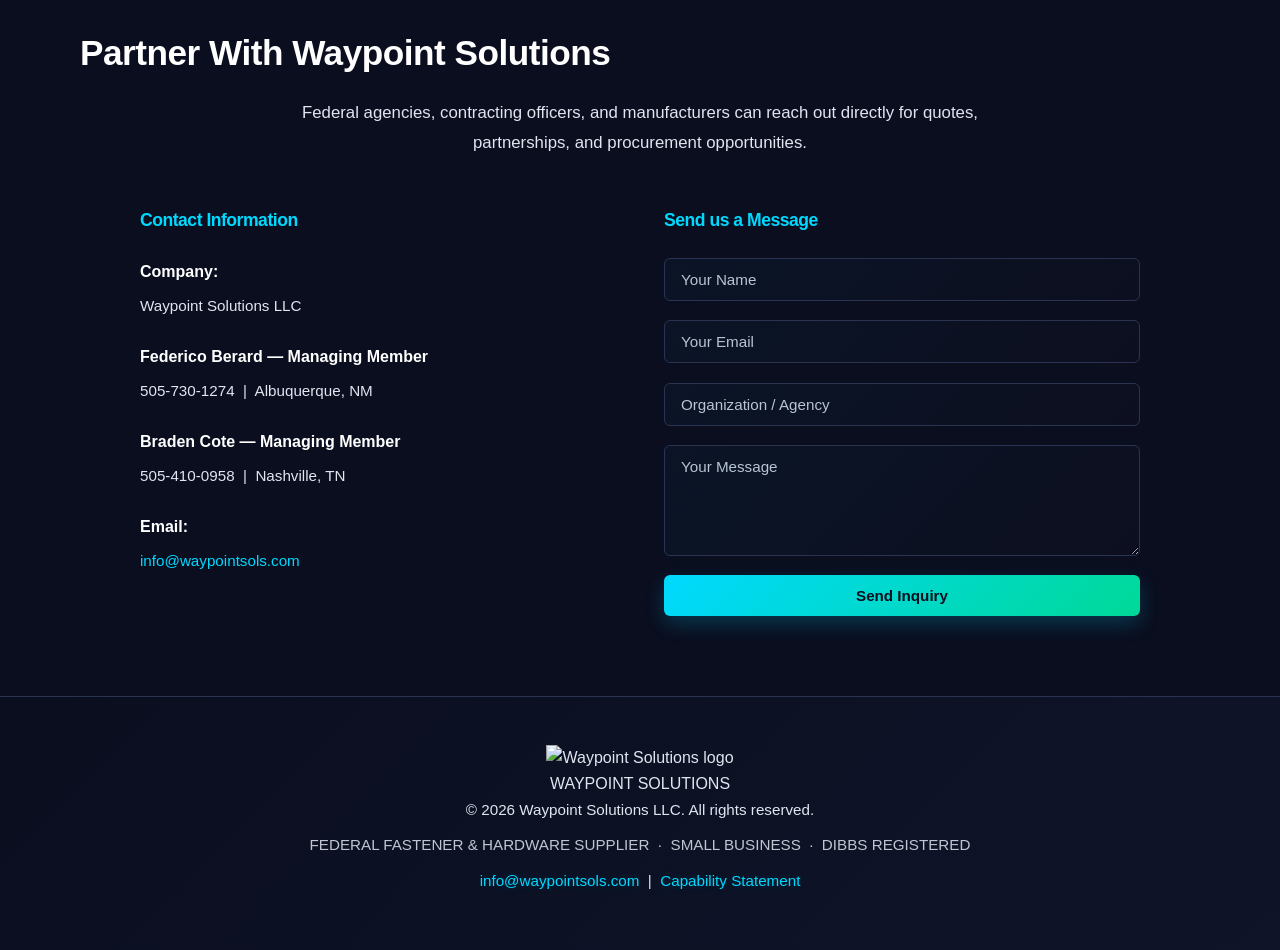
==== commit d56ced97: "Add files via upload" ====
--- a/index.html
+++ b/index.html
@@ -3,161 +3,251 @@
 <head>
 <meta charset="UTF-8">
 <meta name="viewport" content="width=device-width, initial-scale=1.0">
-<title>Waypoint Solutions - Federal Government Supplier</title>
+<title>Waypoint Solutions — Federal Fastener &amp; Hardware Supplier</title>
+<meta name="description" content="Waypoint Solutions LLC — federal small business supplying bolts, nuts, screws, washers, pins, gaskets, and industrial hardware through disciplined DLA/DIBBS sourcing.">
 <link rel="stylesheet" href="style.css">
 </head>
 <body>
- 
+
 <!-- Navigation -->
 <nav class="navbar">
   <div class="nav-container">
-    <div class="logo">WAYPOINT</div>
+    <div class="logo">
+      <div class="logo-mark"><img src="assets/logo.jpeg" alt="Waypoint Solutions logo"></div>
+      <div class="logo-text">WAYPOINT <span>SOLUTIONS</span></div>
+    </div>
     <ul class="nav-menu">
+      <li><a href="#products">Products</a></li>
       <li><a href="#capabilities">Services</a></li>
       <li><a href="#about">About</a></li>
       <li><a href="capability.html">Capability Statement</a></li>
-      <li><a href="#contact">Contact</a></li>
+      <li><a href="#contact" class="nav-cta">Contact</a></li>
     </ul>
   </div>
 </nav>
- 
+
 <!-- Hero Section -->
 <section id="home" class="hero">
+  <div class="hex-bg"></div>
   <div class="hero-content">
-    <h1>WAYPOINT SOLUTIONS</h1>
-    <p class="tagline">Federal Government Supplier</p>
-    <p class="subtitle">Construction Services, Industrial Supplies &amp; Facility Support<br>for Federal Agencies Across the Country</p>
-    <a href="capability.html" class="cta-button">View Capability Statement</a>
-  </div>
-</section>
- 
-<!-- Trust Indicators -->
+    <div class="eyebrow">
+      <svg class="hex-icon" viewBox="0 0 14 14" fill="none" xmlns="http://www.w3.org/2000/svg"><path d="M7 0.5L13 4V10L7 13.5L1 10V4L7 0.5Z" stroke="#D42A2A" stroke-width="1.3"/></svg>
+      CAGE 19DM6 &nbsp;·&nbsp; SAM.GOV ACTIVE
+    </div>
+    <h1>NUTS, BOLTS &amp; HARDWARE<br>BUILT FOR <span class="accent">FEDERAL SPEC.</span></h1>
+    <p class="subtitle">Waypoint Solutions sources and delivers fasteners and industrial hardware against DLA/DIBBS solicitations — bolts, nuts, screws, washers, pins, gaskets, and MIL-SPEC hardware — screened for compliance before a single quote goes out.</p>
+    <div class="hero-actions">
+      <a href="#products" class="cta-button">What We Supply</a>
+      <a href="capability.html" class="cta-button ghost">Capability Statement</a>
+    </div>
+  </div>
+</section>
+
+<!-- Trust / Spec Bar -->
 <section class="trust-bar">
   <div class="trust-container">
-    <div class="trust-item">
-      <strong>UEI:</strong> RHPLYK8XN9L1
-    </div>
-    <div class="trust-item">
-      <strong>CAGE Code:</strong> 19DM6
-    </div>
-    <div class="trust-item">
-      <strong>Status:</strong> SAM.gov Active
-    </div>
-    <div class="trust-item">
-      <strong>Type:</strong> U.S. Small Business
-    </div>
-  </div>
-</section>
- 
-<!-- Services -->
+    <div class="trust-item"><strong>UEI</strong>RHPLYK8XN9L1</div>
+    <div class="trust-item"><strong>CAGE Code</strong>19DM6</div>
+    <div class="trust-item"><strong>Status</strong>SAM.gov Active</div>
+    <div class="trust-item"><strong>Type</strong>U.S. Small Business</div>
+  </div>
+</section>
+
+<!-- Products: Fastener & Hardware Distribution -->
+<section id="products" class="products">
+  <div class="container">
+    <div class="section-head">
+      <div class="eyebrow">
+        <svg class="hex-icon" viewBox="0 0 14 14" fill="none" xmlns="http://www.w3.org/2000/svg"><path d="M7 0.5L13 4V10L7 13.5L1 10V4L7 0.5Z" stroke="#D42A2A" stroke-width="1.3"/></svg>
+        DLA / DIBBS SOURCING
+      </div>
+      <h2>What We Supply</h2>
+      <p class="section-intro">Waypoint identifies, sources, and delivers against federal solicitations for fasteners and industrial hardware — screened against NSN price history, sourcing restrictions, and export controls before we ever quote.</p>
+    </div>
+    <div class="product-grid">
+
+      <div class="product-card">
+        <svg class="hex-icon" width="30" height="30" viewBox="0 0 30 30" fill="none" xmlns="http://www.w3.org/2000/svg"><path d="M15 1L28 8V22L15 29L2 22V8L15 1Z" stroke="#D42A2A" stroke-width="1.6"/><circle cx="15" cy="15" r="3" fill="#D42A2A"/></svg>
+        <h3>Bolts &amp; Screws</h3>
+        <p>Hex head, socket head, and machine screws across grades and thread specs, sourced to print for structural and equipment applications.</p>
+        <span class="part-tag">FSC 5305 / 5306</span>
+      </div>
+
+      <div class="product-card">
+        <svg class="hex-icon" width="30" height="30" viewBox="0 0 30 30" fill="none" xmlns="http://www.w3.org/2000/svg"><path d="M15 1L28 8V22L15 29L2 22V8L15 1Z" stroke="#D42A2A" stroke-width="1.6"/><circle cx="15" cy="15" r="6" stroke="#D42A2A" stroke-width="1.6"/></svg>
+        <h3>Nuts &amp; Fittings</h3>
+        <p>Hex, castellated, and lock nuts in standard and specialty alloys, matched to unit-of-issue and quantity requirements exactly as solicited.</p>
+        <span class="part-tag">FSC 5310</span>
+      </div>
+
+      <div class="product-card">
+        <svg class="hex-icon" width="30" height="30" viewBox="0 0 30 30" fill="none" xmlns="http://www.w3.org/2000/svg"><circle cx="15" cy="15" r="10" stroke="#D42A2A" stroke-width="1.6"/><circle cx="15" cy="15" r="3.5" stroke="#D42A2A" stroke-width="1.6"/></svg>
+        <h3>Washers &amp; Spacers</h3>
+        <p>Flat, lock, and specialty washers in stocked and cut-to-spec sizing for federal facility and equipment maintenance needs.</p>
+        <span class="part-tag">FSC 5310</span>
+      </div>
+
+      <div class="product-card">
+        <svg class="hex-icon" width="30" height="30" viewBox="0 0 30 30" fill="none" xmlns="http://www.w3.org/2000/svg"><rect x="13" y="3" width="4" height="24" rx="2" stroke="#D42A2A" stroke-width="1.6"/></svg>
+        <h3>Pins &amp; Rivets</h3>
+        <p>Cotter pins, dowel pins, and blind/solid rivets sourced against exact NSN and quantity — including obsolete or superseded number checks.</p>
+        <span class="part-tag">FSC 5315 / 5320</span>
+      </div>
+
+      <div class="product-card">
+        <svg class="hex-icon" width="30" height="30" viewBox="0 0 30 30" fill="none" xmlns="http://www.w3.org/2000/svg"><path d="M15 1L28 8V22L15 29L2 22V8L15 1Z" stroke="#D42A2A" stroke-width="1.6"/><path d="M15 8V22M8 15H22" stroke="#D42A2A" stroke-width="1.6"/></svg>
+        <h3>MIL-SPEC &amp; Specialty Hardware</h3>
+        <p>Sole-source and restricted-source fastener sourcing where we hold or can establish the qualifying manufacturer relationship — screened for export gates before pursuit.</p>
+        <span class="part-tag">MIL-SPEC</span>
+      </div>
+
+      <div class="product-card">
+        <svg class="hex-icon" width="30" height="30" viewBox="0 0 30 30" fill="none" xmlns="http://www.w3.org/2000/svg"><circle cx="15" cy="15" r="11" stroke="#D42A2A" stroke-width="1.6" stroke-dasharray="2.5 2.5"/></svg>
+        <h3>Gaskets &amp; Sealing Devices</h3>
+        <p>Packing, gasket, and sealing device sourcing to spec — matched to material, pressure, and fit requirements on federal solicitations.</p>
+        <span class="part-tag">NAICS 339991</span>
+      </div>
+
+      <div class="product-card">
+        <svg class="hex-icon" width="30" height="30" viewBox="0 0 30 30" fill="none" xmlns="http://www.w3.org/2000/svg"><path d="M6 15H24M6 15L11 10M6 15L11 20" stroke="#D42A2A" stroke-width="1.6" stroke-linecap="round" stroke-linejoin="round"/><path d="M24 15L19 10M24 15L19 20" stroke="#D42A2A" stroke-width="1.6" stroke-linecap="round" stroke-linejoin="round"/></svg>
+        <h3>NSN Sourcing &amp; DIBBS Quoting</h3>
+        <p>Full-cycle solicitation screening — sourcing type, price history, packaging, and lead time — before a quote ever goes back to the CO.</p>
+        <span class="part-tag">DIBBS</span>
+      </div>
+
+    </div>
+  </div>
+</section>
+
+<!-- Process: How a solicitation moves through Waypoint -->
 <section id="capabilities" class="services">
   <div class="container">
-    <h2>How We Serve Federal Agencies</h2>
-    <p class="section-intro">Waypoint Solutions connects federal agencies with vetted contractors and suppliers across four core service areas:</p>
+    <div class="section-head">
+      <div class="eyebrow">
+        <svg class="hex-icon" viewBox="0 0 14 14" fill="none" xmlns="http://www.w3.org/2000/svg"><path d="M7 0.5L13 4V10L7 13.5L1 10V4L7 0.5Z" stroke="#D42A2A" stroke-width="1.3"/></svg>
+        HOW WE OPERATE
+      </div>
+      <h2>Our Sourcing Process</h2>
+      <p class="section-intro">Every solicitation moves through the same four checkpoints before a quote reaches a contracting officer — no shortcuts, no guesswork on sourcing restrictions or export controls.</p>
+    </div>
     <div class="services-grid">
       <div class="service-card">
-        <h3>Construction Services</h3>
-        <p>Post and pole, chain link, wood and wrought iron fencing. Federal land and National Forest construction. Site preparation, layout, and remediation. Environmentally sensitive and light-on-land site work.</p>
+        <span class="num">01 — SCREEN</span>
+        <h3>Solicitation Screening</h3>
+        <p>Every NSN is run through a GO/NO-GO framework — sourcing type, price history, and quantity checked before we commit time to a quote.</p>
       </div>
       <div class="service-card">
-        <h3>Industrial &amp; Facility Supplies</h3>
-        <p>Heavy equipment and machinery parts sourcing. Industrial consumables and maintenance supplies. Janitorial and facility support for federal buildings. Rapid sourcing with a verified supplier network.</p>
+        <span class="num">02 — VERIFY</span>
+        <h3>Compliance Verification</h3>
+        <p>Export control gates, restricted-source flags, and Nonmanufacturer Rule requirements confirmed before pursuit — not after award.</p>
       </div>
       <div class="service-card">
-        <h3>Contract &amp; Project Management</h3>
-        <p>Full prime contractor accountability and compliance oversight. Subcontractor sourcing, vetting, and field oversight. Active CO/COR liaison throughout performance. Davis-Bacon wage determination compliance.</p>
+        <span class="num">03 — SOURCE</span>
+        <h3>Supplier Sourcing</h3>
+        <p>Quotes built only from verified manufacturers and distributors, with packaging and inspection matched to the solicitation's requirements.</p>
       </div>
       <div class="service-card">
-        <h3>Equipment Solutions</h3>
-        <p>Heavy and light equipment procurement. Low-impact tracked equipment for sensitive federal sites. Equipment coordination for remote and rural federal locations. Vendor partnerships across New Mexico and the Southwest.</p>
-      </div>
-    </div>
-  </div>
-</section>
- 
+        <span class="num">04 — DELIVER</span>
+        <h3>Quote &amp; Delivery</h3>
+        <p>Direct CO/COR communication from quote through delivery, with full accountability for lead time and quantity as awarded.</p>
+      </div>
+    </div>
+  </div>
+</section>
+
 <!-- Why Waypoint -->
 <section class="why-waypoint">
   <div class="container">
-    <h2>Why Federal Agencies Choose Waypoint</h2>
+    <div class="section-head">
+      <h2>Why Federal Agencies Choose Waypoint</h2>
+    </div>
     <div class="value-grid">
       <div class="value-item">
-        <div class="value-icon">✓</div>
-        <h3>Geographic Reach</h3>
-        <p>New Mexico-based headquarters with leadership spanning Albuquerque and Nashville — flexible capacity to support federal contracts across the country.</p>
-      </div>
-      <div class="value-item">
-        <div class="value-icon">✓</div>
-        <h3>Compliance Ready</h3>
-        <p>Active SAM.gov registration, CAGE code, Davis-Bacon compliant operations, and finance-educated leadership ensuring cost discipline on every contract.</p>
-      </div>
-      <div class="value-item">
-        <div class="value-icon">✓</div>
-        <h3>Verified Suppliers</h3>
-        <p>Direct relationships with licensed, insured, and vetted subcontractors and service providers across New Mexico and the Southwest.</p>
-      </div>
-      <div class="value-item">
-        <div class="value-icon">✓</div>
-        <h3>Financial Discipline</h3>
-        <p>Both founders hold degrees in finance — rigorous cost control and fiscal responsibility built into every project from day one.</p>
-      </div>
-      <div class="value-item">
-        <div class="value-icon">✓</div>
-        <h3>Agile &amp; Responsive</h3>
-        <p>Small business speed — rapid mobilization, direct communication with COs and CORs, and flexible capacity across service areas.</p>
-      </div>
-      <div class="value-item">
-        <div class="value-icon">✓</div>
-        <h3>Single Point of Contact</h3>
-        <p>Streamlined coordination and full accountability for all contract phases from award through final acceptance.</p>
-      </div>
-    </div>
-  </div>
-</section>
- 
+        <svg class="hex-icon" width="26" height="26" viewBox="0 0 28 28" fill="none" xmlns="http://www.w3.org/2000/svg"><path d="M14 1L25.6 7.5V20.5L14 27L2.4 20.5V7.5L14 1Z" stroke="#D42A2A" stroke-width="1.6"/></svg>
+        <div>
+          <h3>Screened Sourcing</h3>
+          <p>Every solicitation is run through a GO/NO-GO framework — sourcing restrictions, export controls, and price history checked before we quote.</p>
+        </div>
+      </div>
+      <div class="value-item">
+        <svg class="hex-icon" width="26" height="26" viewBox="0 0 28 28" fill="none" xmlns="http://www.w3.org/2000/svg"><path d="M14 1L25.6 7.5V20.5L14 27L2.4 20.5V7.5L14 1Z" stroke="#D42A2A" stroke-width="1.6"/></svg>
+        <div>
+          <h3>Compliance Ready</h3>
+          <p>Active SAM.gov registration, CAGE code, DIBBS-registered, and finance-educated leadership behind every quote.</p>
+        </div>
+      </div>
+      <div class="value-item">
+        <svg class="hex-icon" width="26" height="26" viewBox="0 0 28 28" fill="none" xmlns="http://www.w3.org/2000/svg"><path d="M14 1L25.6 7.5V20.5L14 27L2.4 20.5V7.5L14 1Z" stroke="#D42A2A" stroke-width="1.6"/></svg>
+        <div>
+          <h3>Verified Suppliers</h3>
+          <p>Direct relationships with vetted manufacturers and distributors — every source screened before it ever appears on a quote.</p>
+        </div>
+      </div>
+      <div class="value-item">
+        <svg class="hex-icon" width="26" height="26" viewBox="0 0 28 28" fill="none" xmlns="http://www.w3.org/2000/svg"><path d="M14 1L25.6 7.5V20.5L14 27L2.4 20.5V7.5L14 1Z" stroke="#D42A2A" stroke-width="1.6"/></svg>
+        <div>
+          <h3>Financial Discipline</h3>
+          <p>Both founders hold degrees in finance — rigorous cost control and fiscal responsibility built into every quote and contract.</p>
+        </div>
+      </div>
+      <div class="value-item">
+        <svg class="hex-icon" width="26" height="26" viewBox="0 0 28 28" fill="none" xmlns="http://www.w3.org/2000/svg"><path d="M14 1L25.6 7.5V20.5L14 27L2.4 20.5V7.5L14 1Z" stroke="#D42A2A" stroke-width="1.6"/></svg>
+        <div>
+          <h3>Agile &amp; Responsive</h3>
+          <p>Small business speed — rapid quoting, direct communication with COs and CORs, and flexible capacity across product and service lines.</p>
+        </div>
+      </div>
+      <div class="value-item">
+        <svg class="hex-icon" width="26" height="26" viewBox="0 0 28 28" fill="none" xmlns="http://www.w3.org/2000/svg"><path d="M14 1L25.6 7.5V20.5L14 27L2.4 20.5V7.5L14 1Z" stroke="#D42A2A" stroke-width="1.6"/></svg>
+        <div>
+          <h3>Single Point of Contact</h3>
+          <p>Streamlined coordination and full accountability from quote through delivery and final acceptance.</p>
+        </div>
+      </div>
+    </div>
+  </div>
+</section>
+
 <!-- About Section -->
 <section id="about" class="about">
   <div class="container">
-    <h2>About Waypoint Solutions</h2>
+    <div class="section-head" style="text-align:left; margin-bottom: 2.5rem;">
+      <h2>About Waypoint Solutions</h2>
+    </div>
     <div class="about-grid">
       <div class="about-text">
         <h3>Our Mission</h3>
-        <p>Waypoint Solutions LLC is a U.S. small business dedicated to providing federal agencies with reliable access to construction services, industrial supplies, and facility support through strategic sourcing, verified contractor partnerships, and expert project management.</p>
+        <p>Waypoint Solutions LLC is a U.S. small business dedicated to giving federal agencies reliable access to fasteners and industrial hardware — through disciplined NSN sourcing, verified supplier partnerships, and expert contract management.</p>
         <h3>Our Leadership</h3>
-        <p>Founded by Federico Berard (Albuquerque, NM) and Braden Cote (Nashville, TN), Waypoint combines rigorous financial discipline with hands-on construction oversight and federal contracting expertise. Both founders hold degrees in finance and bring advanced education in business and strategic sourcing.</p>
+        <p>Founded by Federico Berard (Albuquerque, NM) and Braden Cote (Nashville, TN), Waypoint combines rigorous financial discipline with hands-on sourcing and federal contracting expertise. Both founders hold degrees in finance and bring advanced education in business and strategic sourcing.</p>
       </div>
       <div class="credentials-box">
         <h3>Company Credentials</h3>
         <ul>
-          <li><strong>Structure:</strong> U.S. Small Business LLC</li>
-          <li><strong>UEI:</strong> RHPLYK8XN9L1</li>
-          <li><strong>CAGE Code:</strong> 19DM6</li>
-          <li><strong>SAM.gov:</strong> Registered &amp; Active</li>
-          <li><strong>NAICS:</strong> 238990, 423840, 238910, 561720</li>
-          <li><strong>Compliance:</strong> Federal Requirements Ready</li>
-          <li><strong>Davis-Bacon:</strong> Compliant Operations</li>
+          <li><strong>Structure</strong> U.S. Small Business LLC</li>
+          <li><strong>UEI</strong> RHPLYK8XN9L1</li>
+          <li><strong>CAGE Code</strong> 19DM6</li>
+          <li><strong>SAM.gov</strong> Registered &amp; Active</li>
+          <li><strong>NAICS</strong> 332722, 339991, 332618, 332510</li>
+          <li><strong>Compliance</strong> Federal Requirements Ready</li>
+          <li><strong>DIBBS</strong> Registered Vendor</li>
         </ul>
-        <br>
-
-<a href="capability.html" class="cta-button" style="display:inline-block; margin-top: 8px;">
-  View Full Capability Statement
-</a>
-
-<br>
-
-<a href="waypoint-capability.pdf" target="_blank" class="cta-button" style="display:inline-block; margin-top: 8px;">
-  Download Capability Statement (PDF)
-</a>
-
-</div>
-    </div>
-  </div>
-</section>
- 
+        <div class="cred-actions">
+          <a href="capability.html" class="cta-button">View Full Capability Statement</a>
+          <a href="waypoint-capability.pdf" target="_blank" class="cta-button ghost">Download Capability Statement (PDF)</a>
+        </div>
+      </div>
+    </div>
+  </div>
+</section>
+
 <!-- Contact Section -->
 <section id="contact" class="contact">
   <div class="container">
-    <h2>Partner With Waypoint Solutions</h2>
-    <p class="contact-intro">Federal agencies and contractors can contact us directly for partnerships, procurement opportunities, and service inquiries.</p>
+    <div class="section-head">
+      <h2>Partner With Waypoint Solutions</h2>
+      <p class="contact-intro">Federal agencies, contracting officers, and manufacturers can reach out directly for quotes, partnerships, and procurement opportunities.</p>
+    </div>
     <div class="contact-grid">
       <div class="contact-info">
         <h3>Contact Information</h3>
@@ -180,7 +270,12 @@
       </div>
       <div class="contact-form-container">
         <h3>Send us a Message</h3>
-        <form class="contact-form" action="https://formspree.io/f/YOUR_FORM_ID" method="POST">
+        <form class="contact-form" action="https://formsubmit.co/info@waypointsols.com" method="POST">
+          <input type="hidden" name="_subject" value="New Inquiry — Waypoint Solutions Website">
+          <input type="hidden" name="_template" value="table">
+          <input type="hidden" name="_captcha" value="false">
+          <input type="hidden" name="_next" value="https://waypointsols.com/thank-you.html">
+          <input type="text" name="_honey" style="display:none" tabindex="-1" autocomplete="off">
           <input type="text" name="name" placeholder="Your Name" required>
           <input type="email" name="email" placeholder="Your Email" required>
           <input type="text" name="organization" placeholder="Organization / Agency">
@@ -191,16 +286,19 @@
     </div>
   </div>
 </section>
- 
+
 <!-- Footer -->
 <footer class="footer">
   <div class="container">
+    <div class="footer-logo">
+      <div class="logo-mark"><img src="assets/logo.jpeg" alt="Waypoint Solutions logo"></div>
+      <div class="logo-text">WAYPOINT <span>SOLUTIONS</span></div>
+    </div>
     <p>&copy; 2026 Waypoint Solutions LLC. All rights reserved.</p>
-    <p class="footer-meta">Federal Government Supplier &nbsp;|&nbsp; Small Business &nbsp;|&nbsp; Construction &amp; Industrial Supplies</p>
+    <p class="footer-meta">FEDERAL FASTENER &amp; HARDWARE SUPPLIER &nbsp;·&nbsp; SMALL BUSINESS &nbsp;·&nbsp; DIBBS REGISTERED</p>
     <p class="footer-contact"><a href="mailto:info@waypointsols.com">info@waypointsols.com</a> &nbsp;|&nbsp; <a href="capability.html">Capability Statement</a></p>
   </div>
 </footer>
- 
+
 </body>
 </html>
- 
